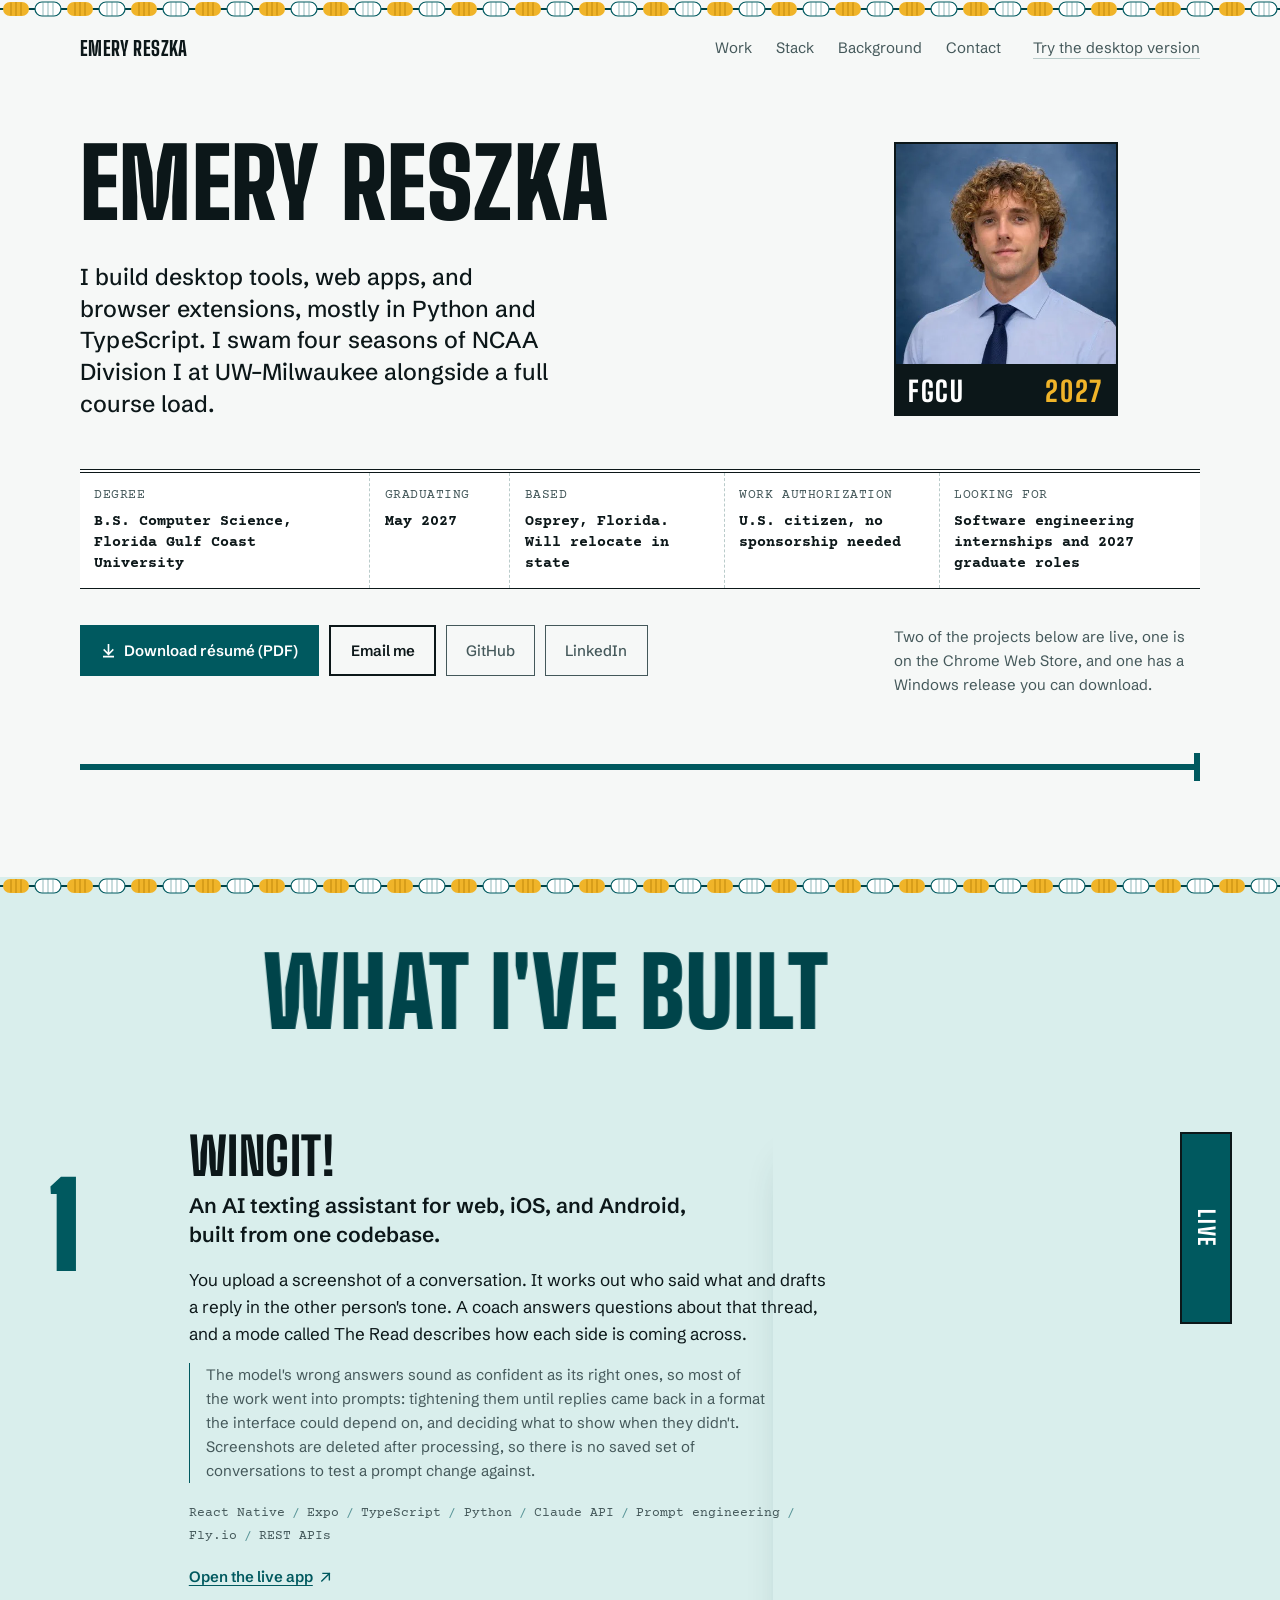
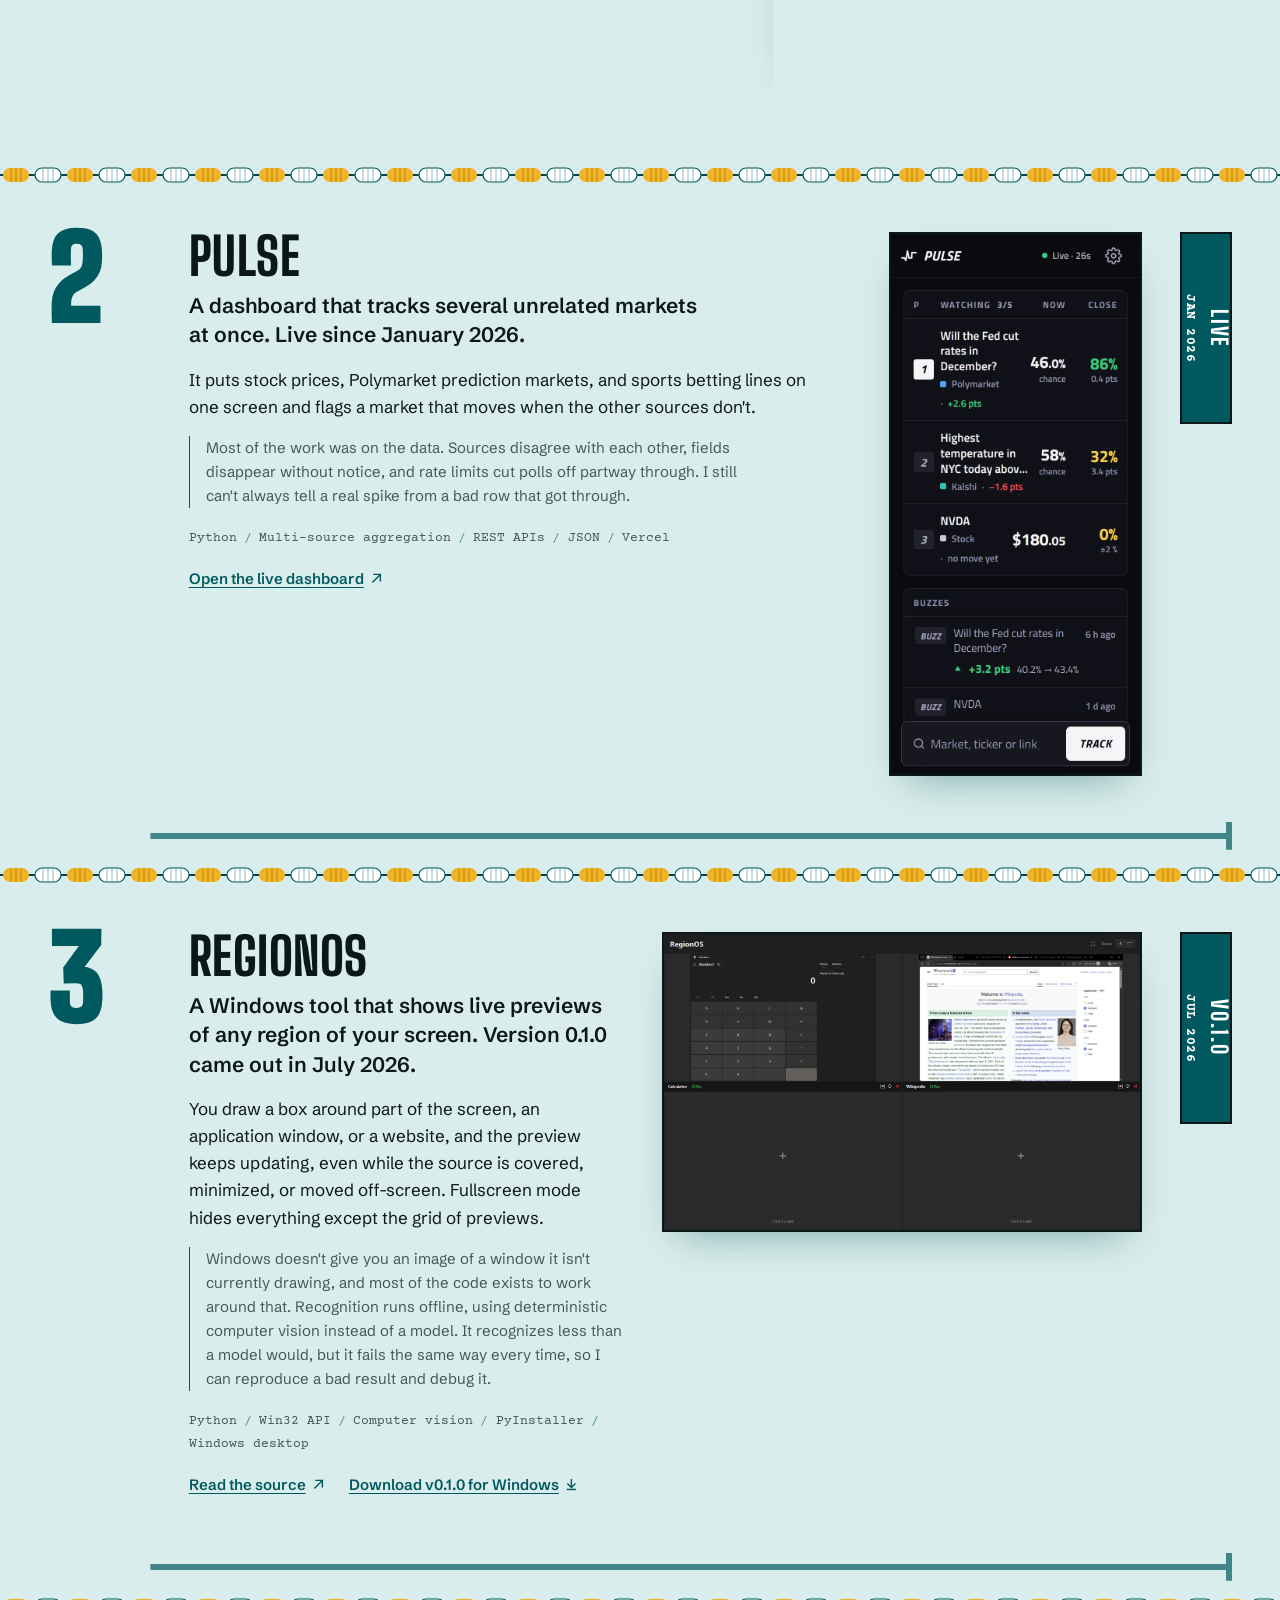
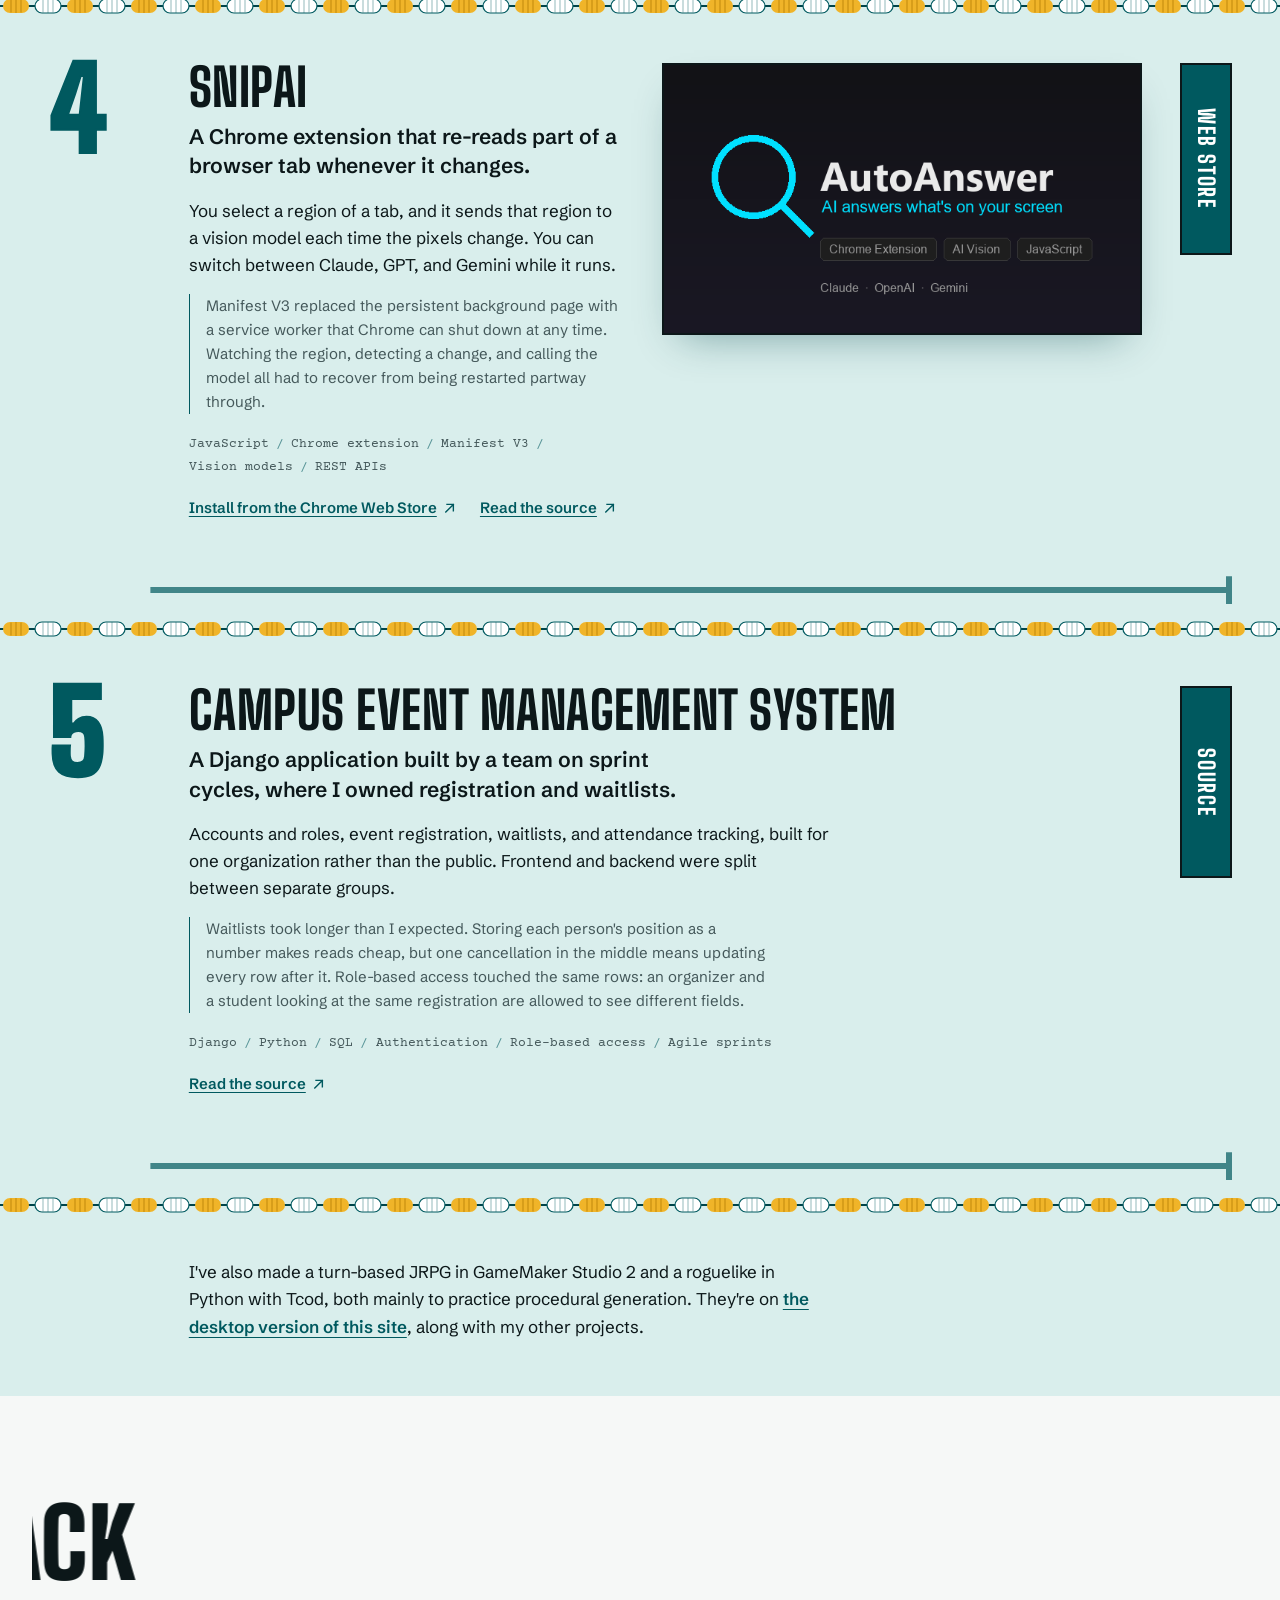
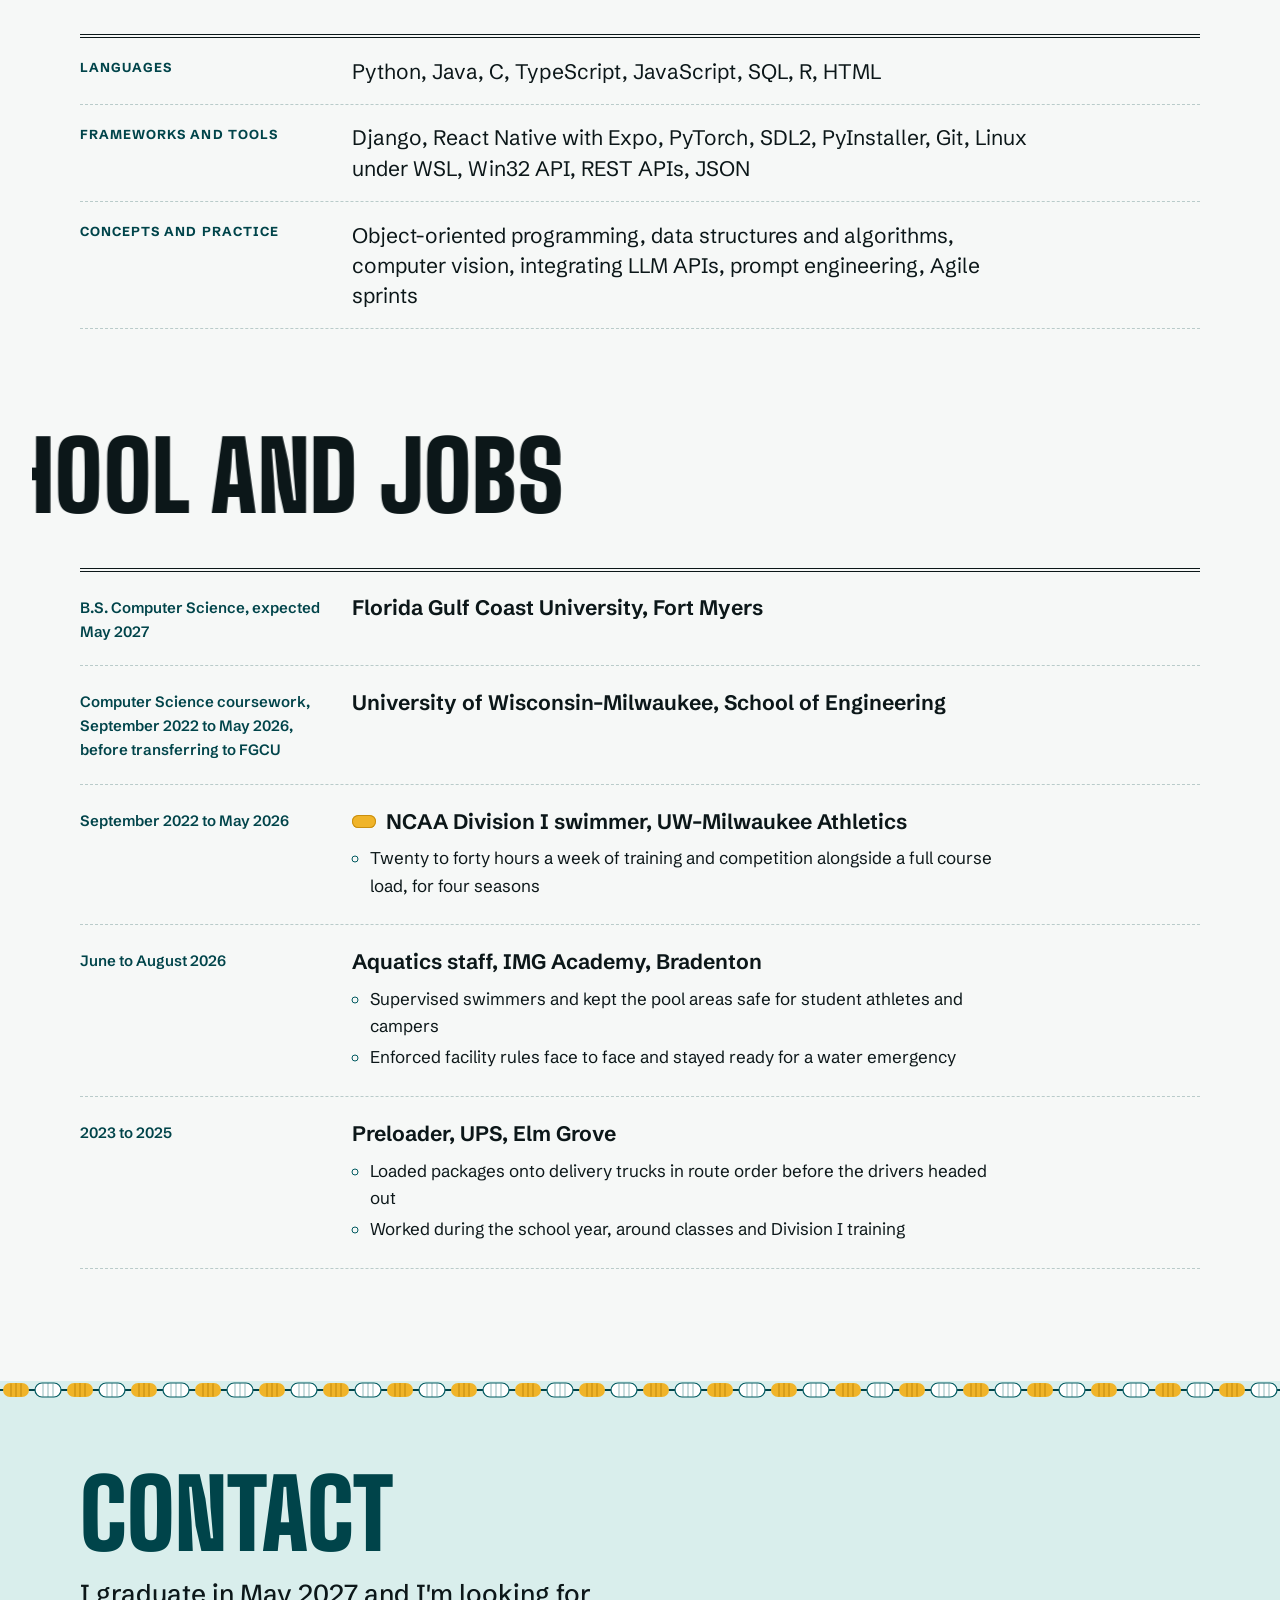
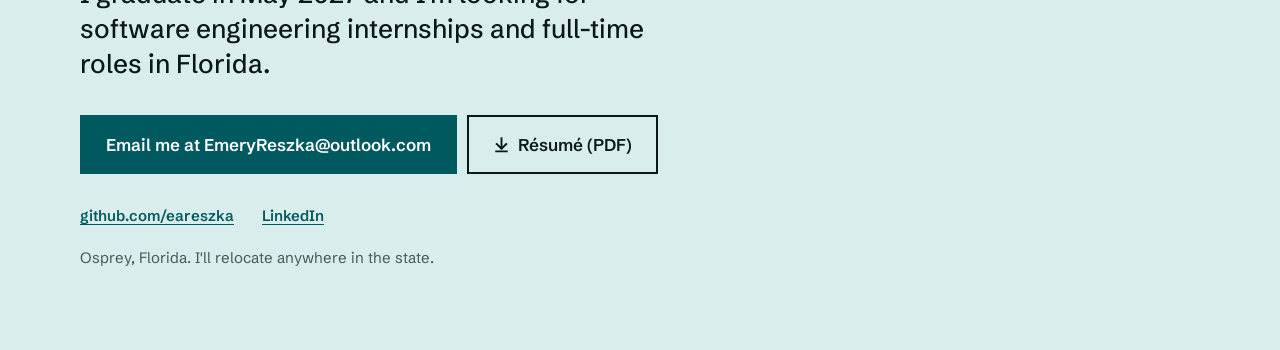
==== index.html @ 259d55af "Version the stylesheet and script links to bust stale caches Browsers that kept the old pro.css pair" ====
<!DOCTYPE html>
<html lang="en">
<head>
<meta charset="UTF-8">
<meta name="viewport" content="width=device-width, initial-scale=1">
<title>Emery Reszka — Software Engineer | CS, Florida Gulf Coast University</title>
<meta name="description" content="Computer Science at Florida Gulf Coast University, graduating May 2027. I build desktop tools, web apps, and browser extensions in Python and TypeScript. Looking for software engineering work in Florida.">
<meta name="author" content="Emery Reszka">
<meta name="theme-color" content="#F6F8F7">

<meta property="og:type" content="website">
<meta property="og:title" content="Emery Reszka — Software Engineer">
<meta property="og:description" content="CS at Florida Gulf Coast University, graduating May 2027. I build desktop tools, web apps, and browser extensions. Python, TypeScript, Java.">
<meta property="og:url" content="https://eareszka.github.io/">
<meta property="og:image" content="https://eareszka.github.io/img/emery-reszka.jpg">
<meta property="og:image:width" content="400">
<meta property="og:image:height" content="400">
<meta property="og:image:alt" content="Emery Reszka">
<meta name="twitter:card" content="summary">
<link rel="canonical" href="https://eareszka.github.io/">

<link rel="preconnect" href="https://fonts.googleapis.com">
<link rel="preconnect" href="https://fonts.gstatic.com" crossorigin>
<link href="https://fonts.googleapis.com/css2?family=Big+Shoulders+Display:wght@600;800;900&family=Courier+Prime:wght@400;700&family=Schibsted+Grotesk:wght@400..700&display=swap" rel="stylesheet">
<link rel="stylesheet" href="pro.css?v=2">
<script src="pro.js?v=2" defer></script>
<link rel="icon" href="data:image/svg+xml,<svg xmlns='http://www.w3.org/2000/svg' viewBox='0 0 100 100'><rect x='44' y='8' width='12' height='78' fill='%2300595F'/><rect x='18' y='74' width='64' height='12' fill='%2300595F'/></svg>">
</head>
<body>

<svg width="0" height="0" style="position:absolute" aria-hidden="true" focusable="false">
  <symbol id="i-down" viewBox="0 0 16 16"><path d="M8 2v10M3.5 7.5 8 12l4.5-4.5M3 14.5h10" fill="none" stroke="currentColor" stroke-width="1.75" stroke-linecap="square"/></symbol>
  <symbol id="i-out" viewBox="0 0 16 16"><path d="M5 3h8v8M13 3 3.5 12.5" fill="none" stroke="currentColor" stroke-width="1.75" stroke-linecap="square"/></symbol>
</svg>

<a class="skip" href="#top">Skip to r&eacute;sum&eacute; and email</a>

<div class="rope rope--top" aria-hidden="true"></div>

<header class="masthead">
  <a class="who" href="#top">Emery Reszka</a>
  <nav aria-label="Sections">
    <a href="#work">Work</a>
    <a href="#capability">Stack</a>
    <a href="#history">Background</a>
    <a href="#contact">Contact</a>
  </nav>
  <a class="switch" href="desktop.html">Try the desktop version</a>
</header>

<main id="top">

  <section class="entry" aria-labelledby="name">
    <div class="entry-id">
      <h1 class="name" id="name"><span class="ln"><span>Emery</span></span> <span class="ln"><span>Reszka</span></span></h1>
      <p class="standfirst">I build desktop tools, web apps, and browser extensions, mostly in Python and TypeScript. I swam four seasons of NCAA Division&nbsp;I at UW&ndash;Milwaukee alongside a full course load.</p>
    </div>

    <figure class="block">
      <picture>
        <source srcset="img/emery-reszka.webp" type="image/webp">
        <img src="img/emery-reszka.jpg" width="400" height="400" fetchpriority="high" alt="Emery Reszka">
      </picture>
      <figcaption>FGCU <span>2027</span></figcaption>
    </figure>

    <dl class="sheet">
      <div>
        <dt>Degree</dt>
        <dd>B.S. Computer Science, Florida Gulf Coast University</dd>
      </div>
      <div>
        <dt>Graduating</dt>
        <dd>May 2027</dd>
      </div>
      <div>
        <dt>Based</dt>
        <dd>Osprey, Florida. Will relocate in state</dd>
      </div>
      <div>
        <dt>Work authorization</dt>
        <dd>U.S. citizen, no sponsorship needed</dd>
      </div>
      <div>
        <dt>Looking for</dt>
        <dd>Software engineering internships and 2027 graduate roles</dd>
      </div>
    </dl>

    <div class="actions">
      <a class="action action--fill" href="Emery_Reszka_Resume.pdf" download><svg aria-hidden="true"><use href="#i-down"/></svg>Download r&eacute;sum&eacute; (PDF)</a>
      <a class="action action--wide" href="mailto:EmeryReszka@outlook.com?subject=Software%20engineering%20role%20-%20via%20eareszka.github.io">Email me</a>
      <a class="action action--quiet" href="https://github.com/eareszka" target="_blank" rel="noopener">GitHub</a>
      <a class="action action--quiet" href="https://www.linkedin.com/in/emery-reszka-a18336251/" target="_blank" rel="noopener">LinkedIn</a>
    </div>

    <p class="blurb">Two of the projects below are live, one is on the Chrome Web Store, and one has a
      Windows release you can download.</p>

    <div class="laneline" aria-hidden="true"></div>
  </section>

  <section class="pool" id="work" aria-labelledby="work-h">
    <div class="band" data-scroll><h2 id="work-h">What I've built</h2></div>

    <ol class="lanes">

      <li class="lane" data-scroll>
        <span class="lane-no" aria-hidden="true">1</span>
        <div class="lane-body">
          <h3>WingIt!</h3>
          <p class="what">An AI texting assistant for web, iOS, and Android, built from one codebase.</p>
          <p>You upload a screenshot of a conversation. It works out who said what and drafts a reply in the
            other person's tone. A coach answers questions about that thread, and a mode called The Read
            describes how each side is coming across.</p>
          <p class="hard">The model's wrong answers sound as confident as its right ones, so most of the work
            went into prompts: tightening them until replies came back in a format the interface could depend
            on, and deciding what to show when they didn't. Screenshots are deleted after processing, so there
            is no saved set of conversations to test a prompt change against.</p>
          <ul class="stack">
            <li>React Native</li><li>Expo</li><li>TypeScript</li><li>Python</li>
            <li>Claude API</li><li>Prompt engineering</li><li>Fly.io</li><li>REST APIs</li>
          </ul>
          <p class="go"><a href="https://wingit-backend.fly.dev" target="_blank" rel="noopener">Open the live app<svg aria-hidden="true"><use href="#i-out"/></svg></a></p>
        </div>
        <picture class="shot">
          <source srcset="img/wingit-2.webp" type="image/webp">
          <img class="shot--tall" src="img/wingit-2.png" width="640" height="1387"
               loading="lazy" decoding="async"
               alt="WingIt! on a phone: a suggested reply drafted for a conversation with Maya, with a Copy button, and below it the coach answering a question about how the exchange is going.">
        </picture>
        <p class="pad"><span class="sr">Status: </span><span>Live</span></p>
      </li>

      <li class="lane" data-scroll>
        <span class="lane-no" aria-hidden="true">2</span>
        <div class="lane-body">
          <h3>Pulse</h3>
          <p class="what">A dashboard that tracks several unrelated markets at once. Live since January 2026.</p>
          <p>It puts stock prices, Polymarket prediction markets, and sports betting lines on one screen and
            flags a market that moves when the other sources don't.</p>
          <p class="hard">Most of the work was on the data. Sources disagree with each other, fields
            disappear without notice, and rate limits cut polls off partway through. I still can't always
            tell a real spike from a bad row that got through.</p>
          <ul class="stack">
            <li>Python</li><li>Multi-source aggregation</li><li>REST APIs</li><li>JSON</li><li>Vercel</li>
          </ul>
          <p class="go"><a href="https://pulse-sooty-pi.vercel.app/" target="_blank" rel="noopener">Open the live dashboard<svg aria-hidden="true"><use href="#i-out"/></svg></a></p>
        </div>
        <picture class="shot">
          <source srcset="img/pulse-1.webp" type="image/webp">
          <img class="shot--tall" src="img/pulse-1.png" width="640" height="1388"
               loading="lazy" decoding="async"
               alt="Pulse on a phone-width screen: a watchlist of three of five slots mixing a Polymarket question, a Kalshi market and NVDA stock, each with its current value and how close it is to triggering an alert, above a list of recent buzzes.">
        </picture>
        <p class="pad"><span class="sr">Status: </span><span>Live</span><small>Jan 2026</small></p>
      </li>

      <li class="lane" data-scroll>
        <span class="lane-no" aria-hidden="true">3</span>
        <div class="lane-body">
          <h3>RegionOS</h3>
          <p class="what">A Windows tool that shows live previews of any region of your screen. Version 0.1.0 came out in July 2026.</p>
          <p>You draw a box around part of the screen, an application window, or a website, and the preview
            keeps updating, even while the source is covered, minimized, or moved off-screen. Fullscreen mode
            hides everything except the grid of previews.</p>
          <p class="hard">Windows doesn't give you an image of a window it isn't currently drawing, and most
            of the code exists to work around that. Recognition runs offline, using deterministic computer
            vision instead of a model. It recognizes less than a model would, but it fails the same way every
            time, so I can reproduce a bad result and debug it.</p>
          <ul class="stack">
            <li>Python</li><li>Win32 API</li><li>Computer vision</li><li>PyInstaller</li><li>Windows desktop</li>
          </ul>
          <p class="go">
            <a href="https://github.com/eareszka/RegionOS" target="_blank" rel="noopener">Read the source<svg aria-hidden="true"><use href="#i-out"/></svg></a>
            <a href="https://github.com/eareszka/RegionOS/releases/latest" target="_blank" rel="noopener">Download v0.1.0 for Windows<svg aria-hidden="true"><use href="#i-down"/></svg></a>
          </p>
        </div>
        <picture class="shot shot--wide">
          <source srcset="img/regionos-1.webp" type="image/webp">
          <img src="img/regionos-1.png" width="1384" height="861"
               loading="lazy" decoding="async"
               alt="RegionOS with four preview slots: a Calculator window and a Wikipedia tab, each redrawing at ten frames per second, and two empty slots waiting for a region.">
        </picture>
        <p class="pad"><span class="sr">Status: </span><span>v0.1.0</span><small>Jul 2026</small></p>
      </li>

      <li class="lane" data-scroll>
        <span class="lane-no" aria-hidden="true">4</span>
        <div class="lane-body">
          <h3>SnipAI</h3>
          <p class="what">A Chrome extension that re-reads part of a browser tab whenever it changes.</p>
          <p>You select a region of a tab, and it sends that region to a vision model each time the pixels
            change. You can switch between Claude, GPT, and Gemini while it runs.</p>
          <p class="hard">Manifest V3 replaced the persistent background page with a service worker that
            Chrome can shut down at any time. Watching the region, detecting a change, and calling the model
            all had to recover from being restarted partway through.</p>
          <ul class="stack">
            <li>JavaScript</li><li>Chrome extension</li><li>Manifest V3</li><li>Vision models</li><li>REST APIs</li>
          </ul>
          <p class="go">
            <a href="https://chromewebstore.google.com/detail/snipai/hdnhmcaekfpinanfkkbdpknhmhgibpkk" target="_blank" rel="noopener">Install from the Chrome Web Store<svg aria-hidden="true"><use href="#i-out"/></svg></a>
            <a href="https://github.com/eareszka/SnipAI" target="_blank" rel="noopener">Read the source<svg aria-hidden="true"><use href="#i-out"/></svg></a>
          </p>
        </div>
        <picture class="shot shot--wide">
          <source srcset="img/autoanswer-1.webp" type="image/webp">
          <img src="img/autoanswer-1.png" width="640" height="360"
               loading="lazy" decoding="async"
               alt="A title card for SnipAI, shown under the name AutoAnswer: AI answers what's on your screen, tagged Chrome extension, AI vision and JavaScript, over the names Claude, OpenAI and Gemini.">
        </picture>
        <p class="pad"><span class="sr">Status: </span><span>Web Store</span></p>
      </li>

      <li class="lane lane--text" data-scroll>
        <span class="lane-no" aria-hidden="true">5</span>
        <div class="lane-body">
          <h3>Campus event management system</h3>
          <p class="what">A Django application built by a team on sprint cycles, where I owned registration and waitlists.</p>
          <p>Accounts and roles, event registration, waitlists, and attendance tracking, built for one
            organization rather than the public. Frontend and backend were split between separate groups.</p>
          <p class="hard">Waitlists took longer than I expected. Storing each person's position as a number
            makes reads cheap, but one cancellation in the middle means updating every row after it.
            Role-based access touched the same rows: an organizer and a student looking at the same
            registration are allowed to see different fields.</p>
          <ul class="stack">
            <li>Django</li><li>Python</li><li>SQL</li><li>Authentication</li><li>Role-based access</li><li>Agile sprints</li>
          </ul>
          <p class="go"><a href="https://github.com/eareszka/campus-event-mgmt" target="_blank" rel="noopener">Read the source<svg aria-hidden="true"><use href="#i-out"/></svg></a></p>
        </div>
        <p class="pad"><span class="sr">Status: </span><span>Source</span></p>
      </li>

    </ol>

    <p class="aside"><span>I've also made a turn-based JRPG in GameMaker Studio 2 and a roguelike in Python with
      Tcod, both mainly to practice procedural generation. They're on
      <a href="desktop.html">the desktop version of this site</a>, along with my other projects.</span></p>
  </section>

  <section class="deck" id="capability" aria-labelledby="cap-h">
    <div class="band" data-scroll><h2 id="cap-h">Stack</h2></div>
    <dl class="caps">
      <div>
        <dt>Languages</dt>
        <dd>Python, Java, C, TypeScript, JavaScript, SQL, R, HTML</dd>
      </div>
      <div>
        <dt>Frameworks and tools</dt>
        <dd>Django, React Native with Expo, PyTorch, SDL2, PyInstaller, Git, Linux under WSL, Win32 API,
          REST APIs, JSON</dd>
      </div>
      <div>
        <dt>Concepts and practice</dt>
        <dd>Object-oriented programming, data structures and algorithms, computer vision, integrating LLM
          APIs, prompt engineering, Agile sprints</dd>
      </div>
    </dl>
  </section>

  <section class="deck" id="history" aria-labelledby="hist-h">
    <div class="band" data-scroll><h2 id="hist-h">School and jobs</h2></div>
    <ul class="history">
      <li>
        <h3>Florida Gulf Coast University, Fort Myers</h3>
        <p class="when">B.S. Computer Science, expected May 2027</p>
      </li>
      <li>
        <h3>University of Wisconsin&ndash;Milwaukee, School of Engineering</h3>
        <p class="when">Computer Science coursework, September 2022 to May 2026, before transferring to FGCU</p>
      </li>
      <li class="swim">
        <h3>NCAA Division I swimmer, UW&ndash;Milwaukee Athletics</h3>
        <p class="when">September 2022 to May 2026</p>
        <ul>
          <li>Twenty to forty hours a week of training and competition alongside a full course load, for four
            seasons</li>
        </ul>
      </li>
      <li>
        <h3>Aquatics staff, IMG Academy, Bradenton</h3>
        <p class="when">June to August 2026</p>
        <ul>
          <li>Supervised swimmers and kept the pool areas safe for student athletes and campers</li>
          <li>Enforced facility rules face to face and stayed ready for a water emergency</li>
        </ul>
      </li>
      <li>
        <h3>Preloader, UPS, Elm Grove</h3>
        <p class="when">2023 to 2025</p>
        <ul>
          <li>Loaded packages onto delivery trucks in route order before the drivers headed out</li>
          <li>Worked during the school year, around classes and Division I training</li>
        </ul>
      </li>
    </ul>
  </section>

</main>

<footer class="wall" id="contact" aria-labelledby="contact-h" data-scroll>
  <div class="rope" aria-hidden="true"></div>
  <div class="wall-in">
    <h2 id="contact-h">Contact</h2>
    <p class="ask">I graduate in May 2027 and I'm looking for software engineering internships and full-time
      roles in Florida.</p>
    <p class="act">
      <a class="action action--fill" href="mailto:EmeryReszka@outlook.com?subject=Software%20engineering%20role%20-%20via%20eareszka.github.io">Email me at EmeryReszka@outlook.com</a>
      <a class="action action--wide" href="Emery_Reszka_Resume.pdf" download><svg aria-hidden="true"><use href="#i-down"/></svg>R&eacute;sum&eacute; (PDF)</a>
    </p>
    <p class="lines">
      <a href="https://github.com/eareszka" target="_blank" rel="noopener">github.com/eareszka</a>
      <a href="https://www.linkedin.com/in/emery-reszka-a18336251/" target="_blank" rel="noopener">LinkedIn</a>
    </p>
    <p class="where">Osprey, Florida. I'll relocate anywhere in the state.</p>
  </div>
  <div class="tmark" aria-hidden="true"></div>
</footer>

<nav class="dock" aria-label="R&eacute;sum&eacute; and email">
  <a class="action action--fill" href="Emery_Reszka_Resume.pdf" download><svg aria-hidden="true"><use href="#i-down"/></svg>R&eacute;sum&eacute;</a>
  <a class="action action--wide" href="mailto:EmeryReszka@outlook.com?subject=Software%20engineering%20role%20-%20via%20eareszka.github.io">Email me</a>
</nav>

</body>
</html>
---- pro.css ----
/* ───────────────────────────────────────────────────────────────
   Emery Reszka — recruiter view
   A swim-meet program. The facts read as a heat-sheet entry, the
   projects swim in lanes separated by lane ropes, and each lane
   ends at the wall on a touchpad that lights when you reach it.
   ─────────────────────────────────────────────────────────────── */

:root {
  --paper:  #F6F8F7;   /* pool-deck white, the printed sheet */
  --sheet:  #FFFFFF;
  --ink:    #0C1719;
  --teal:   #00595F;   /* lane lines, T-marks, primary action */
  --teal-d: #00444A;
  --water:  #D9EEEC;   /* the lanes section */
  --gold:   #F0B429;   /* lane-rope floats and the touch state only */
  --mute:   #44585A;
  --rule:   #B9CBCA;

  --display: "Big Shoulders Display", "Arial Narrow", sans-serif;
  --text:    "Schibsted Grotesk", "Helvetica Neue", Arial, sans-serif;
  --data:    "Courier Prime", "Courier New", monospace;

  --t-xs:  .8125rem;
  --t-sm:  .9375rem;
  --t-base: 1.0625rem;
  --t-md:  1.3125rem;

  --measure: 64ch;
  --edge: clamp(1rem, 4vw, 3rem);
  --max: 76rem;

  --ease-out: cubic-bezier(.16, 1, .3, 1);
  --ease-quint: cubic-bezier(.22, 1, .36, 1);

  /* one lane-rope float pair: gold bead, white bead, cord through both */
  --rope: url("data:image/svg+xml,%3Csvg xmlns='http://www.w3.org/2000/svg' width='64' height='18' viewBox='0 0 64 18'%3E%3Cpath d='M0 9h64' stroke='%2300444A' stroke-width='2'/%3E%3Crect x='3' y='2' width='26' height='14' rx='7' fill='%23F0B429'/%3E%3Cpath d='M11 2.6v12.8M16 2v14M21 2.6v12.8' stroke='%23C98F10' stroke-width='1.2'/%3E%3Crect x='35' y='2' width='26' height='14' rx='7' fill='%23FFFFFF' stroke='%2300595F' stroke-width='1.2'/%3E%3Cpath d='M43 2.6v12.8M48 2v14M53 2.6v12.8' stroke='%2300595F' stroke-opacity='.35' stroke-width='1.2'/%3E%3C/svg%3E");
}

* { box-sizing: border-box; }

html {
  -webkit-text-size-adjust: 100%;
  scroll-behavior: smooth;
  scrollbar-color: var(--teal) var(--water);
  background: var(--paper);
}

body {
  margin: 0;
  background: var(--paper);
  color: var(--ink);
  font-family: var(--text);
  font-size: var(--t-base);
  line-height: 1.6;
  -webkit-font-smoothing: antialiased;
}

::selection { background: var(--teal); color: var(--sheet); }

a {
  color: var(--teal);
  text-decoration-thickness: 1px;
  text-underline-offset: .22em;
  transition: color .2s var(--ease-out), text-decoration-thickness .2s var(--ease-out);
}
a:hover { color: var(--ink); text-decoration-thickness: 2px; }
a:focus-visible {
  outline: 3px solid var(--teal);
  outline-offset: 3px;
}

svg { flex: none; }

.sr {
  position: absolute;
  width: 1px; height: 1px;
  overflow: hidden;
  clip-path: inset(50%);
  white-space: nowrap;
}
.skip {
  position: absolute;
  left: var(--edge);
  top: -5rem;
  z-index: 20;
  padding: .75rem 1rem;
  background: var(--ink);
  color: var(--sheet);
  font-weight: 600;
  text-decoration: none;
}
.skip:focus { top: .75rem; outline-color: var(--sheet); }
.skip:hover { color: var(--sheet); }

/* tabular figures only where figures line up: Schibsted's tnum also
   sets commas and periods on the tabular grid, so prose keeps it off */
.pad, .block figcaption { font-variant-numeric: tabular-nums; }

h1, h2, h3 { text-wrap: balance; }

/* ── lane rope: the page's divider ───────────────────────────── */
.rope {
  display: block;
  height: 18px;
  background: var(--rope) repeat-x;
  background-size: 64px 18px;
  /* the floats roll along the cord as the page scrolls */
  background-position-x: calc(var(--sy, 0) * -.45px);
}
.rope--top { animation: rope-pull 1.2s var(--ease-out) both; }
@keyframes rope-pull {
  from { background-position-x: -640px; clip-path: inset(0 100% 0 0); }
  to   { clip-path: inset(0); }
}

/* ── masthead ────────────────────────────────────────────────── */
.masthead {
  max-width: var(--max);
  margin: 0 auto;
  padding: .5rem var(--edge);
  display: flex;
  align-items: center;
  gap: .25rem 2rem;
  flex-wrap: wrap;
}
.masthead .who {
  font-family: var(--display);
  font-weight: 800;
  font-size: 1.25rem;
  letter-spacing: .02em;
  text-transform: uppercase;
  color: var(--ink);
  text-decoration: none;
  margin-right: auto;
  display: inline-flex;
  align-items: center;
  min-height: 44px;
}
.masthead nav { display: flex; gap: .25rem 1.5rem; }
.masthead nav a,
.switch {
  font-size: var(--t-sm);
  color: var(--mute);
  text-decoration: none;
  display: inline-flex;
  align-items: center;
  min-height: 44px;
  position: relative;
}
.masthead nav a::after {
  content: "";
  position: absolute;
  left: 0; right: 0; bottom: 8px;
  height: 2px;
  background: var(--teal);
  transform: scaleX(0);
  transform-origin: right;
  transition: transform .35s var(--ease-out);
}
.masthead nav a:hover { color: var(--ink); }
.masthead nav a:hover::after { transform: scaleX(1); transform-origin: left; }
.switch {
  text-decoration: underline;
  text-decoration-color: var(--rule);
  text-underline-offset: .3em;
}
.switch:hover { color: var(--ink); text-decoration-color: var(--ink); }

/* ── the entry: name, block, heat-sheet row, actions ─────────── */
.entry {
  max-width: var(--max);
  margin: 0 auto;
  padding: clamp(1.5rem, 5vw, 4rem) var(--edge) 0;
  display: grid;
  grid-template-columns: minmax(0, 1fr) auto;
  grid-template-areas:
    "id     block"
    "sheet  sheet"
    "act    blurb"
    "line   line";
  column-gap: clamp(1.25rem, 5vw, 4.5rem);
  align-items: end;
}
.entry-id { grid-area: id; align-self: start; }

.name {
  font-family: var(--display);
  font-weight: 900;
  font-size: clamp(3.25rem, 10.5vw, 6rem);
  line-height: .86;
  letter-spacing: .005em;
  text-transform: uppercase;
  margin: 0 0 .35em;
}
.name .ln { display: inline-block; overflow: hidden; padding-bottom: .04em; vertical-align: top; }
.name .ln > span {
  display: inline-block;
  animation: rise 1s var(--ease-out) both;
}
.name .ln + .ln > span { animation-delay: .09s; }
@keyframes rise { from { transform: translateY(105%); } }

.standfirst {
  font-size: clamp(1.125rem, 2.1vw, 1.4375rem);
  font-weight: 500;
  line-height: 1.38;
  max-width: 34ch;
  margin: 0 0 clamp(1.75rem, 4vw, 3rem);
  animation: fade-up .9s var(--ease-out) .25s both;
}
@keyframes fade-up { from { opacity: 0; transform: translateY(14px); } }

/* the headshot sits on a starting block: photo over a numbered plate */
.block {
  grid-area: block;
  align-self: start;
  margin: 0;
  width: clamp(6.25rem, 20vw, 14rem);
}
.block picture {
  display: block;
  border: 2px solid var(--ink);
  border-bottom: 0;
  overflow: hidden;
  background: var(--water);
}
.block img {
  display: block;
  width: 100%;
  height: auto;
  animation: surface 1.1s var(--ease-out) .15s both;
}
@keyframes surface {
  from { clip-path: inset(100% 0 0 0); transform: scale(1.12); }
  to   { clip-path: inset(0); }
}
.block figcaption {
  background: var(--ink);
  color: var(--sheet);
  font-family: var(--display);
  font-weight: 800;
  font-size: clamp(1rem, 2.4vw, 1.75rem);
  letter-spacing: .06em;
  line-height: 1;
  padding: .45em .5em .4em;
  display: flex;
  justify-content: space-between;
}
.block figcaption span { color: var(--gold); }

/* heat-sheet row: a double rule, printed column heads, one entry */
.sheet {
  grid-area: sheet;
  margin: 0 0 clamp(1.5rem, 3vw, 2.25rem);
  display: grid;
  grid-template-columns: 1.55fr .75fr 1.15fr 1.15fr 1.4fr;
  border-top: 4px double var(--ink);
  border-bottom: 1px solid var(--ink);
  background: var(--sheet);
}
.sheet > div {
  padding: .75rem .9rem .9rem;
  border-left: 1px dashed var(--rule);
  animation: step 0.7s var(--ease-quint) both;
}
.sheet > div:first-child { border-left: 0; }
.sheet > div:nth-child(1) { animation-delay: .35s; }
.sheet > div:nth-child(2) { animation-delay: .42s; }
.sheet > div:nth-child(3) { animation-delay: .49s; }
.sheet > div:nth-child(4) { animation-delay: .56s; }
.sheet > div:nth-child(5) { animation-delay: .63s; }
@keyframes step { from { opacity: 0; transform: translateY(.9rem); } }
.sheet dt {
  font-family: var(--data);
  font-size: var(--t-xs);
  text-transform: uppercase;
  letter-spacing: .04em;
  color: var(--mute);
  margin-bottom: .35rem;
}
.sheet dd {
  margin: 0;
  font-family: var(--data);
  font-weight: 700;
  font-size: var(--t-sm);
  line-height: 1.4;
}

.actions {
  grid-area: act;
  display: flex;
  flex-wrap: wrap;
  gap: .625rem;
  align-self: start;
  animation: fade-up .8s var(--ease-out) .7s both;
}
.blurb {
  grid-area: blurb;
  align-self: start;
  font-size: var(--t-sm);
  color: var(--mute);
  max-width: 34ch;
  margin: 0;
  animation: fade-up .8s var(--ease-out) .8s both;
}

/* pool-bottom lane line: a thick stripe ending in a T at the wall */
.laneline,
.lane::before {
  height: 28px;
  background:
    linear-gradient(var(--teal), var(--teal)) left center / calc(100% - 4px) 6px no-repeat,
    linear-gradient(var(--teal), var(--teal)) right center / 6px 28px no-repeat;
}
.laneline {
  grid-area: line;
  margin-top: clamp(2rem, 5vw, 3.5rem);
  animation: draw 1.4s var(--ease-out) .85s both;
}
@keyframes draw { from { clip-path: inset(0 100% 0 0); } to { clip-path: inset(0); } }

/* ── buttons ─────────────────────────────────────────────────── */
.action {
  font-family: var(--text);
  font-size: var(--t-sm);
  font-weight: 600;
  text-decoration: none;
  display: inline-flex;
  align-items: center;
  justify-content: center;
  gap: .5rem;
  min-height: 50px;
  padding: .7rem 1.2rem;
  border: 2px solid var(--ink);
  color: var(--ink);
  background-color: transparent;
  position: relative;
  isolation: isolate;
  transition: color .3s var(--ease-out), border-color .3s var(--ease-out), transform .12s ease-out;
}
/* hover wipes an ink fill in from the left, behind the label */
.action::before {
  content: "";
  position: absolute;
  inset: 0;
  z-index: -1;
  background: var(--wipe, var(--ink));
  transform: scaleX(0);
  transform-origin: left;
  transition: transform .45s var(--ease-out);
}
.action svg { width: 1em; height: 1em; }
.action:hover { color: var(--sheet); text-decoration: none; }
.action:hover::before { transform: scaleX(1); }
.action:active { transform: translateY(2px); }
.action:focus-visible { outline: 3px solid var(--ink); outline-offset: 3px; }

.action--fill {
  background-color: var(--teal);
  border-color: var(--teal);
  color: var(--sheet);
}
.action--fill:hover { border-color: var(--ink); }

.action--quiet {
  border-width: 1px;
  border-color: var(--mute);
  color: var(--mute);
  font-weight: 500;
  --wipe: var(--water);
}
.action--quiet:hover { color: var(--ink); border-color: var(--ink); }

/* ── band titles: section names that slide as you pass them ──── */
.band {
  overflow: clip;
  margin: 0 calc(var(--edge) * -1) clamp(1.75rem, 4vw, 3rem);
  padding: 0 var(--edge);
}
.band h2 {
  font-family: var(--display);
  font-weight: 900;
  font-size: clamp(3rem, 9vw, 6rem);
  line-height: .9;
  letter-spacing: .005em;
  text-transform: uppercase;
  margin: 0;
  white-space: nowrap;
  transform: translate3d(calc((.5 - var(--q, .5)) * 26vw), 0, 0);
  will-change: transform;
}

/* ── the pool: projects in lanes ─────────────────────────────── */
.pool {
  margin-top: clamp(3rem, 8vw, 6rem);
  background: var(--water);
  padding: clamp(2.5rem, 6vw, 4.5rem) var(--edge) clamp(2rem, 5vw, 3.5rem);
  overflow-x: clip;
  position: relative;
}
.pool::before {
  content: "";
  position: absolute;
  inset: 0 0 auto;
  height: 18px;
  background: var(--rope) repeat-x;
  background-size: 64px 18px;
  background-position-x: calc(var(--sy, 0) * .45px);
}
.pool > * { max-width: var(--max); margin-left: auto; margin-right: auto; }
.pool .band h2 { color: var(--teal-d); }

.lanes { list-style: none; margin: 0 auto; padding: 0; }

.lane {
  position: relative;
  display: grid;
  grid-template-columns: clamp(4rem, 8vw, 7rem) minmax(0, 1fr) auto 3.25rem;
  grid-template-areas: "no body shot pad";
  column-gap: clamp(1.25rem, 3vw, 2.75rem);
  padding: clamp(2rem, 4vw, 3rem) 0 calc(clamp(2rem, 4vw, 3rem) + 60px);
}
/* lane rope under every lane, rolling the other way to the one above */
.lane::after {
  content: "";
  position: absolute;
  left: calc(50% - 50vw);
  right: calc(50% - 50vw);
  bottom: 0;
  height: 18px;
  background: var(--rope) repeat-x;
  background-size: 64px 18px;
  background-position-x: calc(var(--sy, 0) * -.45px);
}
.lane:nth-child(even)::after { background-position-x: calc(var(--sy, 0) * .45px); }
/* the lane line draws toward the wall as the lane comes up the screen */
.lane::before {
  content: "";
  position: absolute;
  left: clamp(4rem, 8vw, 7rem);
  right: 0;
  bottom: 34px;
  opacity: .7;
  clip-path: inset(0 calc((1 - var(--p, 1)) * 100%) 0 0);
}

.lane-no {
  grid-area: no;
  align-self: start;
  position: sticky;
  top: 1.25rem;
  font-family: var(--display);
  font-weight: 900;
  font-size: clamp(4rem, 9vw, 7.5rem);
  line-height: .8;
  color: transparent;
  -webkit-text-stroke: 2px var(--teal);
  transform: translate3d(0, calc((1 - var(--p, 1)) * 3rem), 0);
  transition: color .5s var(--ease-out);
}
.lane.touched .lane-no { color: var(--teal); }

.lane-body { grid-area: body; min-width: 0; }
.lane h3 {
  font-family: var(--display);
  font-weight: 800;
  font-size: clamp(2rem, 4.4vw, 3.25rem);
  line-height: .95;
  letter-spacing: .01em;
  text-transform: uppercase;
  margin: 0 0 .6rem;
}
.lane .what {
  font-weight: 600;
  font-size: var(--t-md);
  line-height: 1.4;
  margin: 0 0 1rem;
  max-width: 40ch;
}
.lane p { margin: 0 0 1rem; max-width: var(--measure); }
.lane .hard {
  padding-left: 1rem;
  border-left: 1px solid var(--teal);
  color: var(--mute);
  font-size: var(--t-sm);
}

.stack {
  display: flex;
  flex-wrap: wrap;
  gap: .15rem 0;
  list-style: none;
  margin: 1.25rem 0 .5rem;
  padding: 0;
  font-family: var(--data);
  font-size: var(--t-xs);
  color: var(--mute);
}
.stack li:not(:last-child)::after { content: "/"; margin: 0 .55em; color: var(--teal); opacity: .6; }

.lane .go { display: flex; flex-wrap: wrap; gap: 0 1.5rem; margin: 0; }
.go a {
  display: inline-flex;
  align-items: center;
  gap: .4rem;
  min-height: 44px;
  font-size: var(--t-sm);
  font-weight: 600;
}
.go a svg { width: .85em; height: .85em; transition: transform .3s var(--ease-out); }
.go a:hover svg { transform: translate(2px, -2px); }
.go a[download] svg,
.go a[href*="releases"] svg { transform: none; }
.go a[href*="releases"]:hover svg { transform: translateY(2px); }

/* the screenshot swims in along the lane */
.shot {
  grid-area: shot;
  align-self: start;
  display: block;
  position: relative;
  z-index: 1;
  transform: translate3d(calc((var(--p, 1) - 1) * 9vw), 0, 0);
  /* revealed from the start line toward the wall; the -3rem margins keep
     the drop shadow once it has arrived */
  clip-path: inset(-3rem calc((1 - var(--p, 1)) * (100% + 3rem) - 3rem) -3rem -3rem);
  opacity: calc(.6 + var(--p, 1) * .4);
  will-change: transform, clip-path;
}
.shot img {
  display: block;
  width: auto;
  height: auto;
  max-width: 100%;
  max-height: 34rem;
  border: 2px solid var(--ink);
  background: var(--sheet);
  box-shadow: 0 18px 40px -18px rgba(0, 68, 74, .45);
}
.shot--wide img { max-height: none; width: min(30rem, 38vw); }

/* touchpad on the wall: lights gold when the lane arrives, then holds teal */
.pad {
  grid-area: pad;
  align-self: start;
  min-height: 12rem;
  margin: 0;
  position: relative;
  z-index: 2;   /* the shot swims in under the wall, not over it */
  background: var(--sheet);
  border: 2px solid var(--ink);
  display: flex;
  flex-direction: column;
  align-items: center;
  justify-content: center;
  gap: .75rem;
  padding: 1rem 0;
  writing-mode: vertical-rl;
  font-family: var(--display);
  font-weight: 800;
  font-size: 1.375rem;
  letter-spacing: .08em;
  text-transform: uppercase;
  line-height: 1;
  color: var(--ink);
  transition: background-color .6s var(--ease-out), color .6s var(--ease-out);
}
.pad small {
  font-family: var(--data);
  font-weight: 700;
  font-size: var(--t-xs);
  letter-spacing: .04em;
}
.lane.touched .pad {
  background: var(--teal);
  color: var(--sheet);
  animation: touch 1.1s var(--ease-out);
}
@keyframes touch {
  0%   { background: var(--gold); color: var(--ink); transform: scaleX(1.18); }
  35%  { background: var(--gold); color: var(--ink); transform: scaleX(1); }
  100% { background: var(--teal); color: var(--sheet); }
}

.lane--text { grid-template-areas: "no body body pad"; }

.aside {
  /* sits on the lanes' grid: the prose column, not the page edge */
  display: grid;
  grid-template-columns: clamp(4rem, 8vw, 7rem) minmax(0, 1fr) 3.25rem;
  column-gap: clamp(1.25rem, 3vw, 2.75rem);
  margin-top: clamp(1.75rem, 4vw, 2.75rem);
  margin-bottom: 0;
  font-size: var(--t-base);
  color: var(--ink);
}
.aside > span { grid-column: 2; max-width: var(--measure); }
.aside a { font-weight: 600; }

/* ── deck sections: stack and background, printed on the sheet ─ */
.deck {
  max-width: var(--max);
  margin: 0 auto;
  padding: clamp(3.5rem, 9vw, 6.5rem) var(--edge) 0;
}
.deck .band h2 { color: var(--ink); }

.caps { margin: 0; border-top: 4px double var(--ink); }
.caps > div {
  display: grid;
  grid-template-columns: 15rem minmax(0, 1fr);
  gap: 1rem 2rem;
  padding: 1.1rem 0;
  border-bottom: 1px dashed var(--rule);
}
.caps dt {
  font-size: var(--t-xs);
  font-weight: 700;
  text-transform: uppercase;
  letter-spacing: .08em;
  color: var(--teal-d);
  padding-top: .1rem;
}
.caps dd { margin: 0; font-size: var(--t-md); line-height: 1.45; max-width: 52ch; }

.history {
  list-style: none;
  margin: 0;
  padding: 0;
  border-top: 4px double var(--ink);
}
.history > li {
  display: grid;
  grid-template-columns: 15rem minmax(0, 1fr);
  grid-template-areas: "when h" "when list";
  gap: .25rem 2rem;
  padding: 1.35rem 0;
  border-bottom: 1px dashed var(--rule);
}
.history h3 {
  grid-area: h;
  font-size: var(--t-md);
  font-weight: 650;
  line-height: 1.35;
  margin: 0;
}
.history .when {
  grid-area: when;
  font-weight: 600;
  font-size: var(--t-sm);
  color: var(--teal-d);
  margin: 0;
  padding-top: .15rem;
}
.history ul { grid-area: list; margin: .35rem 0 0; padding-left: 1.1rem; max-width: var(--measure); }
.history ul li { margin-bottom: .25rem; }
.history ul li::marker { color: var(--teal); }
.history .swim h3::before {
  content: "";
  display: inline-block;
  width: 1.5rem;
  height: .8rem;
  margin-right: .6rem;
  border-radius: .4rem;
  background: var(--gold);
  box-shadow: inset 0 0 0 1px #C98F10;
  vertical-align: .05em;
}

/* ── the wall: contact ───────────────────────────────────────── */
.wall {
  margin-top: clamp(4rem, 10vw, 7rem);
  background: var(--water);
  position: relative;
  overflow: clip;
  padding-bottom: clamp(3rem, 8vw, 5rem);
}
.wall-in {
  max-width: var(--max);
  margin: 0 auto;
  padding: clamp(2.5rem, 6vw, 4.5rem) var(--edge) 0;
  position: relative;
  z-index: 1;
}
.wall h2 {
  font-family: var(--display);
  font-weight: 900;
  font-size: clamp(3rem, 9vw, 6rem);
  line-height: .9;
  text-transform: uppercase;
  color: var(--teal-d);
  margin: 0 0 1.25rem;
}
.wall .ask {
  font-size: clamp(1.1875rem, 2.4vw, 1.625rem);
  font-weight: 500;
  line-height: 1.35;
  max-width: 36ch;
  margin: 0 0 2rem;
}
.wall .act { margin: 0 0 1.25rem; display: flex; flex-wrap: wrap; gap: .625rem; }
.wall .act .action { font-size: var(--t-base); padding: .9rem 1.5rem; min-height: 56px; }
.wall .lines {
  display: flex;
  flex-wrap: wrap;
  gap: 0 1.75rem;
  margin: 0;
  font-size: var(--t-sm);
}
.wall .lines a { display: inline-flex; align-items: center; min-height: 44px; font-weight: 600; }
.wall .where { font-size: var(--t-sm); color: var(--mute); margin: .5rem 0 0; }

/* a big T-mark on the pool floor behind the close, drawn as you arrive */
.tmark {
  position: absolute;
  right: clamp(1rem, 7vw, 7rem);
  top: 18px;
  bottom: clamp(1.5rem, 4vw, 3rem);
  width: clamp(7rem, 20vw, 16rem);
  pointer-events: none;
  opacity: .14;
  background:
    linear-gradient(var(--teal), var(--teal)) center top / 18% 100% no-repeat,
    linear-gradient(var(--teal), var(--teal)) center bottom / 100% 3.25rem no-repeat;
  clip-path: inset(0 0 calc((1 - var(--p, 1)) * 100%) 0);
  transform: translate3d(0, calc((1 - var(--p, 1)) * 4rem), 0);
}

/* ── compact ─────────────────────────────────────────────────── */
@media (max-width: 60rem) {
  .sheet { grid-template-columns: 1fr 1fr; }
  .sheet > div { border-left: 0; border-top: 1px dashed var(--rule); }
  .sheet > div:nth-child(1) { grid-column: 1 / -1; border-top: 0; }
  .sheet > div:nth-child(even) { border-right: 1px dashed var(--rule); }
  .sheet > div:nth-child(4),
  .sheet > div:nth-child(5) { grid-column: 1 / -1; border-right: 0; }

  .entry {
    grid-template-areas:
      "id     block"
      "sheet  sheet"
      "act    act"
      "blurb  blurb"
      "line   line";
  }
  .blurb { margin-top: 1rem; max-width: none; }

  .lane {
    grid-template-columns: auto minmax(0, 1fr);
    grid-template-areas:
      "no   no"
      "body body"
      "shot shot"
      "pad  pad";
    row-gap: 1.25rem;
  }
  .lane--text { grid-template-areas: "no no" "body body" "pad pad"; }
  .aside { display: block; }
  .lane::before { left: 0; }
  .lane-no { position: static; font-size: 4.5rem; }
  .pad {
    writing-mode: horizontal-tb;
    flex-direction: row;
    align-self: end;
    justify-self: end;
    min-height: 0;
    padding: .5rem .8rem;
    font-size: 1.125rem;
  }
  .shot { justify-self: center; transform: translate3d(calc((var(--p, 1) - 1) * 14vw), 0, 0); }
  .shot img { max-height: 30rem; }
  .shot--wide img { width: 100%; }

  .caps > div,
  .history > li { grid-template-columns: 1fr; grid-template-areas: "h" "when" "list"; }
  .caps > div { gap: .35rem; }
  .caps dd { font-size: var(--t-base); }
}

@media (max-width: 40rem) {
  .masthead { padding-top: .25rem; padding-bottom: 0; column-gap: 1rem; }
  .masthead nav {
    order: 3;
    width: calc(100% + var(--edge) * 2);
    margin: 0 calc(var(--edge) * -1);
    padding: 0 var(--edge);
    gap: 0 1.25rem;
    border-top: 1px dashed var(--rule);
    border-bottom: 1px dashed var(--rule);
    overflow-x: auto;
    scrollbar-width: none;
  }
  .masthead nav::-webkit-scrollbar { display: none; }
  .masthead nav a { font-size: var(--t-xs); white-space: nowrap; }
  .masthead nav a:focus-visible { outline-offset: -3px; }
  .switch { font-size: var(--t-xs); }

  .entry { padding-top: 1rem; column-gap: .875rem; }
  .name { font-size: clamp(2.75rem, 14vw, 3.75rem); margin-bottom: .25em; }
  .standfirst { font-size: 1rem; line-height: 1.4; margin-bottom: 1rem; }
  .block { width: 6.5rem; }
  .block figcaption { font-size: .9rem; }

  .sheet { margin-bottom: 1rem; }
  .sheet > div { padding: .4rem .6rem .45rem; }
  .sheet dt { font-size: .6875rem; margin-bottom: .05rem; }
  .sheet dd { font-size: .8125rem; line-height: 1.35; }
  .standfirst { font-size: .9375rem; }
  .action { min-height: 48px; padding-block: .55rem; }

  .actions { display: grid; grid-template-columns: 1fr 1fr; gap: .5rem; }
  .action--fill, .action--wide { grid-column: 1 / -1; }
  .laneline { margin-top: 1.75rem; }

  .band h2 { font-size: clamp(2.5rem, 13vw, 3.5rem); }
  .lane h3 { font-size: 2.125rem; }
  .lane .what { font-size: 1.125rem; }
  .lane p { font-size: 1rem; }
  .wall .act .action { display: flex; width: 100%; font-size: var(--t-sm); padding-inline: .75rem; }
  .wall { padding-bottom: 9rem; }
  .tmark { top: auto; height: 7rem; right: var(--edge); width: 7rem; bottom: 1.25rem; }
}

@media (prefers-reduced-motion: reduce) {
  html { scroll-behavior: auto; }
  /* nothing travels: no slide, tilt, rise or rolling rope */
  *, *::before, *::after { animation: none !important; }
  .band h2, .shot, .lane-no, .tmark { transform: none !important; }
  .shot { opacity: 1 !important; clip-path: none !important; }
  .rope, .pool::before, .lane::after { background-position-x: 0 !important; }
  .action, .action::before, .dock { transition: none !important; }
  /* state still changes in place: the lane line draws, the number
     fills, the pad lights gold and settles to teal */
  .lane.touched .pad { animation: touch-color 1.1s var(--ease-out) !important; }
}
@keyframes touch-color { 0%, 35% { background: var(--gold); color: var(--ink); } }

/* ── dock: résumé and email stay in thumb reach on phones ────── */
.dock { display: none; }
@media (max-width: 40rem) {
  .dock {
    display: grid;
    grid-template-columns: 1fr 1fr;
    gap: .5rem;
    position: fixed;
    left: 0; right: 0; bottom: 0;
    z-index: 10;
    padding: .5rem var(--edge) calc(.5rem + env(safe-area-inset-bottom));
    background: var(--paper);
    border-top: 2px solid var(--ink);
    transform: translateY(110%);
    visibility: hidden;
    transition: transform .4s var(--ease-out), visibility 0s .4s;
  }
  .dock.on { transform: none; visibility: visible; transition: transform .4s var(--ease-out); }
  .dock .action { grid-column: auto; min-height: 48px; padding-inline: .5rem; }
}

@media print {
  body { background: #fff; }
  .rope, .pool::before, .lane::after, .lane::before, .laneline, .tmark,
  .switch, .masthead nav { display: none !important; }
  .pool, .wall { background: #fff; padding-left: 0; padding-right: 0; }
  .band h2 { transform: none !important; font-size: 2.25rem; }
  .shot { transform: none !important; opacity: 1 !important; }
  .shot img, .shot--wide img { max-height: 14rem; width: auto; box-shadow: none; }
  .lane-no { position: static; transform: none !important; color: var(--ink); -webkit-text-stroke: 0; font-size: 2rem; }
  .pad { background: #fff !important; color: var(--ink) !important; }
  .action, .go a, .wall .lines a { min-height: 0; }
  .action--fill { background: transparent; color: var(--ink); border-color: var(--ink); }
  .block { width: 7rem; }
  .dock { display: none !important; }
}
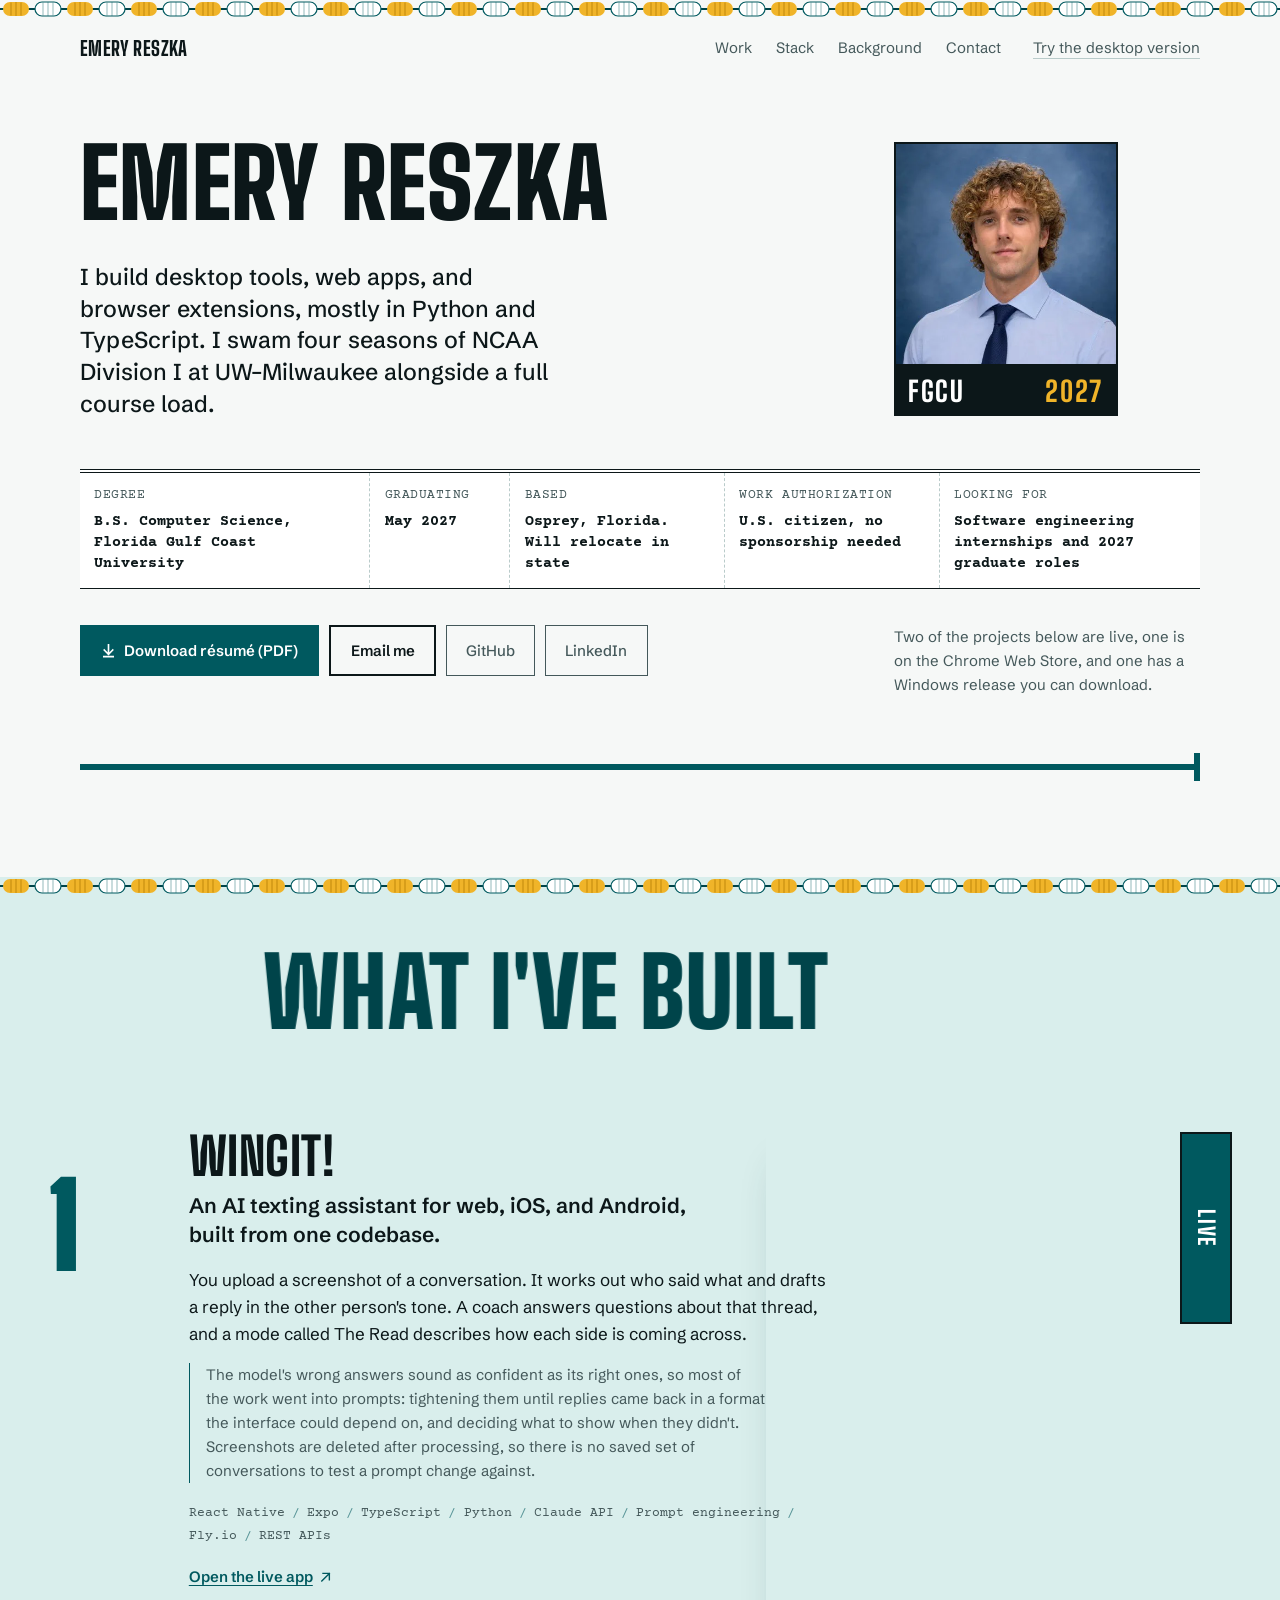
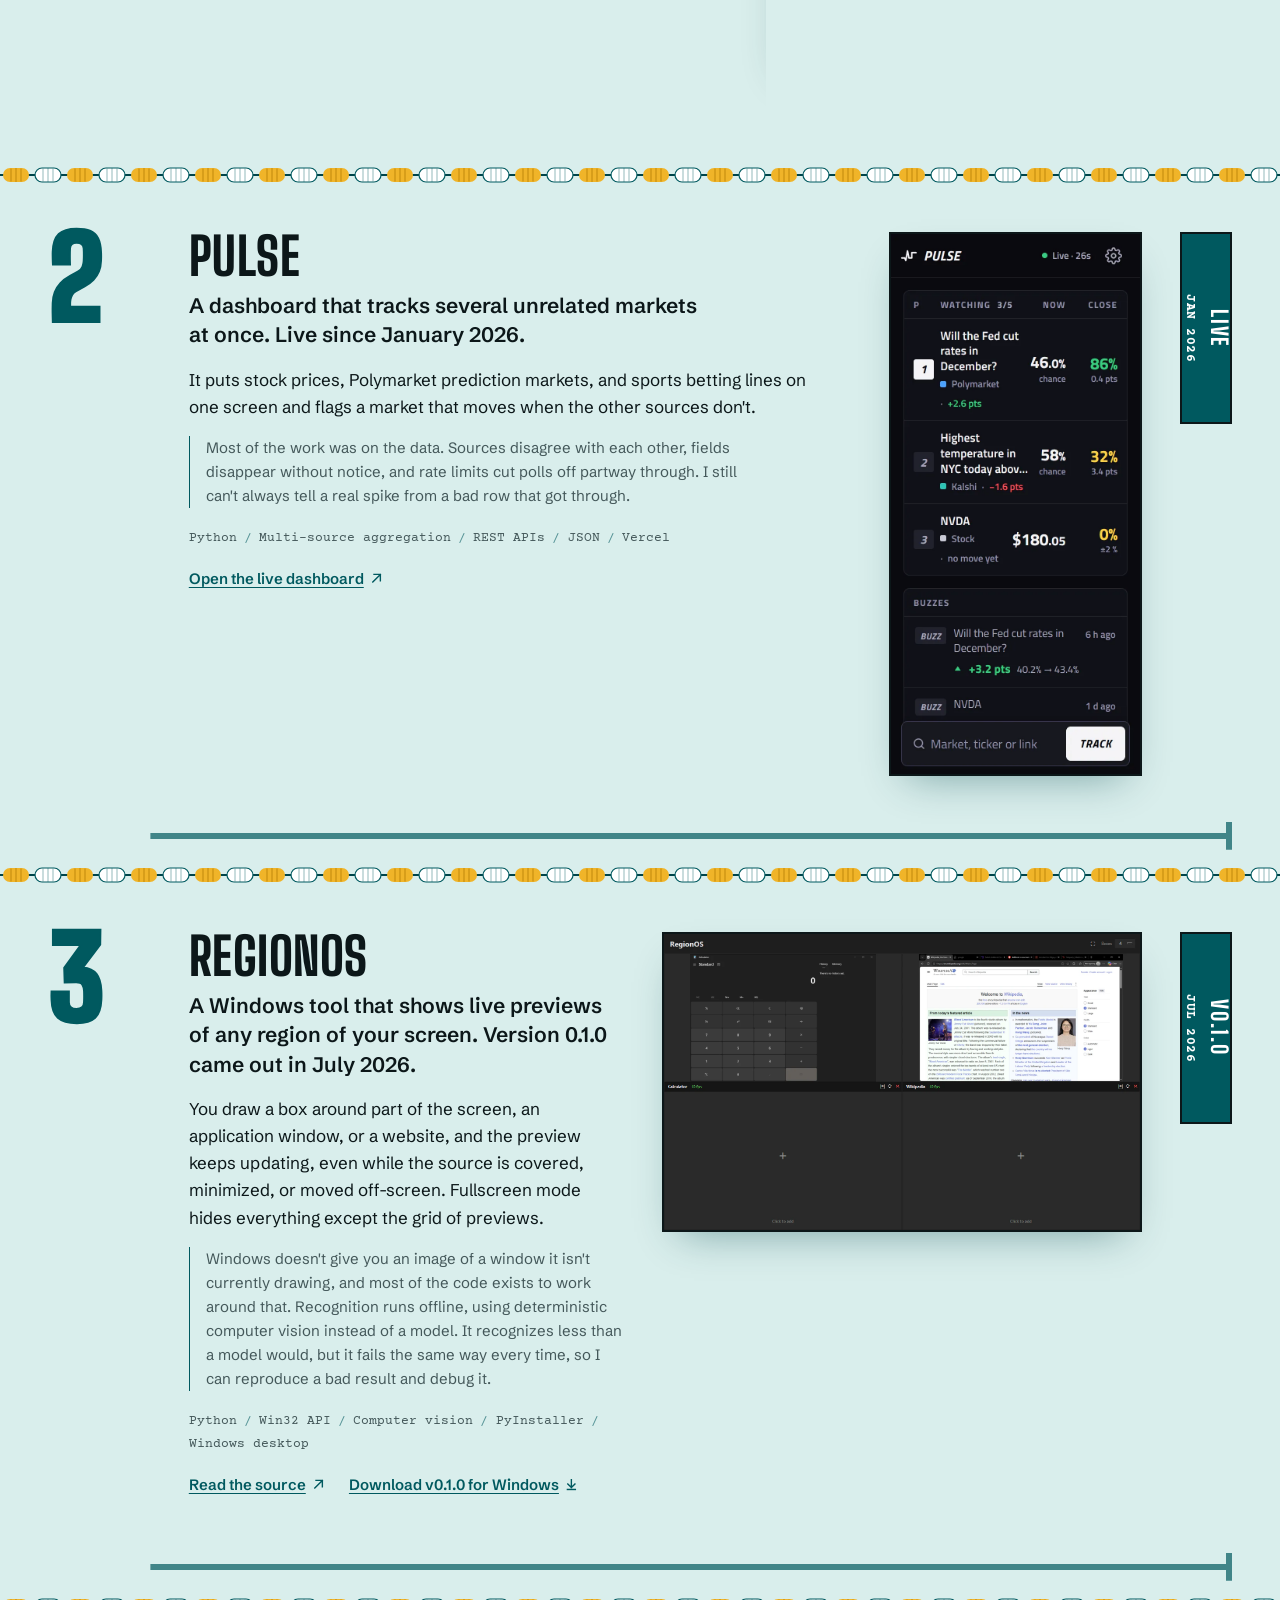
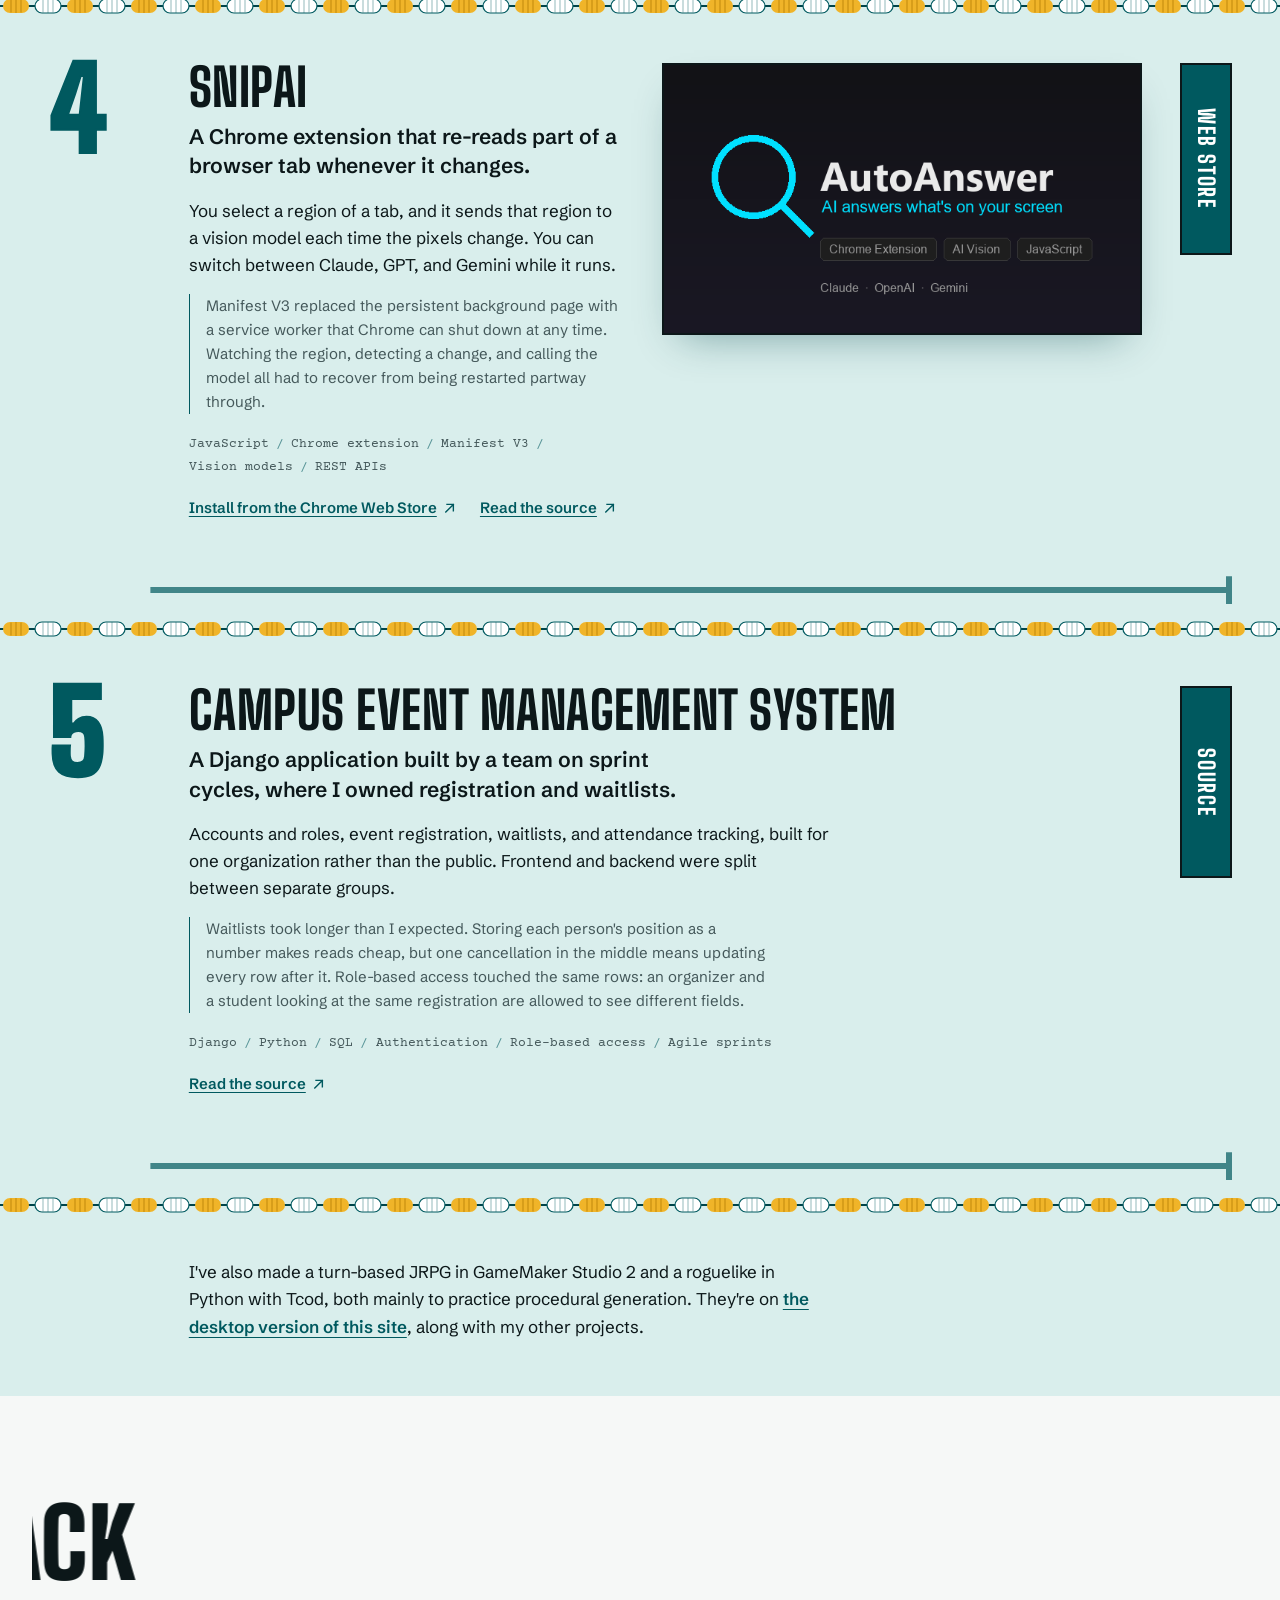
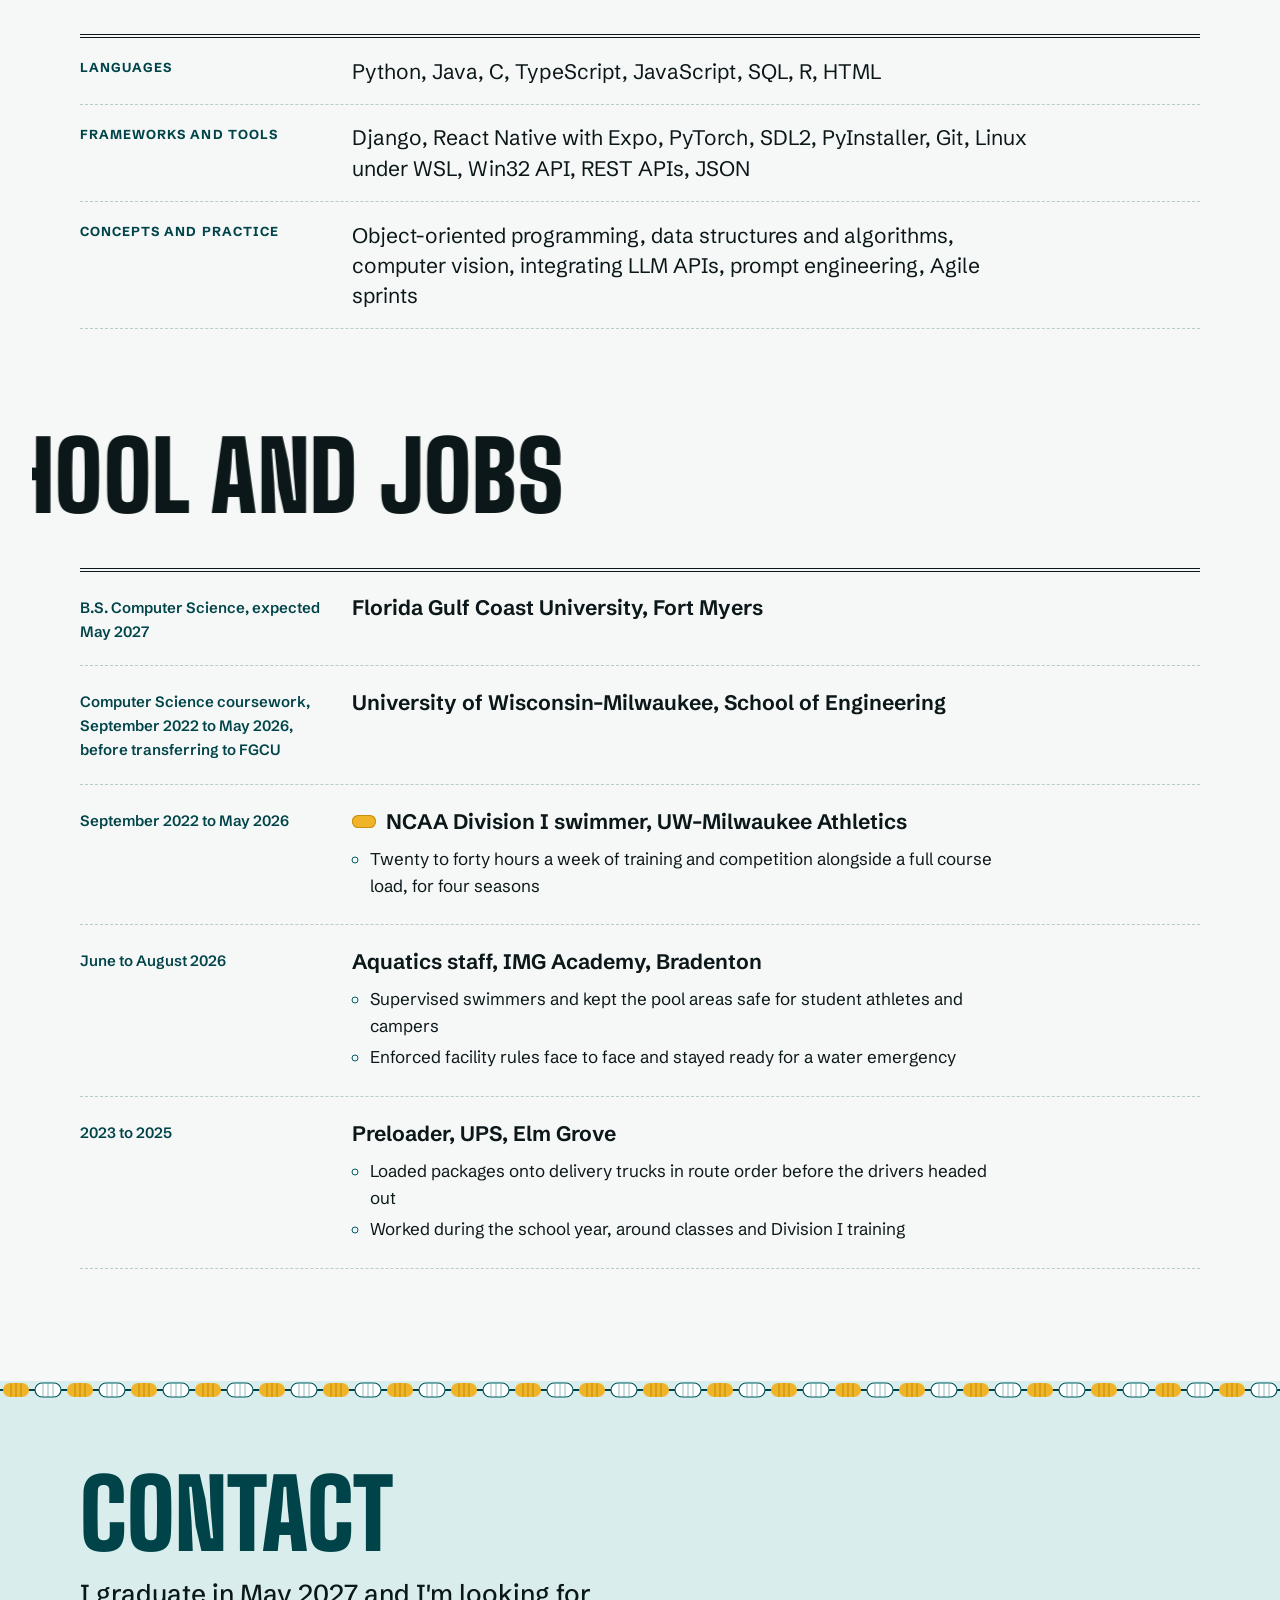
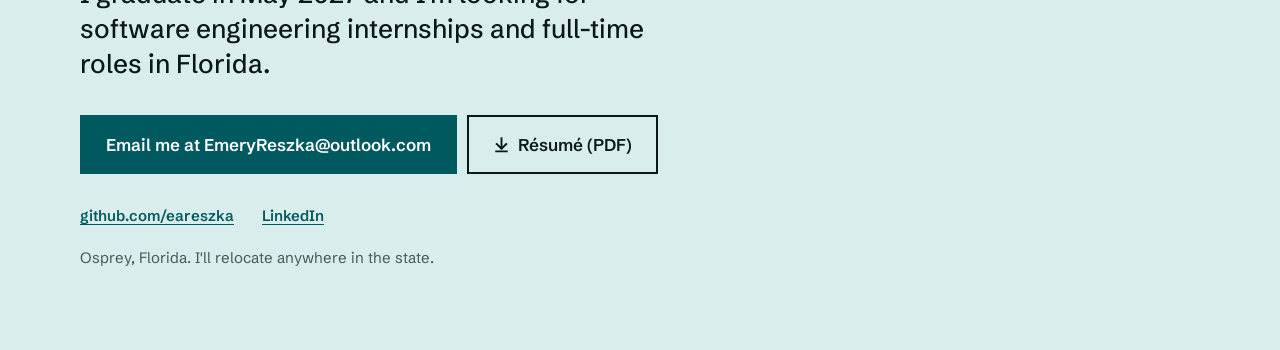
==== commit 2c8793a5: "Replace the WingIt screenshots with the new app captures Recruiter view shows the draft screen (circ" ====
--- a/index.html
+++ b/index.html
@@ -124,10 +124,10 @@
           <p class="go"><a href="https://wingit-backend.fly.dev" target="_blank" rel="noopener">Open the live app<svg aria-hidden="true"><use href="#i-out"/></svg></a></p>
         </div>
         <picture class="shot">
-          <source srcset="img/wingit-2.webp" type="image/webp">
-          <img class="shot--tall" src="img/wingit-2.png" width="640" height="1387"
+          <source srcset="img/wingit-draft.webp" type="image/webp">
+          <img class="shot--tall" src="img/wingit-draft.png" width="413" height="869"
                loading="lazy" decoding="async"
-               alt="WingIt! on a phone: a suggested reply drafted for a conversation with Maya, with a Copy button, and below it the coach answering a question about how the exchange is going.">
+               alt="WingIt! on a phone: a reply drafted for a conversation with Maya, circled in red with a note saying send this, a Copy button, and below it the box for asking the coach about the thread.">
         </picture>
         <p class="pad"><span class="sr">Status: </span><span>Live</span></p>
       </li>
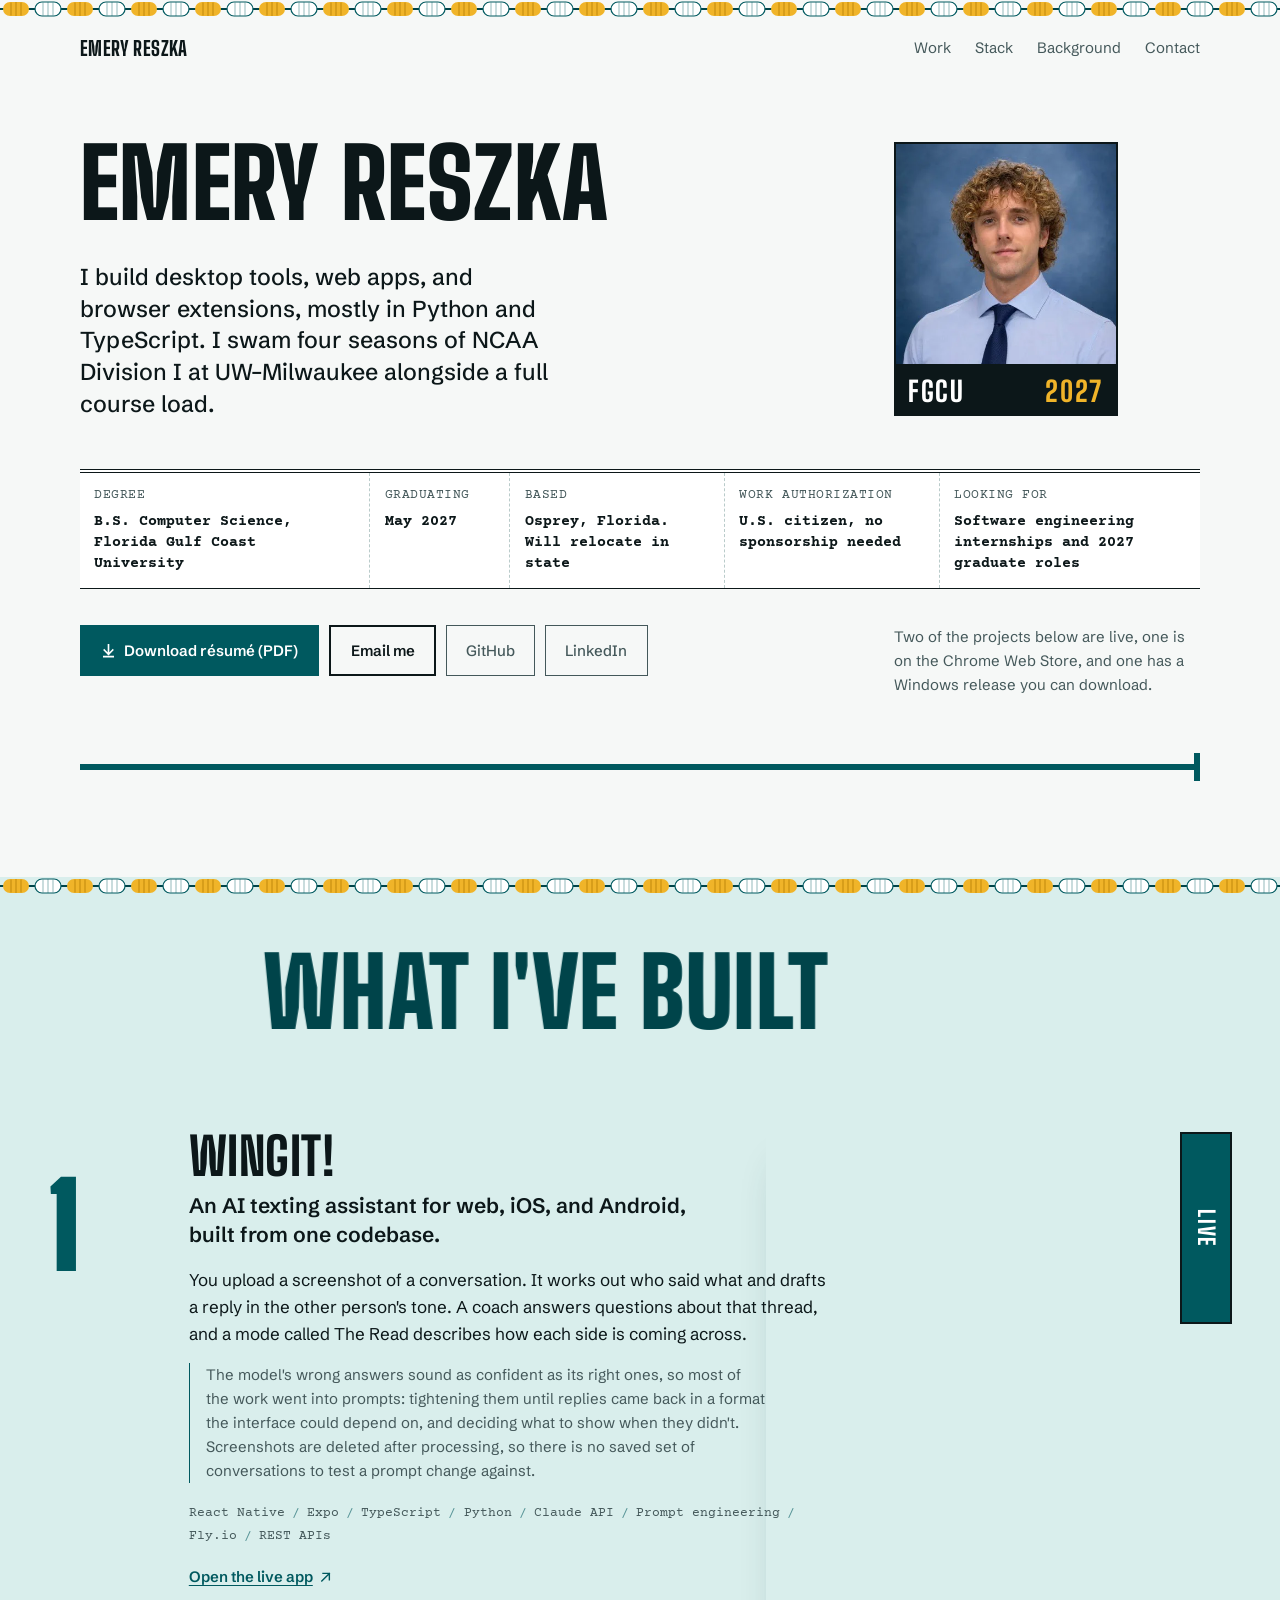
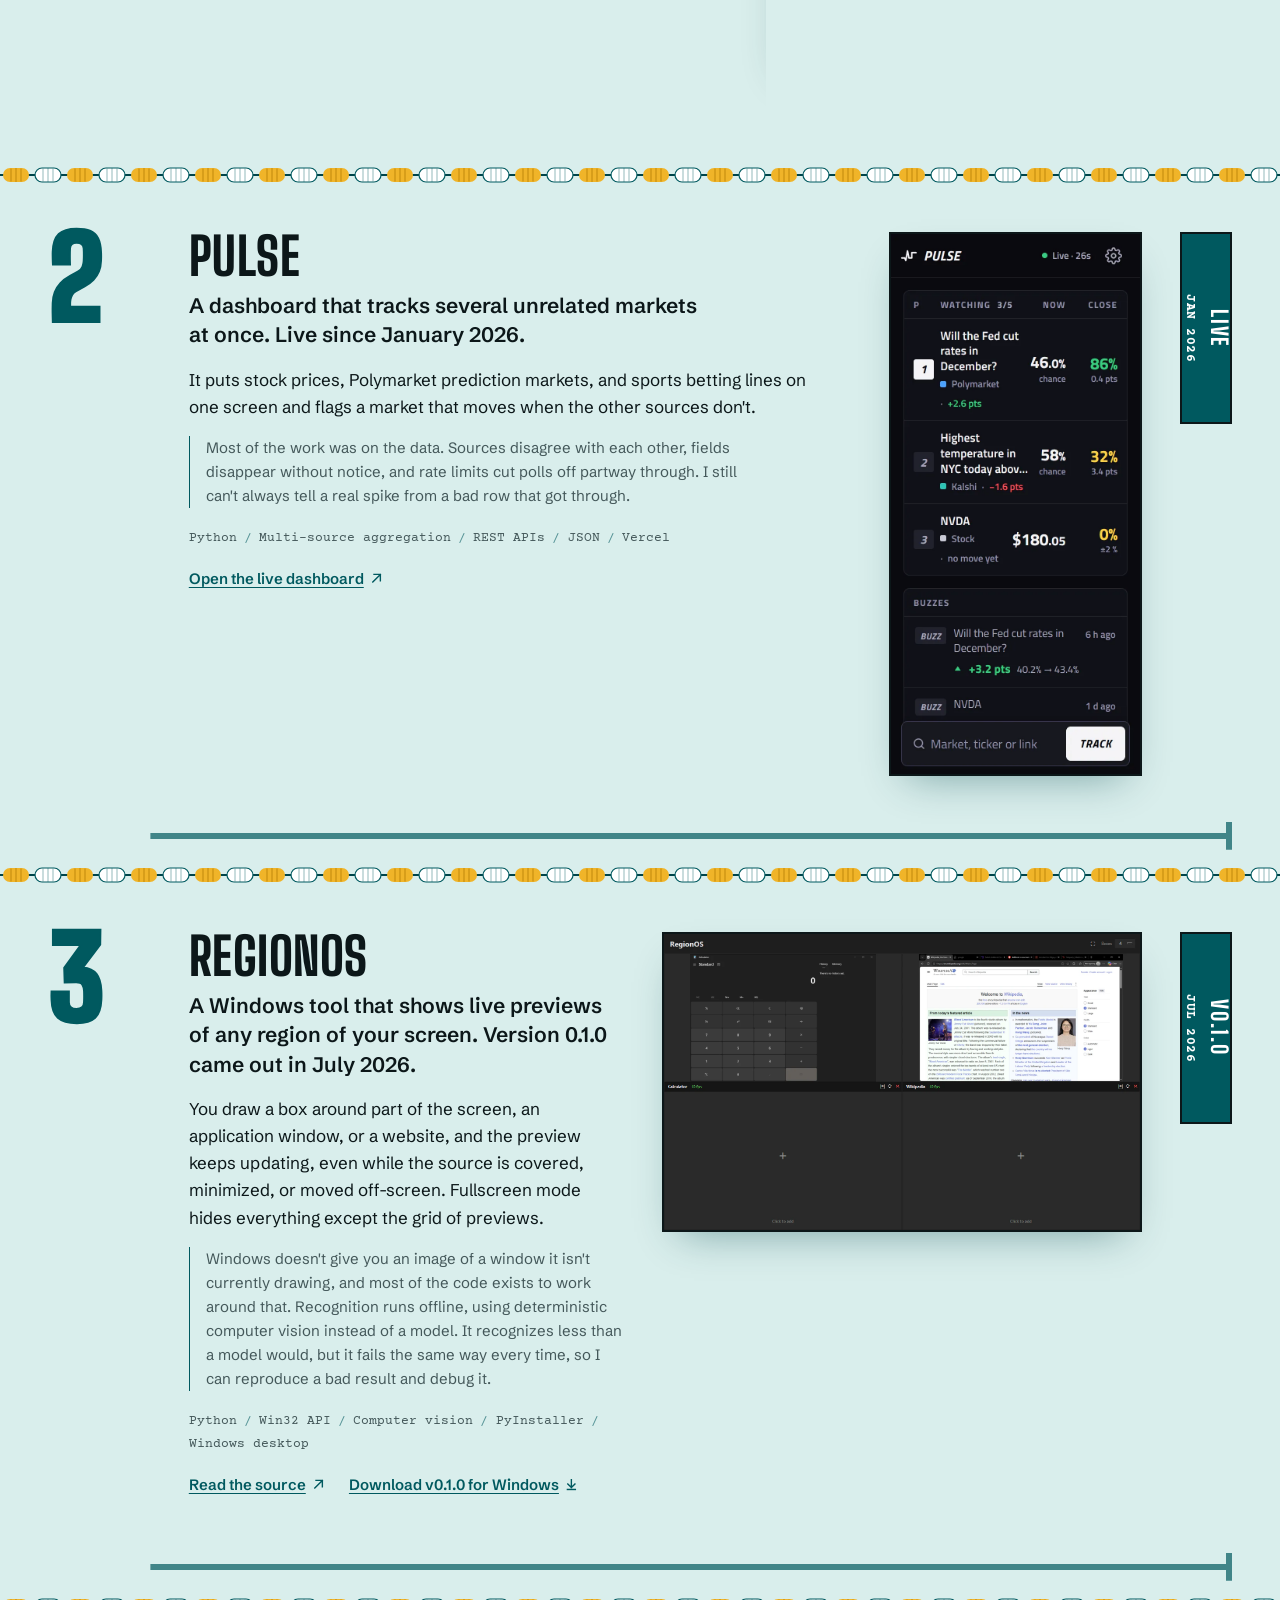
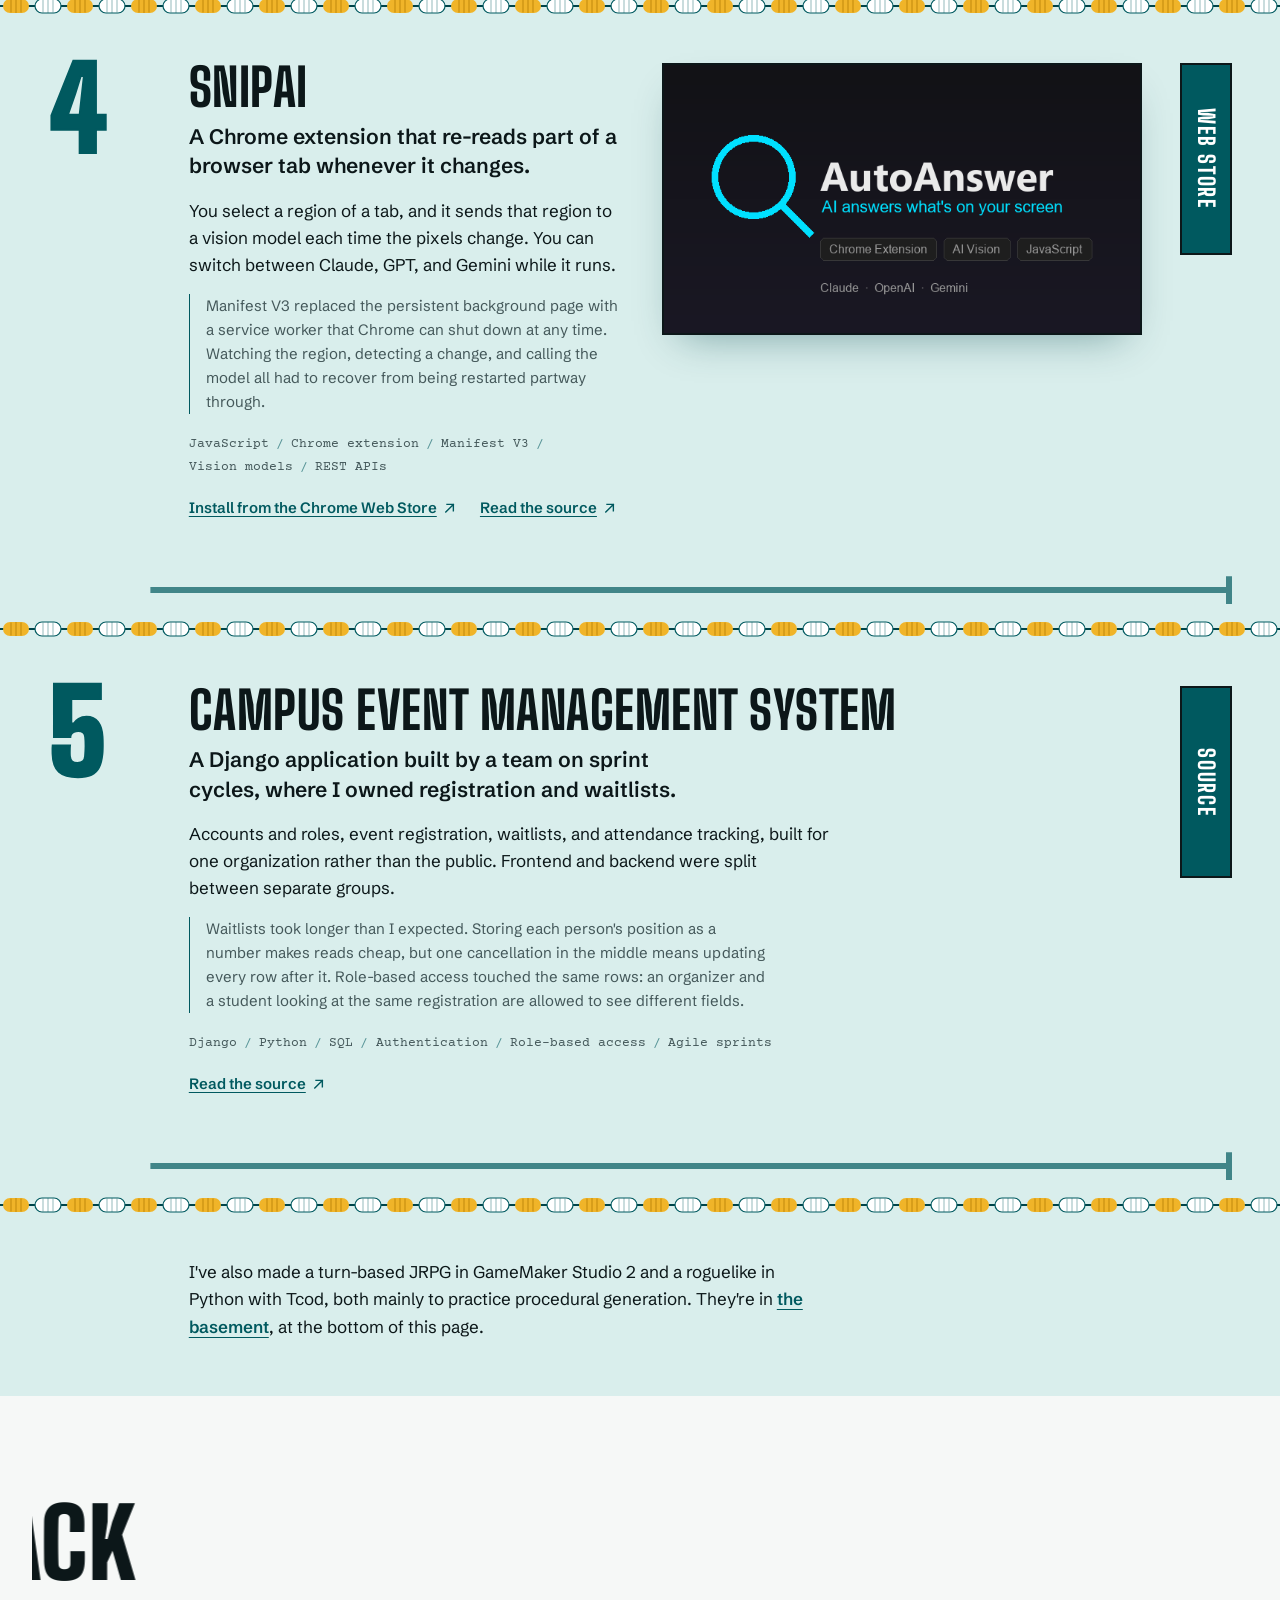
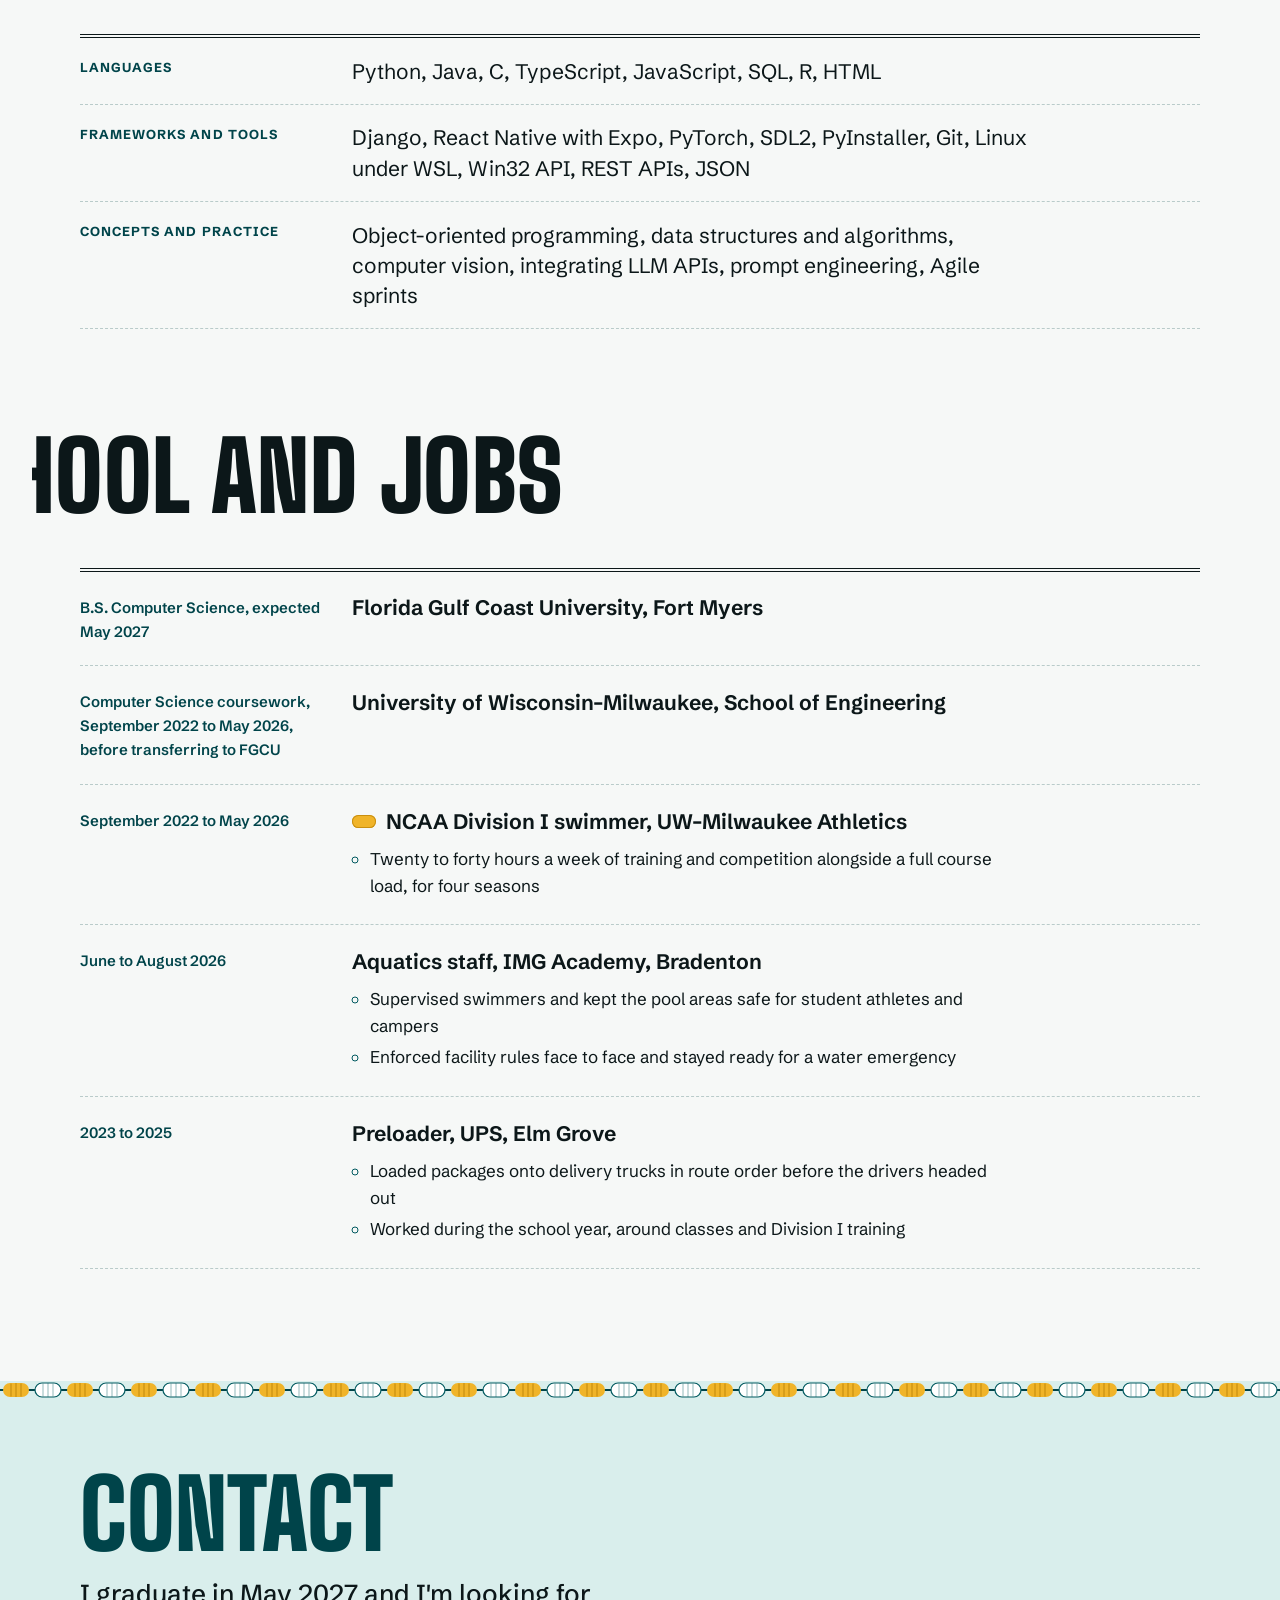
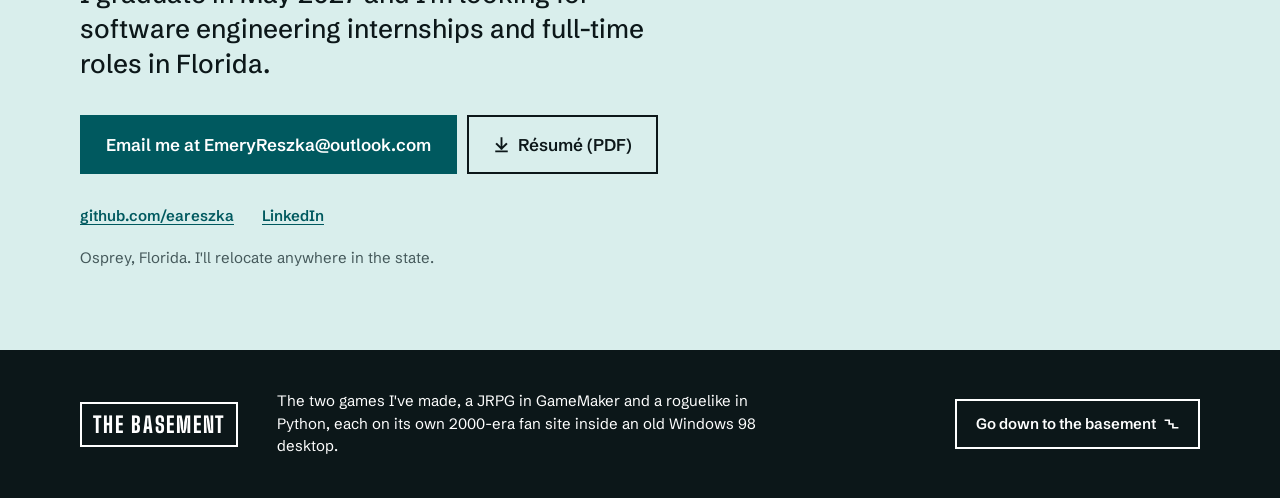
==== commit 8724d585: "Move the desktop site into a basement linked from the bottom of the page Replace the header's deskto" ====
--- a/index.html
+++ b/index.html
@@ -22,14 +22,15 @@
 <link rel="preconnect" href="https://fonts.googleapis.com">
 <link rel="preconnect" href="https://fonts.gstatic.com" crossorigin>
 <link href="https://fonts.googleapis.com/css2?family=Big+Shoulders+Display:wght@600;800;900&family=Courier+Prime:wght@400;700&family=Schibsted+Grotesk:wght@400..700&display=swap" rel="stylesheet">
-<link rel="stylesheet" href="pro.css?v=2">
-<script src="pro.js?v=2" defer></script>
+<link rel="stylesheet" href="pro.css?v=3">
+<script src="pro.js?v=3" defer></script>
 <link rel="icon" href="data:image/svg+xml,<svg xmlns='http://www.w3.org/2000/svg' viewBox='0 0 100 100'><rect x='44' y='8' width='12' height='78' fill='%2300595F'/><rect x='18' y='74' width='64' height='12' fill='%2300595F'/></svg>">
 </head>
 <body>
 
 <svg width="0" height="0" style="position:absolute" aria-hidden="true" focusable="false">
   <symbol id="i-down" viewBox="0 0 16 16"><path d="M8 2v10M3.5 7.5 8 12l4.5-4.5M3 14.5h10" fill="none" stroke="currentColor" stroke-width="1.75" stroke-linecap="square"/></symbol>
+  <symbol id="i-stairs" viewBox="0 0 16 16"><path d="M1.5 3.5h4v4h4v4h5" fill="none" stroke="currentColor" stroke-width="1.75" stroke-linecap="square"/></symbol>
   <symbol id="i-out" viewBox="0 0 16 16"><path d="M5 3h8v8M13 3 3.5 12.5" fill="none" stroke="currentColor" stroke-width="1.75" stroke-linecap="square"/></symbol>
 </svg>
 
@@ -45,7 +46,6 @@
     <a href="#history">Background</a>
     <a href="#contact">Contact</a>
   </nav>
-  <a class="switch" href="desktop.html">Try the desktop version</a>
 </header>
 
 <main id="top">
@@ -234,8 +234,8 @@
     </ol>
 
     <p class="aside"><span>I've also made a turn-based JRPG in GameMaker Studio 2 and a roguelike in Python with
-      Tcod, both mainly to practice procedural generation. They're on
-      <a href="desktop.html">the desktop version of this site</a>, along with my other projects.</span></p>
+      Tcod, both mainly to practice procedural generation. They're in
+      <a href="#basement">the basement</a>, at the bottom of this page.</span></p>
   </section>
 
   <section class="deck" id="capability" aria-labelledby="cap-h">
@@ -317,6 +317,15 @@
   <div class="tmark" aria-hidden="true"></div>
 </footer>
 
+<aside class="basement" id="basement" aria-labelledby="basement-h">
+  <div class="basement-in">
+    <h2 id="basement-h">The basement</h2>
+    <p>The two games I've made, a JRPG in GameMaker and a roguelike in Python, each on its own
+      2000-era fan site inside an old Windows&nbsp;98 desktop.</p>
+    <a class="action action--dark" href="desktop.html">Go down to the basement<svg aria-hidden="true"><use href="#i-stairs"/></svg></a>
+  </div>
+</aside>
+
 <nav class="dock" aria-label="R&eacute;sum&eacute; and email">
   <a class="action action--fill" href="Emery_Reszka_Resume.pdf" download><svg aria-hidden="true"><use href="#i-down"/></svg>R&eacute;sum&eacute;</a>
   <a class="action action--wide" href="mailto:EmeryReszka@outlook.com?subject=Software%20engineering%20role%20-%20via%20eareszka.github.io">Email me</a>
--- a/pro.css
+++ b/pro.css
@@ -137,8 +137,7 @@
   min-height: 44px;
 }
 .masthead nav { display: flex; gap: .25rem 1.5rem; }
-.masthead nav a,
-.switch {
+.masthead nav a {
   font-size: var(--t-sm);
   color: var(--mute);
   text-decoration: none;
@@ -159,12 +158,6 @@
 }
 .masthead nav a:hover { color: var(--ink); }
 .masthead nav a:hover::after { transform: scaleX(1); transform-origin: left; }
-.switch {
-  text-decoration: underline;
-  text-decoration-color: var(--rule);
-  text-underline-offset: .3em;
-}
-.switch:hover { color: var(--ink); text-decoration-color: var(--ink); }
 
 /* ── the entry: name, block, heat-sheet row, actions ─────────── */
 .entry {
@@ -709,6 +702,35 @@
 }
 .wall .lines a { display: inline-flex; align-items: center; min-height: 44px; font-weight: 600; }
 .wall .where { font-size: var(--t-sm); color: var(--mute); margin: .5rem 0 0; }
+
+/* ── the basement: below the pool floor, the page's last word ─ */
+/* An ink plate, like the starting block's, set under the wall: the
+   deepest point of the page, and a quiet door to the games. */
+.basement { background: var(--ink); color: var(--sheet); }
+.basement-in {
+  max-width: var(--max);
+  margin: 0 auto;
+  padding: clamp(1.75rem, 4vw, 2.5rem) var(--edge);
+  display: grid;
+  grid-template-columns: auto minmax(0, 1fr) auto;
+  align-items: center;
+  column-gap: clamp(1.25rem, 3vw, 2.75rem);
+}
+.basement h2 {
+  font-family: var(--display);
+  font-weight: 800;
+  font-size: 1.375rem;
+  line-height: 1;
+  letter-spacing: .08em;
+  text-transform: uppercase;
+  margin: 0;
+  padding: .45em .5em .4em;
+  border: 2px solid var(--sheet);
+}
+.basement p { margin: 0; max-width: 58ch; font-size: var(--t-sm); line-height: 1.5; color: var(--sheet); }
+.action--dark { border-color: var(--sheet); color: var(--sheet); --wipe: var(--sheet); white-space: nowrap; }
+.action--dark:hover { color: var(--ink); }
+.action--dark:focus-visible { outline-color: var(--sheet); }
 
 /* a big T-mark on the pool floor behind the close, drawn as you arrive */
 .tmark {
@@ -793,7 +815,6 @@
   .masthead nav::-webkit-scrollbar { display: none; }
   .masthead nav a { font-size: var(--t-xs); white-space: nowrap; }
   .masthead nav a:focus-visible { outline-offset: -3px; }
-  .switch { font-size: var(--t-xs); }
 
   .entry { padding-top: 1rem; column-gap: .875rem; }
   .name { font-size: clamp(2.75rem, 14vw, 3.75rem); margin-bottom: .25em; }
@@ -819,6 +840,8 @@
   .wall .act .action { display: flex; width: 100%; font-size: var(--t-sm); padding-inline: .75rem; }
   .wall { padding-bottom: 9rem; }
   .tmark { top: auto; height: 7rem; right: var(--edge); width: 7rem; bottom: 1.25rem; }
+  .basement-in { grid-template-columns: 1fr; row-gap: 1rem; justify-items: start; }
+  .basement .action { width: 100%; }
 }
 
 @media (prefers-reduced-motion: reduce) {
@@ -859,7 +882,7 @@
 @media print {
   body { background: #fff; }
   .rope, .pool::before, .lane::after, .lane::before, .laneline, .tmark,
-  .switch, .masthead nav { display: none !important; }
+  .basement, .masthead nav { display: none !important; }
   .pool, .wall { background: #fff; padding-left: 0; padding-right: 0; }
   .band h2 { transform: none !important; font-size: 2.25rem; }
   .shot { transform: none !important; opacity: 1 !important; }
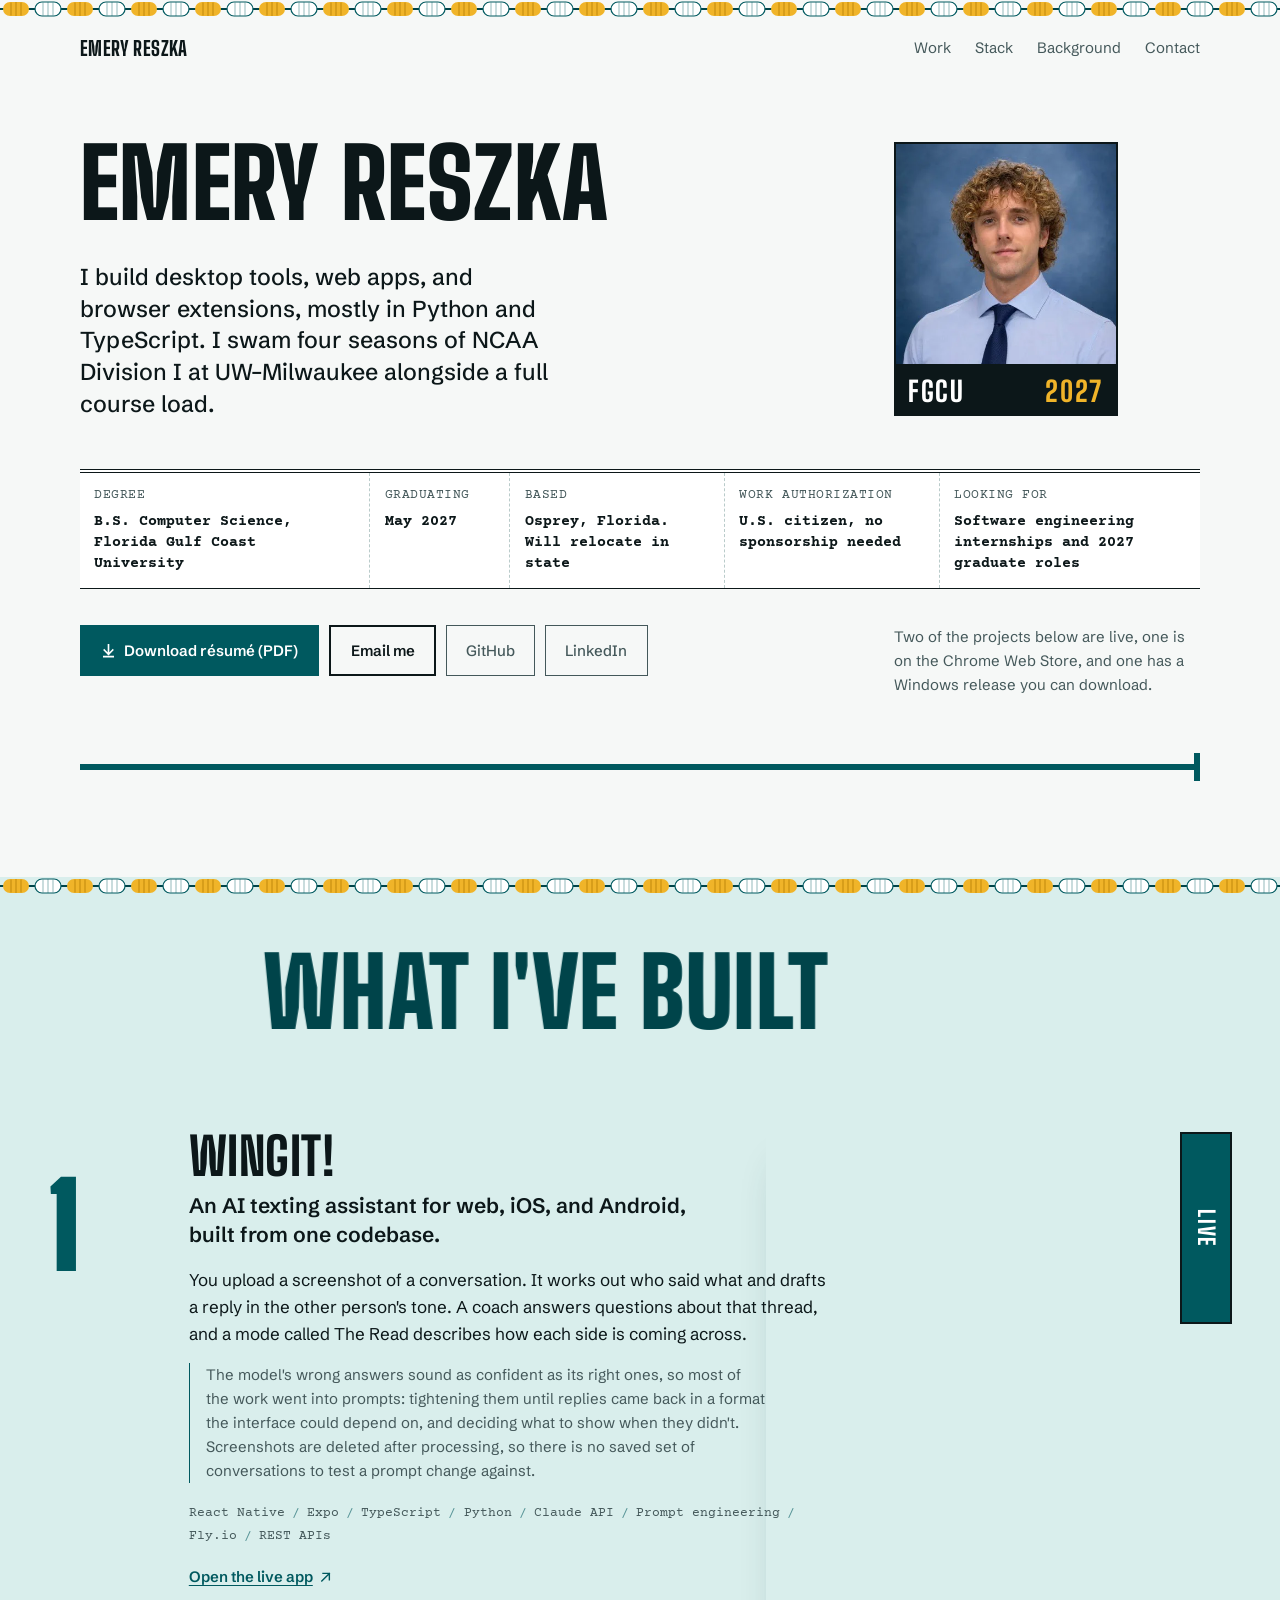
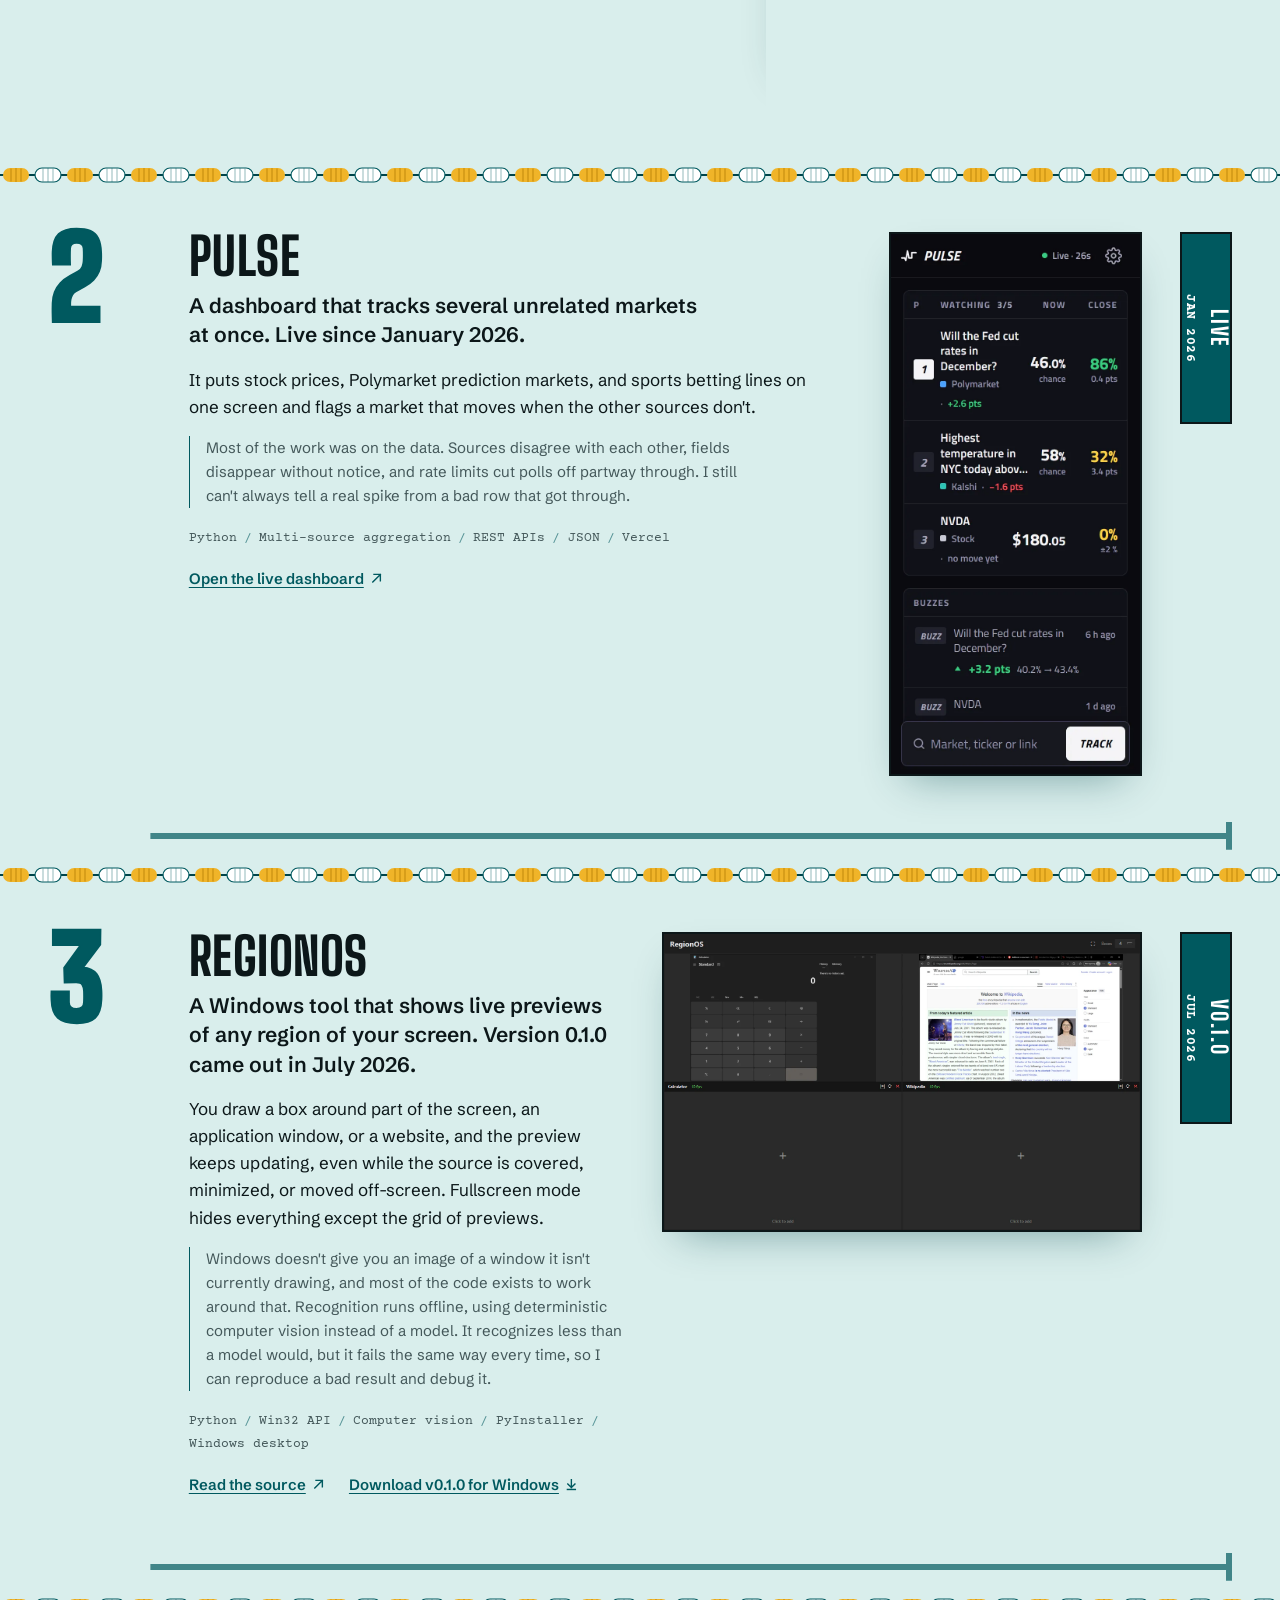
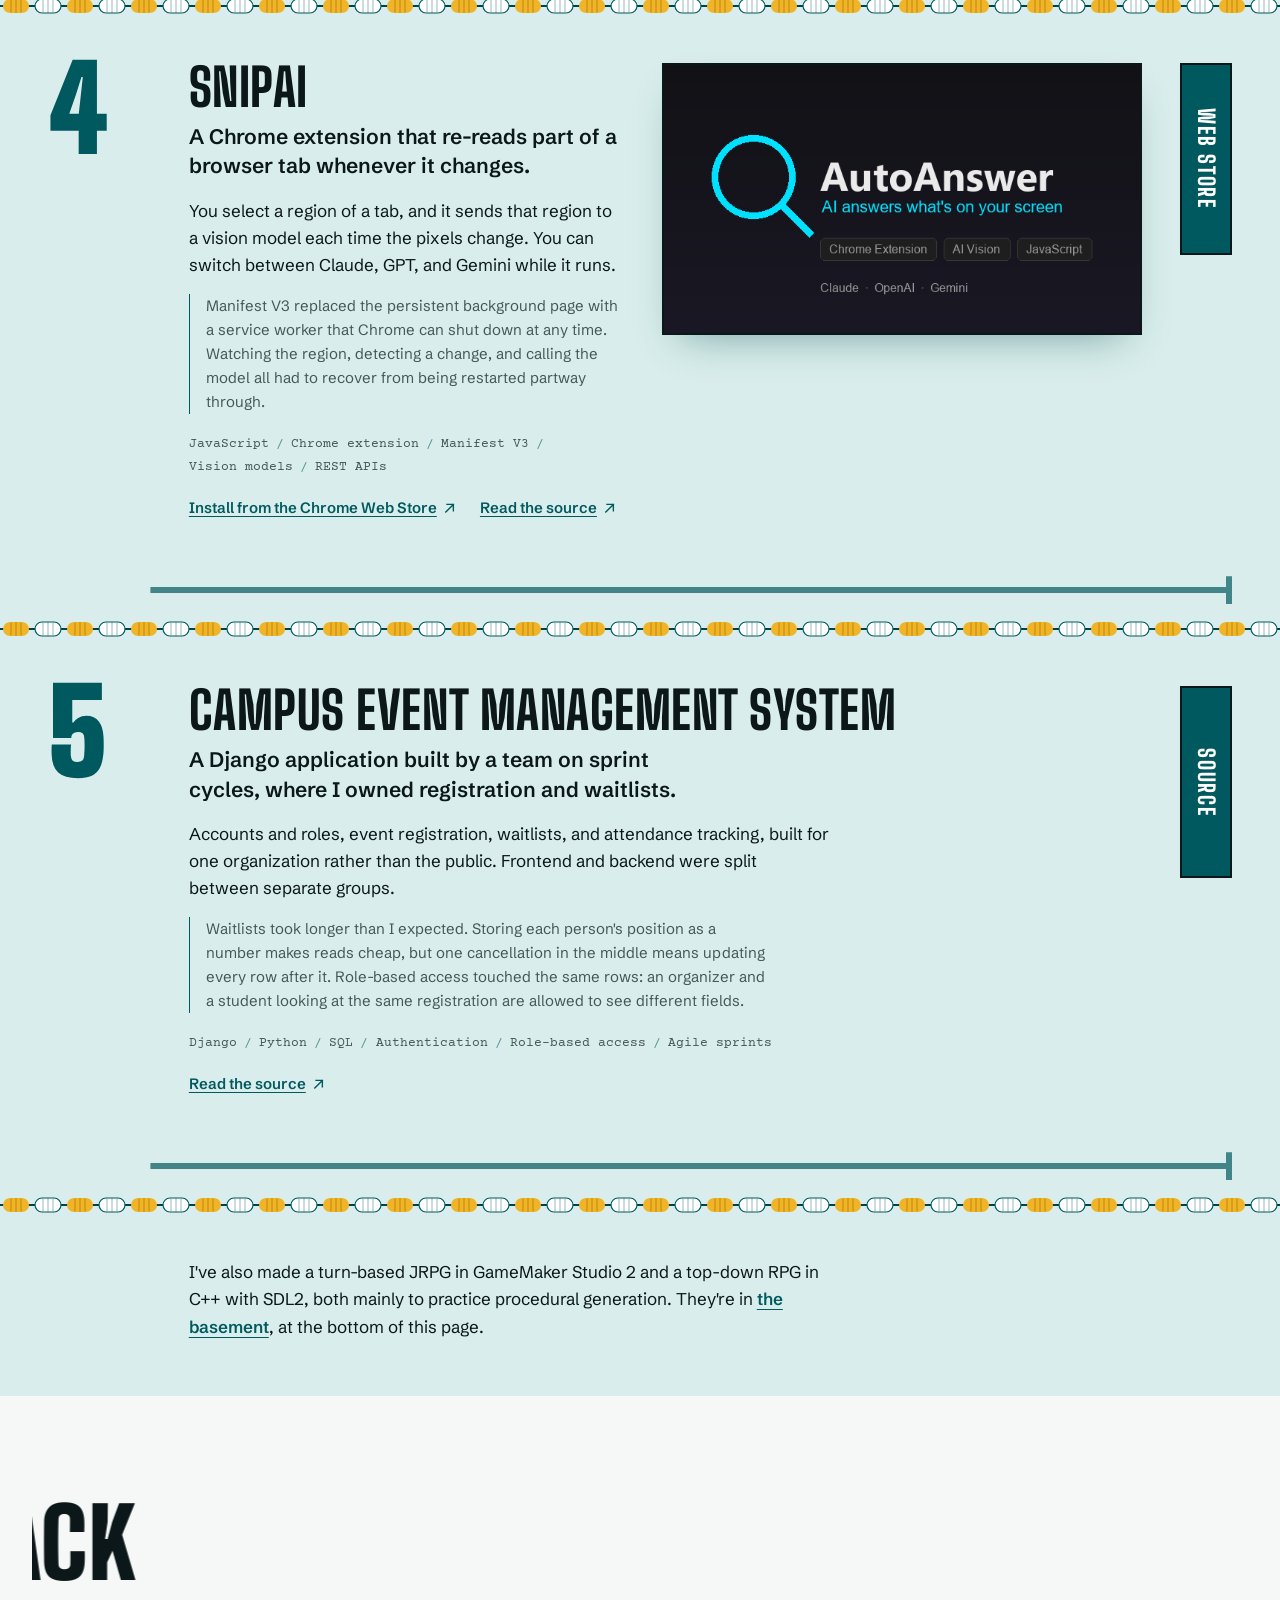
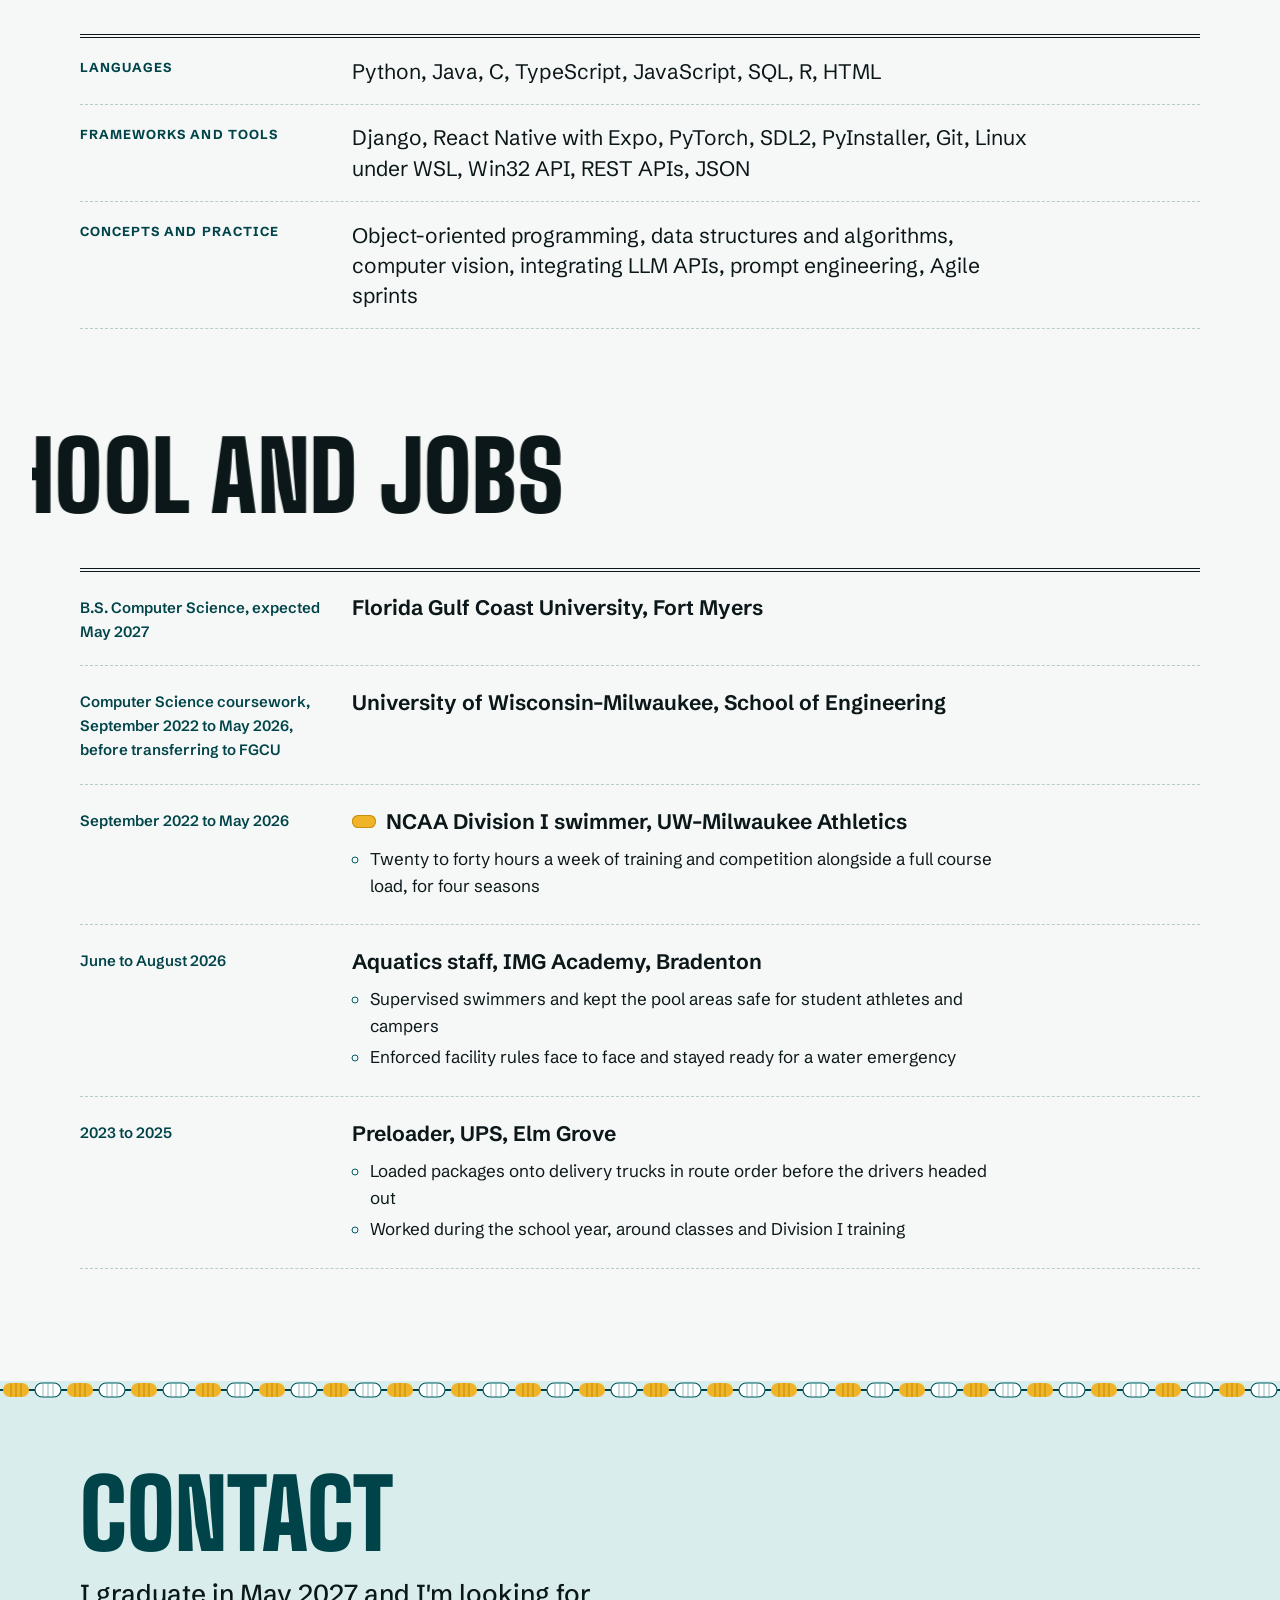
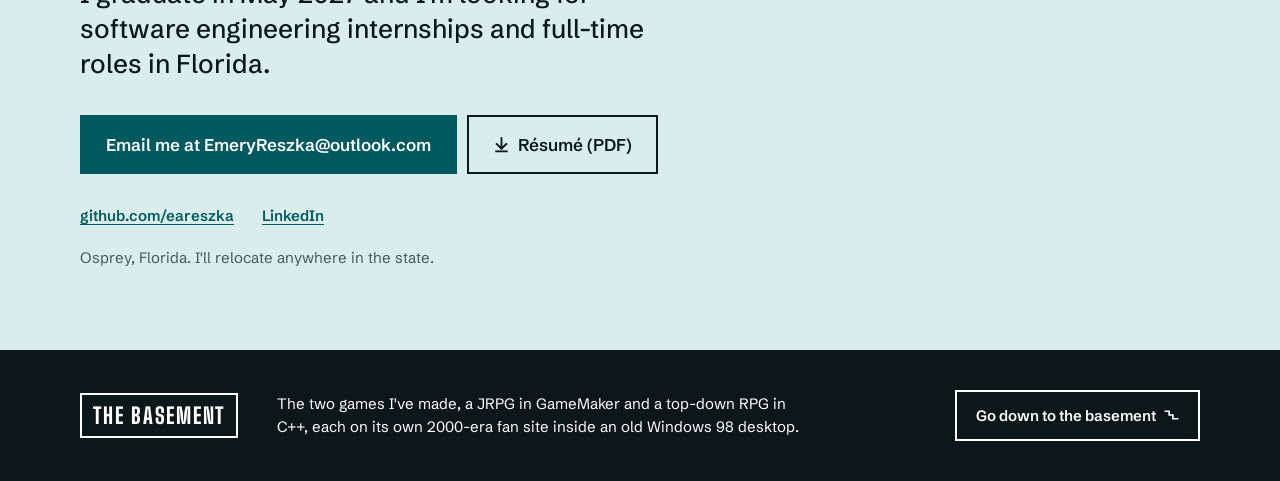
==== commit ff5d9405: "Fit the basement to every screen, rebuild Project Beta around the C++ game, and play videos in Media" ====
--- a/index.html
+++ b/index.html
@@ -233,8 +233,8 @@
 
     </ol>
 
-    <p class="aside"><span>I've also made a turn-based JRPG in GameMaker Studio 2 and a roguelike in Python with
-      Tcod, both mainly to practice procedural generation. They're in
+    <p class="aside"><span>I've also made a turn-based JRPG in GameMaker Studio 2 and a top-down RPG in C++ with
+      SDL2, both mainly to practice procedural generation. They're in
       <a href="#basement">the basement</a>, at the bottom of this page.</span></p>
   </section>
 
@@ -320,7 +320,7 @@
 <aside class="basement" id="basement" aria-labelledby="basement-h">
   <div class="basement-in">
     <h2 id="basement-h">The basement</h2>
-    <p>The two games I've made, a JRPG in GameMaker and a roguelike in Python, each on its own
+    <p>The two games I've made, a JRPG in GameMaker and a top-down RPG in C++, each on its own
       2000-era fan site inside an old Windows&nbsp;98 desktop.</p>
     <a class="action action--dark" href="desktop.html">Go down to the basement<svg aria-hidden="true"><use href="#i-stairs"/></svg></a>
   </div>
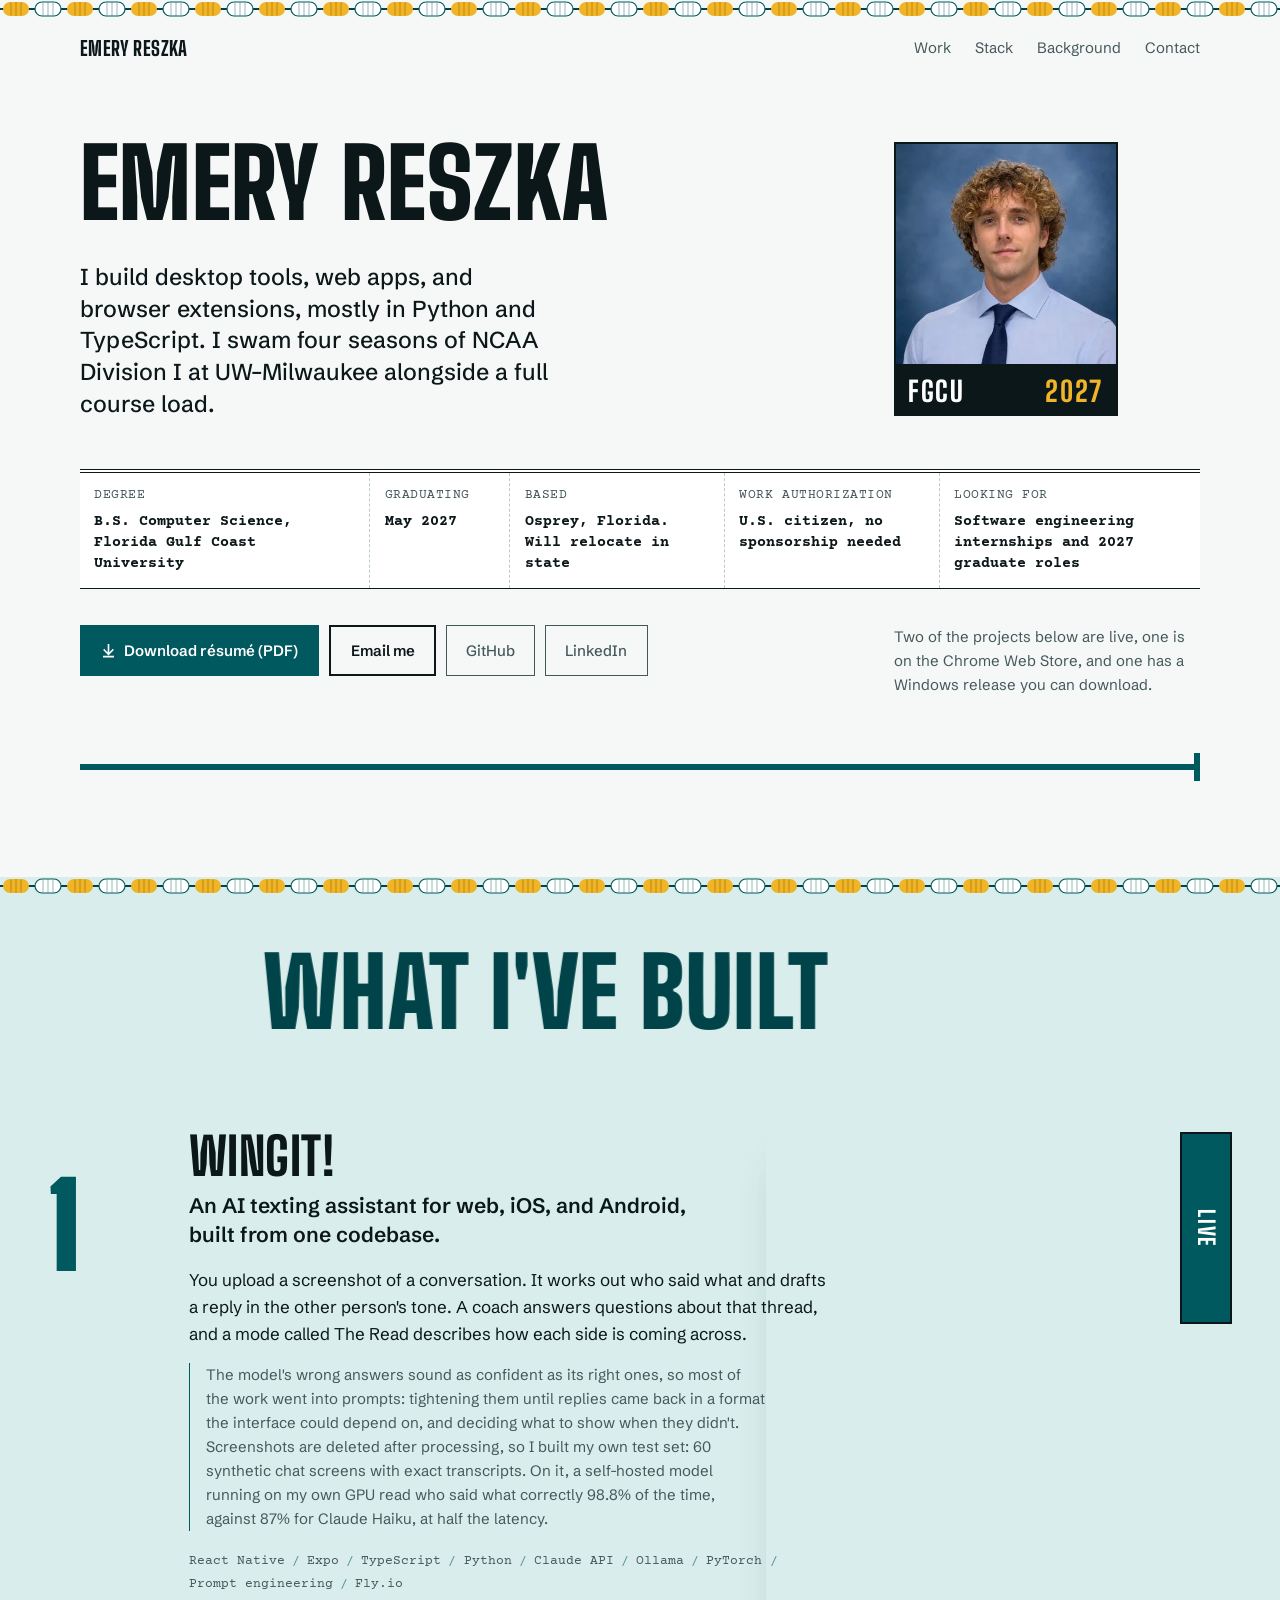
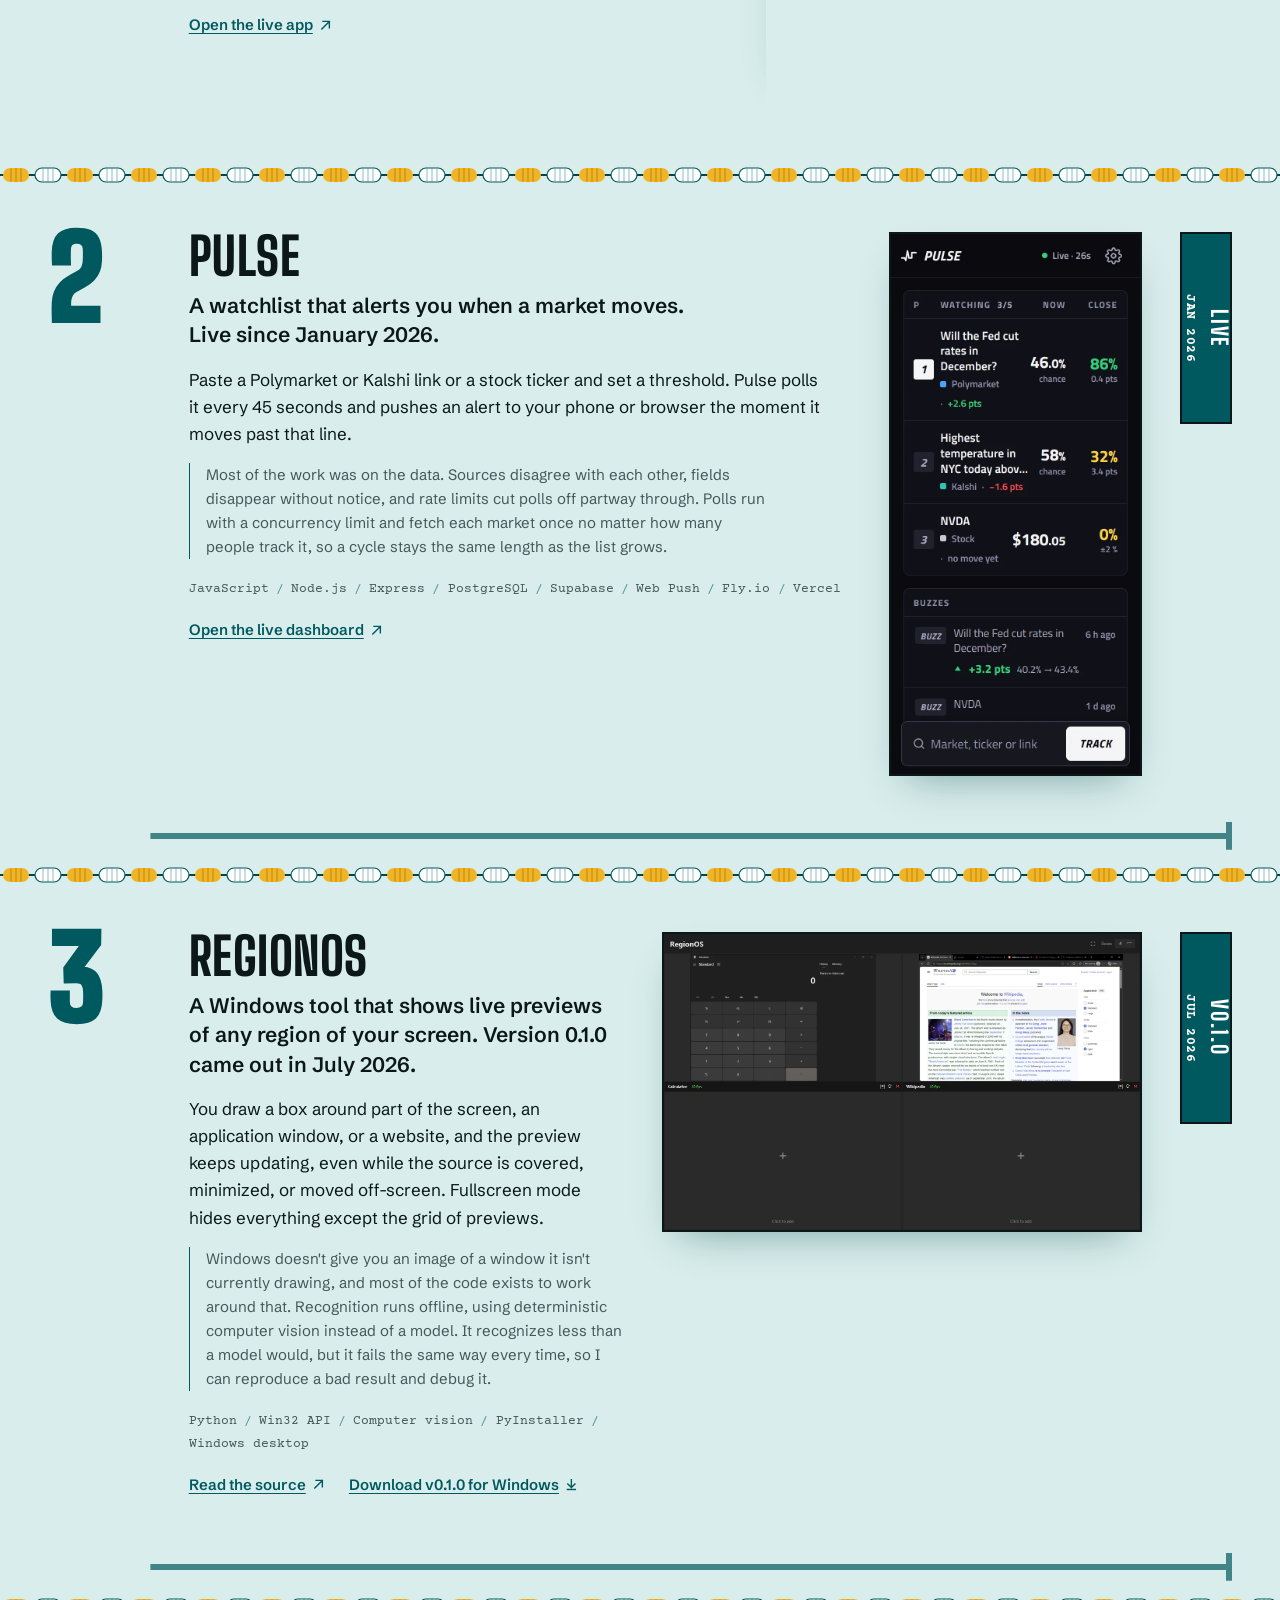
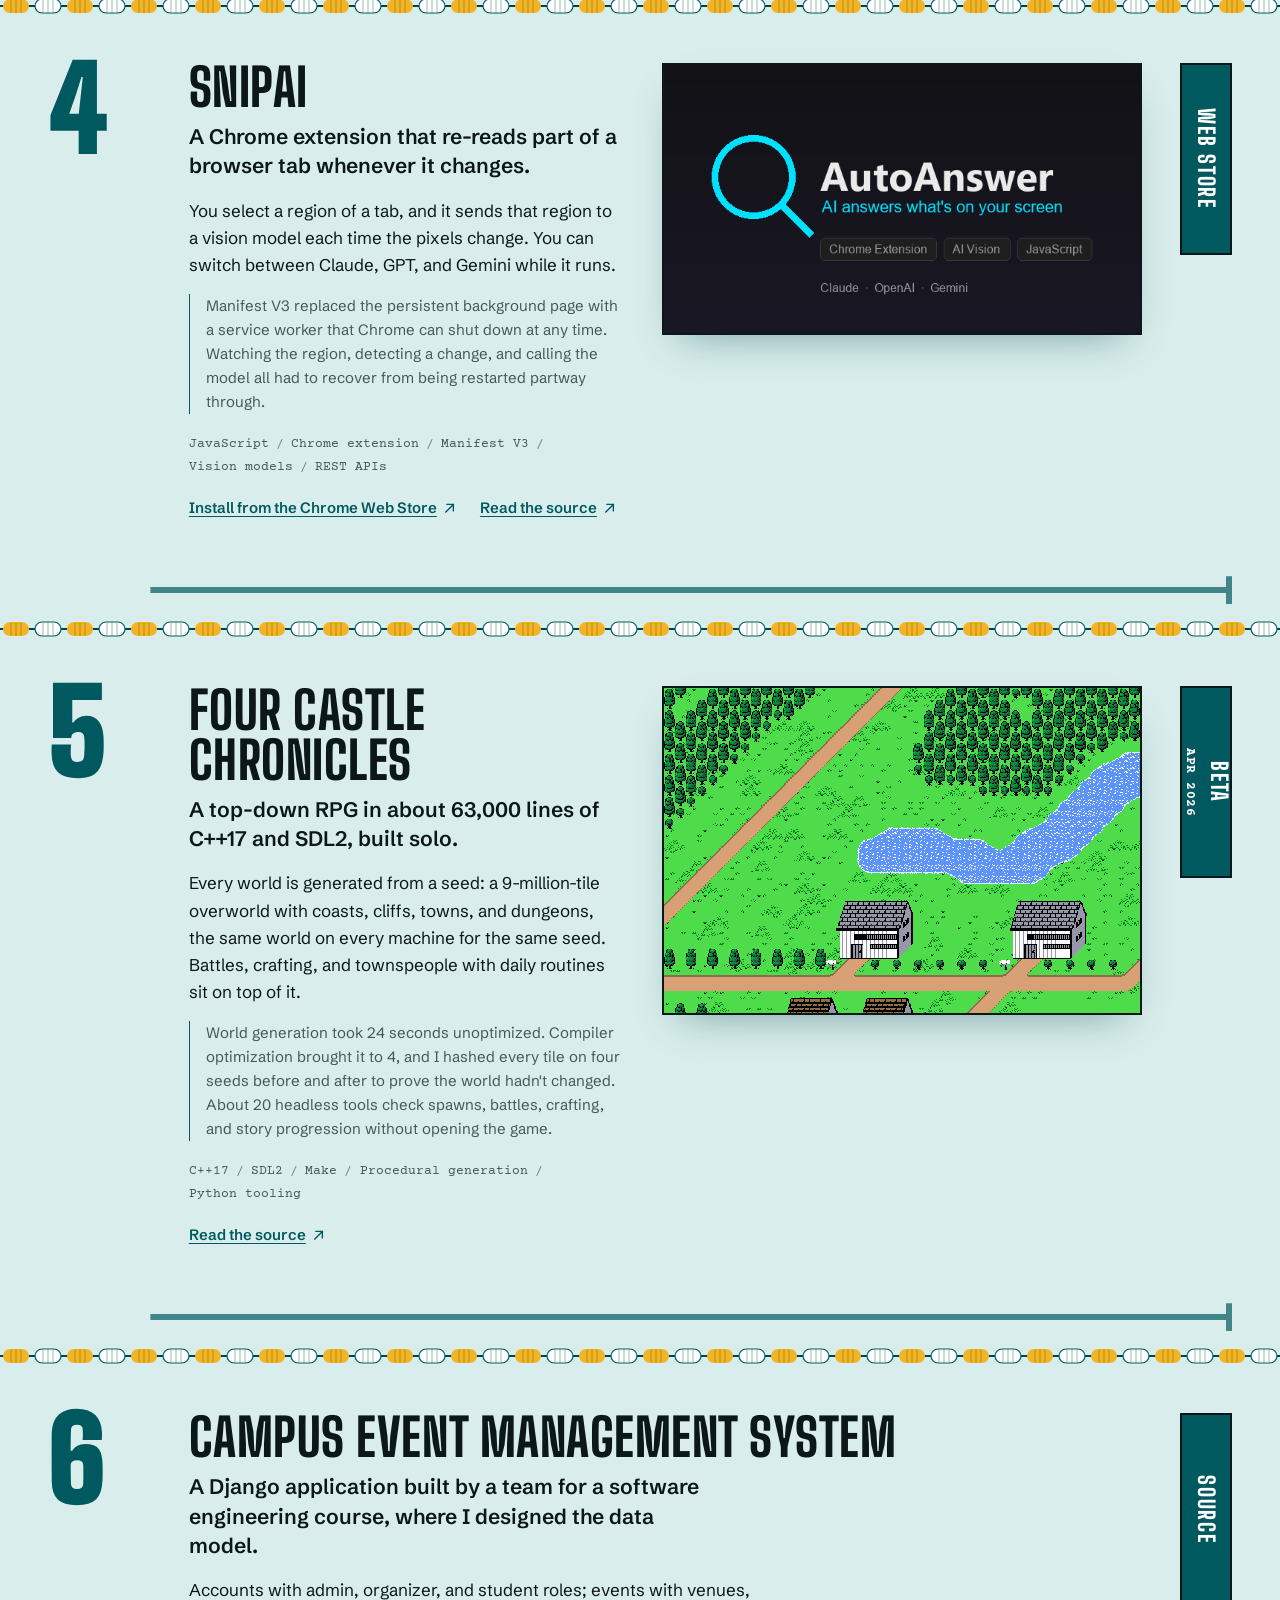
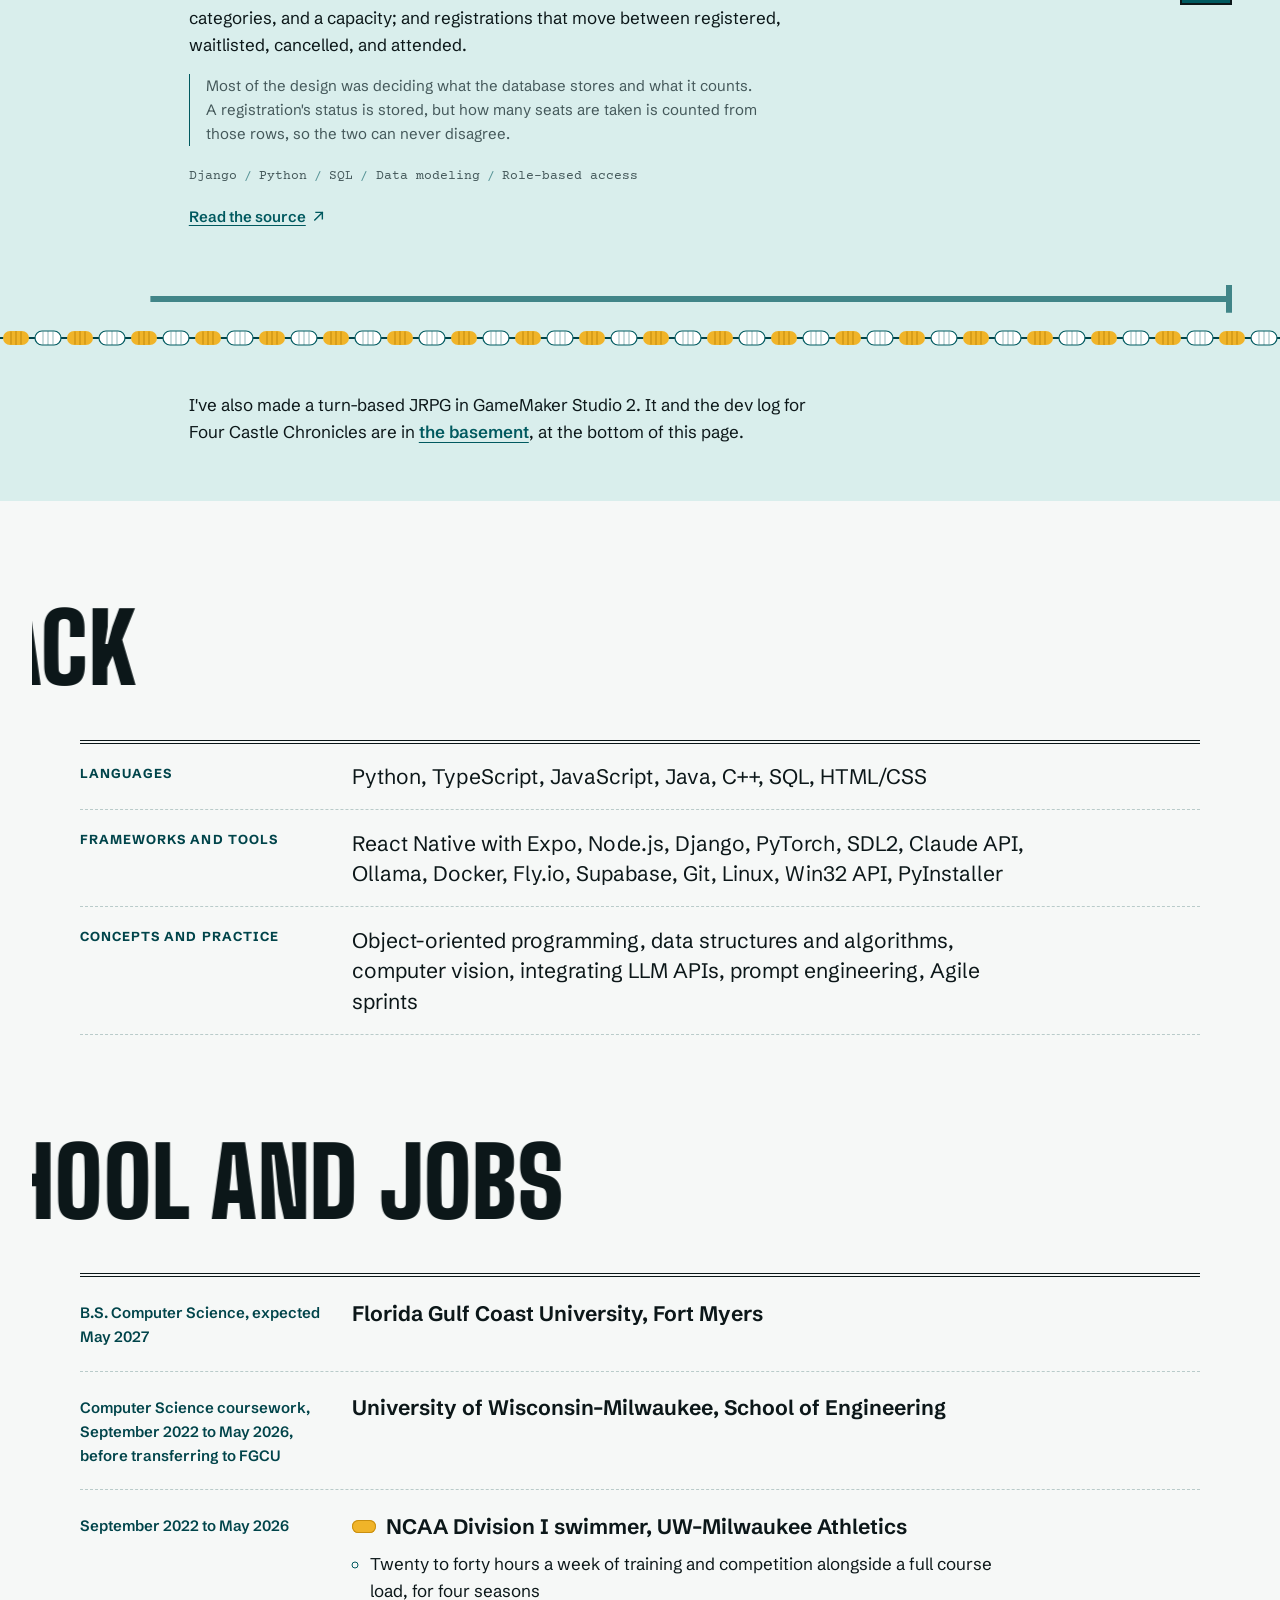
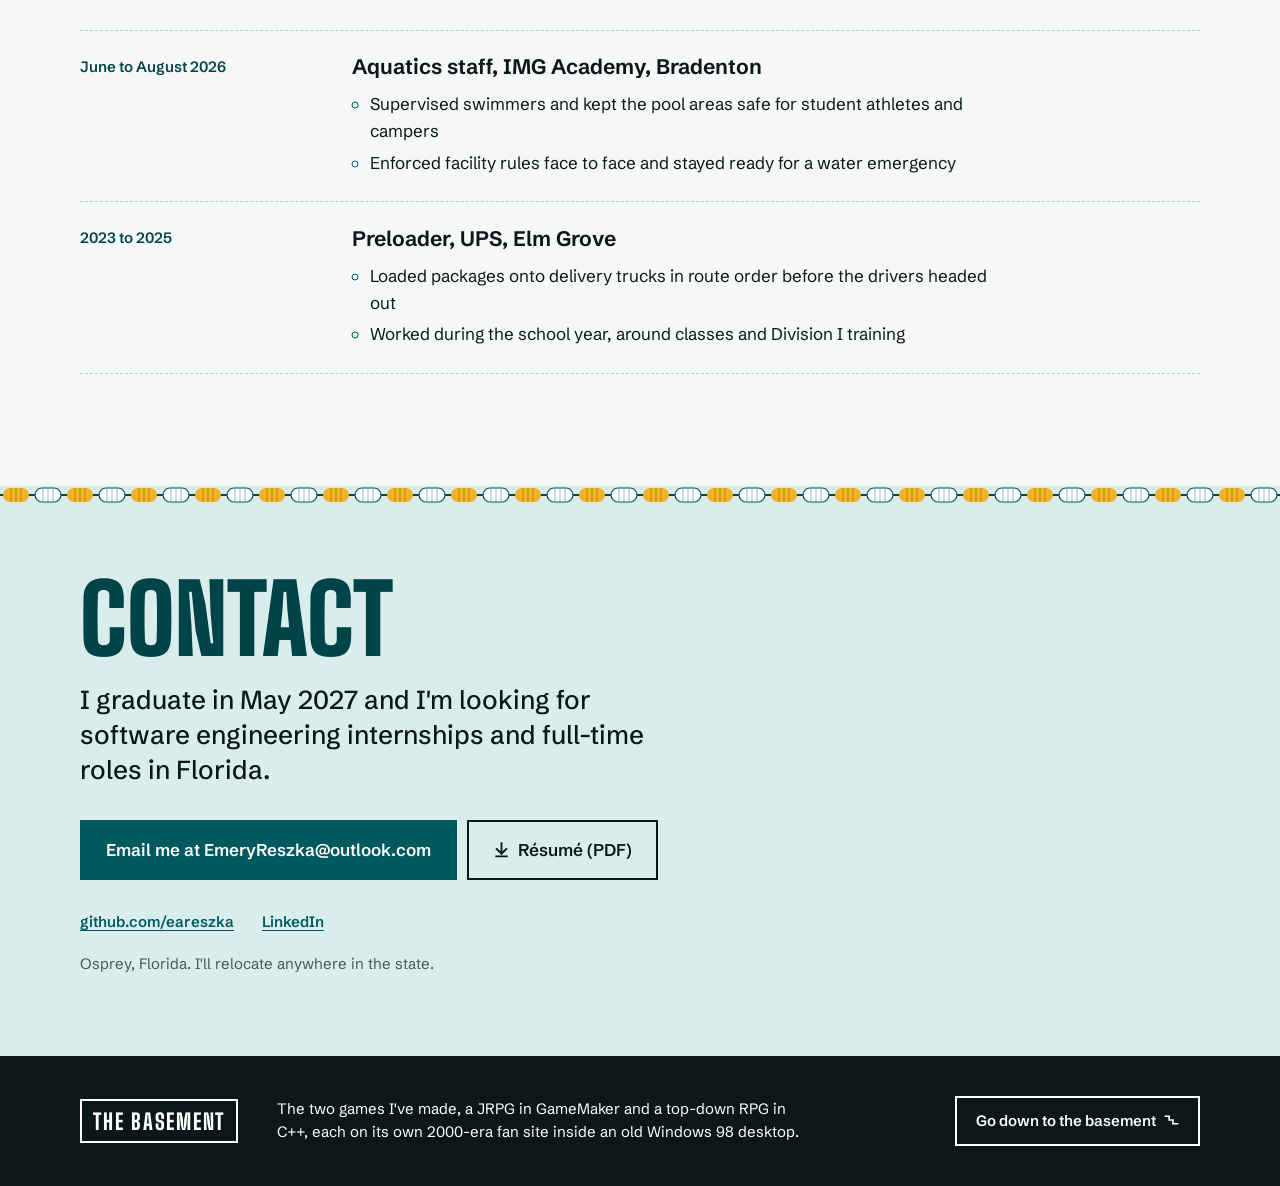
==== commit d6c04c9e: "Bring the site in line with the current resume Update the resume PDF and LinkedIn URL, describe Puls" ====
--- a/index.html
+++ b/index.html
@@ -91,7 +91,7 @@
       <a class="action action--fill" href="Emery_Reszka_Resume.pdf" download><svg aria-hidden="true"><use href="#i-down"/></svg>Download r&eacute;sum&eacute; (PDF)</a>
       <a class="action action--wide" href="mailto:EmeryReszka@outlook.com?subject=Software%20engineering%20role%20-%20via%20eareszka.github.io">Email me</a>
       <a class="action action--quiet" href="https://github.com/eareszka" target="_blank" rel="noopener">GitHub</a>
-      <a class="action action--quiet" href="https://www.linkedin.com/in/emery-reszka-a18336251/" target="_blank" rel="noopener">LinkedIn</a>
+      <a class="action action--quiet" href="https://www.linkedin.com/in/emery-reszka/" target="_blank" rel="noopener">LinkedIn</a>
     </div>
 
     <p class="blurb">Two of the projects below are live, one is on the Chrome Web Store, and one has a
@@ -115,11 +115,13 @@
             describes how each side is coming across.</p>
           <p class="hard">The model's wrong answers sound as confident as its right ones, so most of the work
             went into prompts: tightening them until replies came back in a format the interface could depend
-            on, and deciding what to show when they didn't. Screenshots are deleted after processing, so there
-            is no saved set of conversations to test a prompt change against.</p>
+            on, and deciding what to show when they didn't. Screenshots are deleted after processing, so I
+            built my own test set: 60 synthetic chat screens with exact transcripts. On it, a self-hosted
+            model running on my own GPU read who said what correctly 98.8% of the time, against 87% for
+            Claude Haiku, at half the latency.</p>
           <ul class="stack">
             <li>React Native</li><li>Expo</li><li>TypeScript</li><li>Python</li>
-            <li>Claude API</li><li>Prompt engineering</li><li>Fly.io</li><li>REST APIs</li>
+            <li>Claude API</li><li>Ollama</li><li>PyTorch</li><li>Prompt engineering</li><li>Fly.io</li>
           </ul>
           <p class="go"><a href="https://wingit-backend.fly.dev" target="_blank" rel="noopener">Open the live app<svg aria-hidden="true"><use href="#i-out"/></svg></a></p>
         </div>
@@ -136,14 +138,16 @@
         <span class="lane-no" aria-hidden="true">2</span>
         <div class="lane-body">
           <h3>Pulse</h3>
-          <p class="what">A dashboard that tracks several unrelated markets at once. Live since January 2026.</p>
-          <p>It puts stock prices, Polymarket prediction markets, and sports betting lines on one screen and
-            flags a market that moves when the other sources don't.</p>
+          <p class="what">A watchlist that alerts you when a market moves. Live since January 2026.</p>
+          <p>Paste a Polymarket or Kalshi link or a stock ticker and set a threshold. Pulse polls it every
+            45 seconds and pushes an alert to your phone or browser the moment it moves past that line.</p>
           <p class="hard">Most of the work was on the data. Sources disagree with each other, fields
-            disappear without notice, and rate limits cut polls off partway through. I still can't always
-            tell a real spike from a bad row that got through.</p>
-          <ul class="stack">
-            <li>Python</li><li>Multi-source aggregation</li><li>REST APIs</li><li>JSON</li><li>Vercel</li>
+            disappear without notice, and rate limits cut polls off partway through. Polls run with a
+            concurrency limit and fetch each market once no matter how many people track it, so a cycle
+            stays the same length as the list grows.</p>
+          <ul class="stack">
+            <li>JavaScript</li><li>Node.js</li><li>Express</li><li>PostgreSQL</li><li>Supabase</li>
+            <li>Web Push</li><li>Fly.io</li><li>Vercel</li>
           </ul>
           <p class="go"><a href="https://pulse-sooty-pi.vercel.app/" target="_blank" rel="noopener">Open the live dashboard<svg aria-hidden="true"><use href="#i-out"/></svg></a></p>
         </div>
@@ -212,19 +216,43 @@
         <p class="pad"><span class="sr">Status: </span><span>Web Store</span></p>
       </li>
 
+      <li class="lane" data-scroll>
+        <span class="lane-no" aria-hidden="true">5</span>
+        <div class="lane-body">
+          <h3>Four Castle Chronicles</h3>
+          <p class="what">A top-down RPG in about 63,000 lines of C++17 and SDL2, built solo.</p>
+          <p>Every world is generated from a seed: a 9-million-tile overworld with coasts, cliffs, towns,
+            and dungeons, the same world on every machine for the same seed. Battles, crafting, and
+            townspeople with daily routines sit on top of it.</p>
+          <p class="hard">World generation took 24 seconds unoptimized. Compiler optimization brought it to
+            4, and I hashed every tile on four seeds before and after to prove the world hadn't changed.
+            About 20 headless tools check spawns, battles, crafting, and story progression without opening
+            the game.</p>
+          <ul class="stack">
+            <li>C++17</li><li>SDL2</li><li>Make</li><li>Procedural generation</li><li>Python tooling</li>
+          </ul>
+          <p class="go"><a href="https://github.com/eareszka/C-game" target="_blank" rel="noopener">Read the source<svg aria-hidden="true"><use href="#i-out"/></svg></a></p>
+        </div>
+        <picture class="shot shot--wide">
+          <img src="img/beta-town.png" width="1408" height="960" style="image-rendering: pixelated"
+               loading="lazy" decoding="async"
+               alt="Four Castle Chronicles: a pixel-art overworld with two houses beside a dirt road, a pond and a river, and rows of trees.">
+        </picture>
+        <p class="pad"><span class="sr">Status: </span><span>Beta</span><small>Apr 2026</small></p>
+      </li>
+
       <li class="lane lane--text" data-scroll>
-        <span class="lane-no" aria-hidden="true">5</span>
+        <span class="lane-no" aria-hidden="true">6</span>
         <div class="lane-body">
           <h3>Campus event management system</h3>
-          <p class="what">A Django application built by a team on sprint cycles, where I owned registration and waitlists.</p>
-          <p>Accounts and roles, event registration, waitlists, and attendance tracking, built for one
-            organization rather than the public. Frontend and backend were split between separate groups.</p>
-          <p class="hard">Waitlists took longer than I expected. Storing each person's position as a number
-            makes reads cheap, but one cancellation in the middle means updating every row after it.
-            Role-based access touched the same rows: an organizer and a student looking at the same
-            registration are allowed to see different fields.</p>
-          <ul class="stack">
-            <li>Django</li><li>Python</li><li>SQL</li><li>Authentication</li><li>Role-based access</li><li>Agile sprints</li>
+          <p class="what">A Django application built by a team for a software engineering course, where I designed the data model.</p>
+          <p>Accounts with admin, organizer, and student roles; events with venues, categories, and a
+            capacity; and registrations that move between registered, waitlisted, cancelled, and attended.</p>
+          <p class="hard">Most of the design was deciding what the database stores and what it counts. A
+            registration's status is stored, but how many seats are taken is counted from those rows, so the
+            two can never disagree.</p>
+          <ul class="stack">
+            <li>Django</li><li>Python</li><li>SQL</li><li>Data modeling</li><li>Role-based access</li>
           </ul>
           <p class="go"><a href="https://github.com/eareszka/campus-event-mgmt" target="_blank" rel="noopener">Read the source<svg aria-hidden="true"><use href="#i-out"/></svg></a></p>
         </div>
@@ -233,9 +261,8 @@
 
     </ol>
 
-    <p class="aside"><span>I've also made a turn-based JRPG in GameMaker Studio 2 and a top-down RPG in C++ with
-      SDL2, both mainly to practice procedural generation. They're in
-      <a href="#basement">the basement</a>, at the bottom of this page.</span></p>
+    <p class="aside"><span>I've also made a turn-based JRPG in GameMaker Studio 2. It and the dev log for
+      Four Castle Chronicles are in <a href="#basement">the basement</a>, at the bottom of this page.</span></p>
   </section>
 
   <section class="deck" id="capability" aria-labelledby="cap-h">
@@ -243,12 +270,12 @@
     <dl class="caps">
       <div>
         <dt>Languages</dt>
-        <dd>Python, Java, C, TypeScript, JavaScript, SQL, R, HTML</dd>
+        <dd>Python, TypeScript, JavaScript, Java, C++, SQL, HTML/CSS</dd>
       </div>
       <div>
         <dt>Frameworks and tools</dt>
-        <dd>Django, React Native with Expo, PyTorch, SDL2, PyInstaller, Git, Linux under WSL, Win32 API,
-          REST APIs, JSON</dd>
+        <dd>React Native with Expo, Node.js, Django, PyTorch, SDL2, Claude API, Ollama, Docker, Fly.io,
+          Supabase, Git, Linux, Win32 API, PyInstaller</dd>
       </div>
       <div>
         <dt>Concepts and practice</dt>
@@ -310,7 +337,7 @@
     </p>
     <p class="lines">
       <a href="https://github.com/eareszka" target="_blank" rel="noopener">github.com/eareszka</a>
-      <a href="https://www.linkedin.com/in/emery-reszka-a18336251/" target="_blank" rel="noopener">LinkedIn</a>
+      <a href="https://www.linkedin.com/in/emery-reszka/" target="_blank" rel="noopener">LinkedIn</a>
     </p>
     <p class="where">Osprey, Florida. I'll relocate anywhere in the state.</p>
   </div>
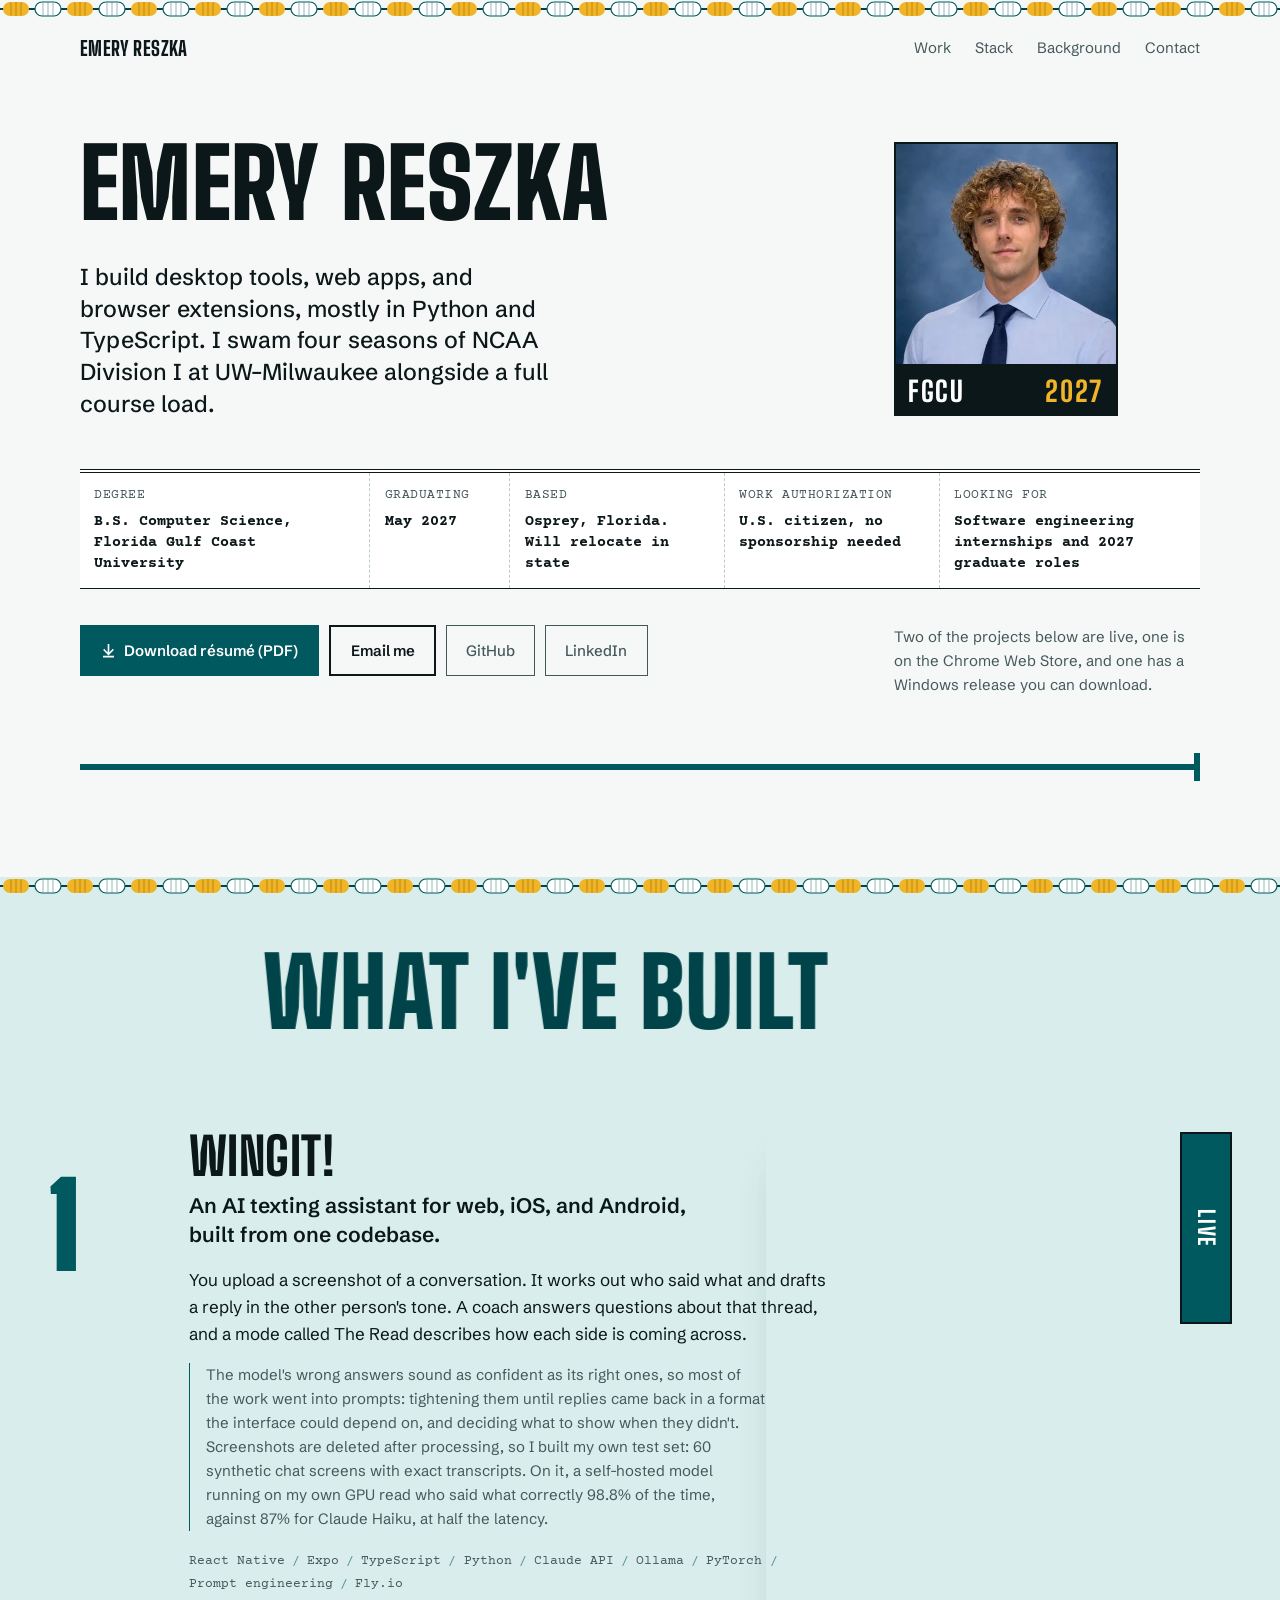
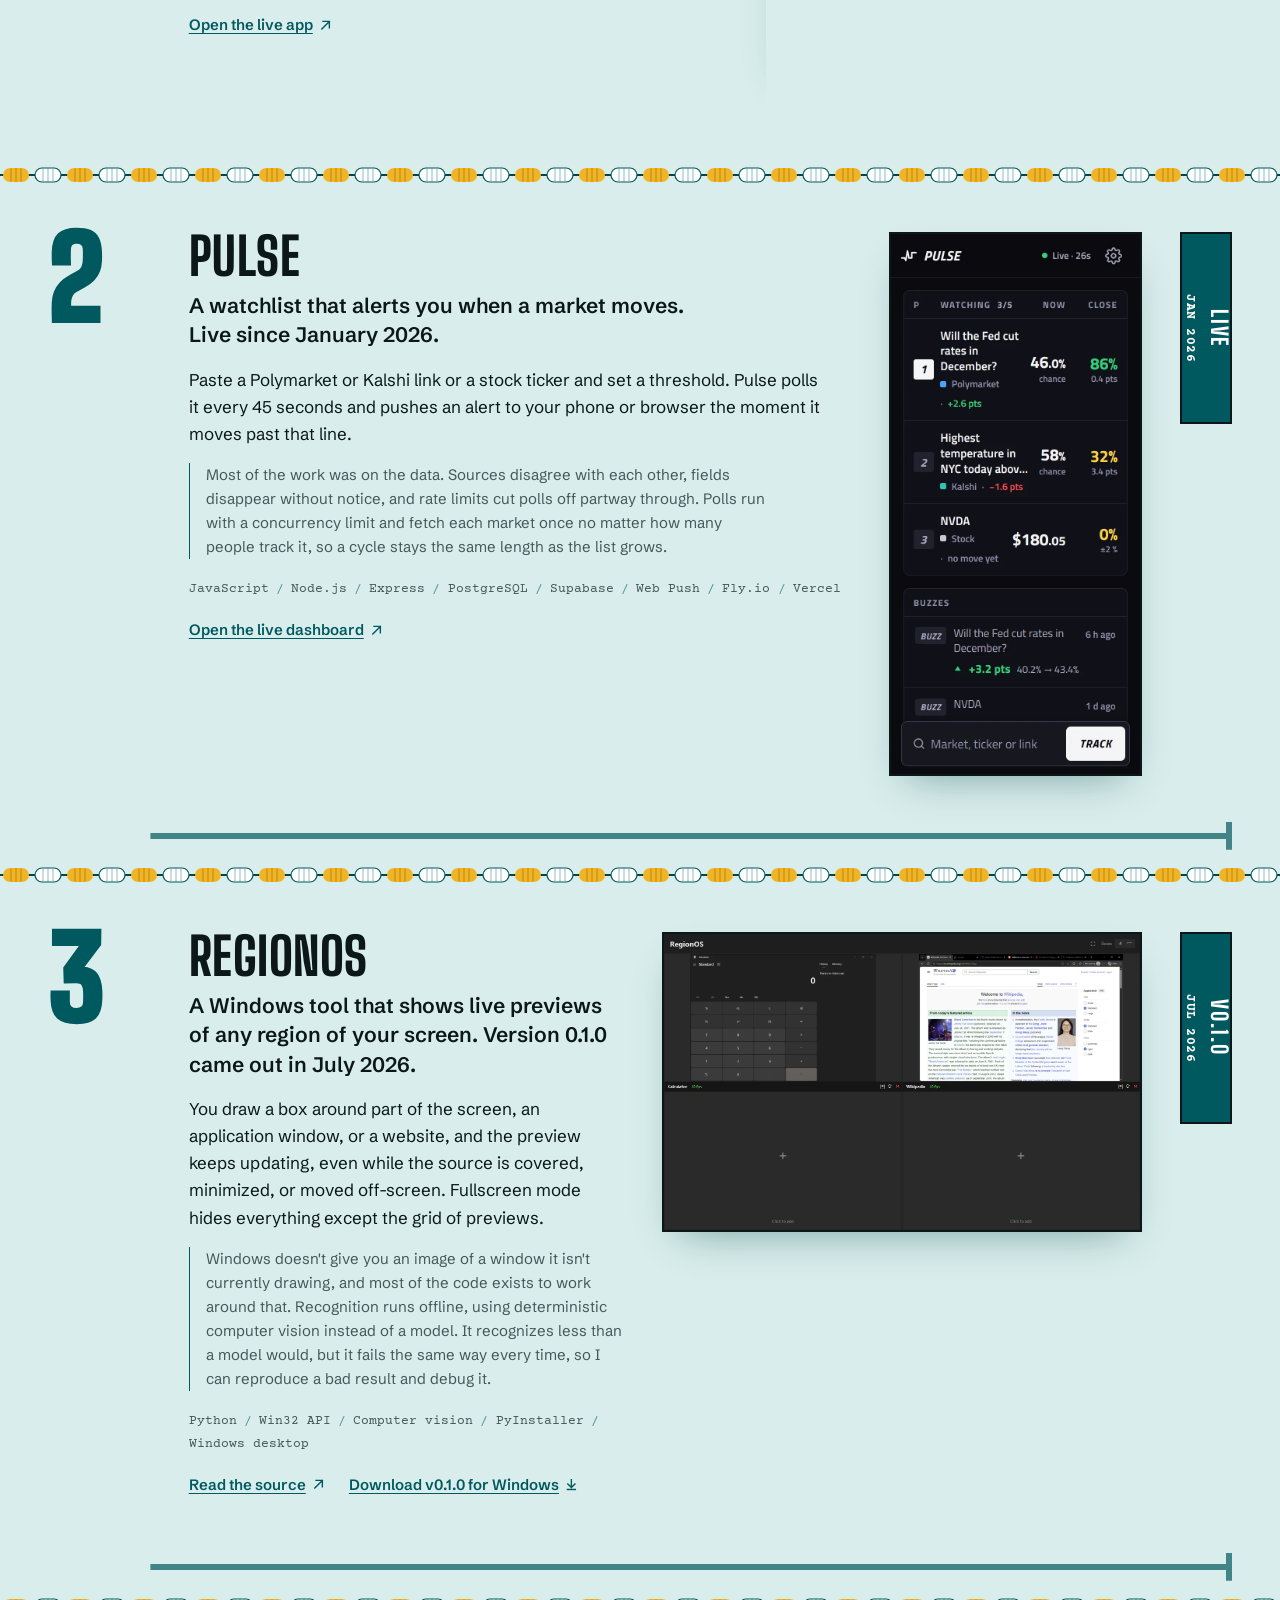
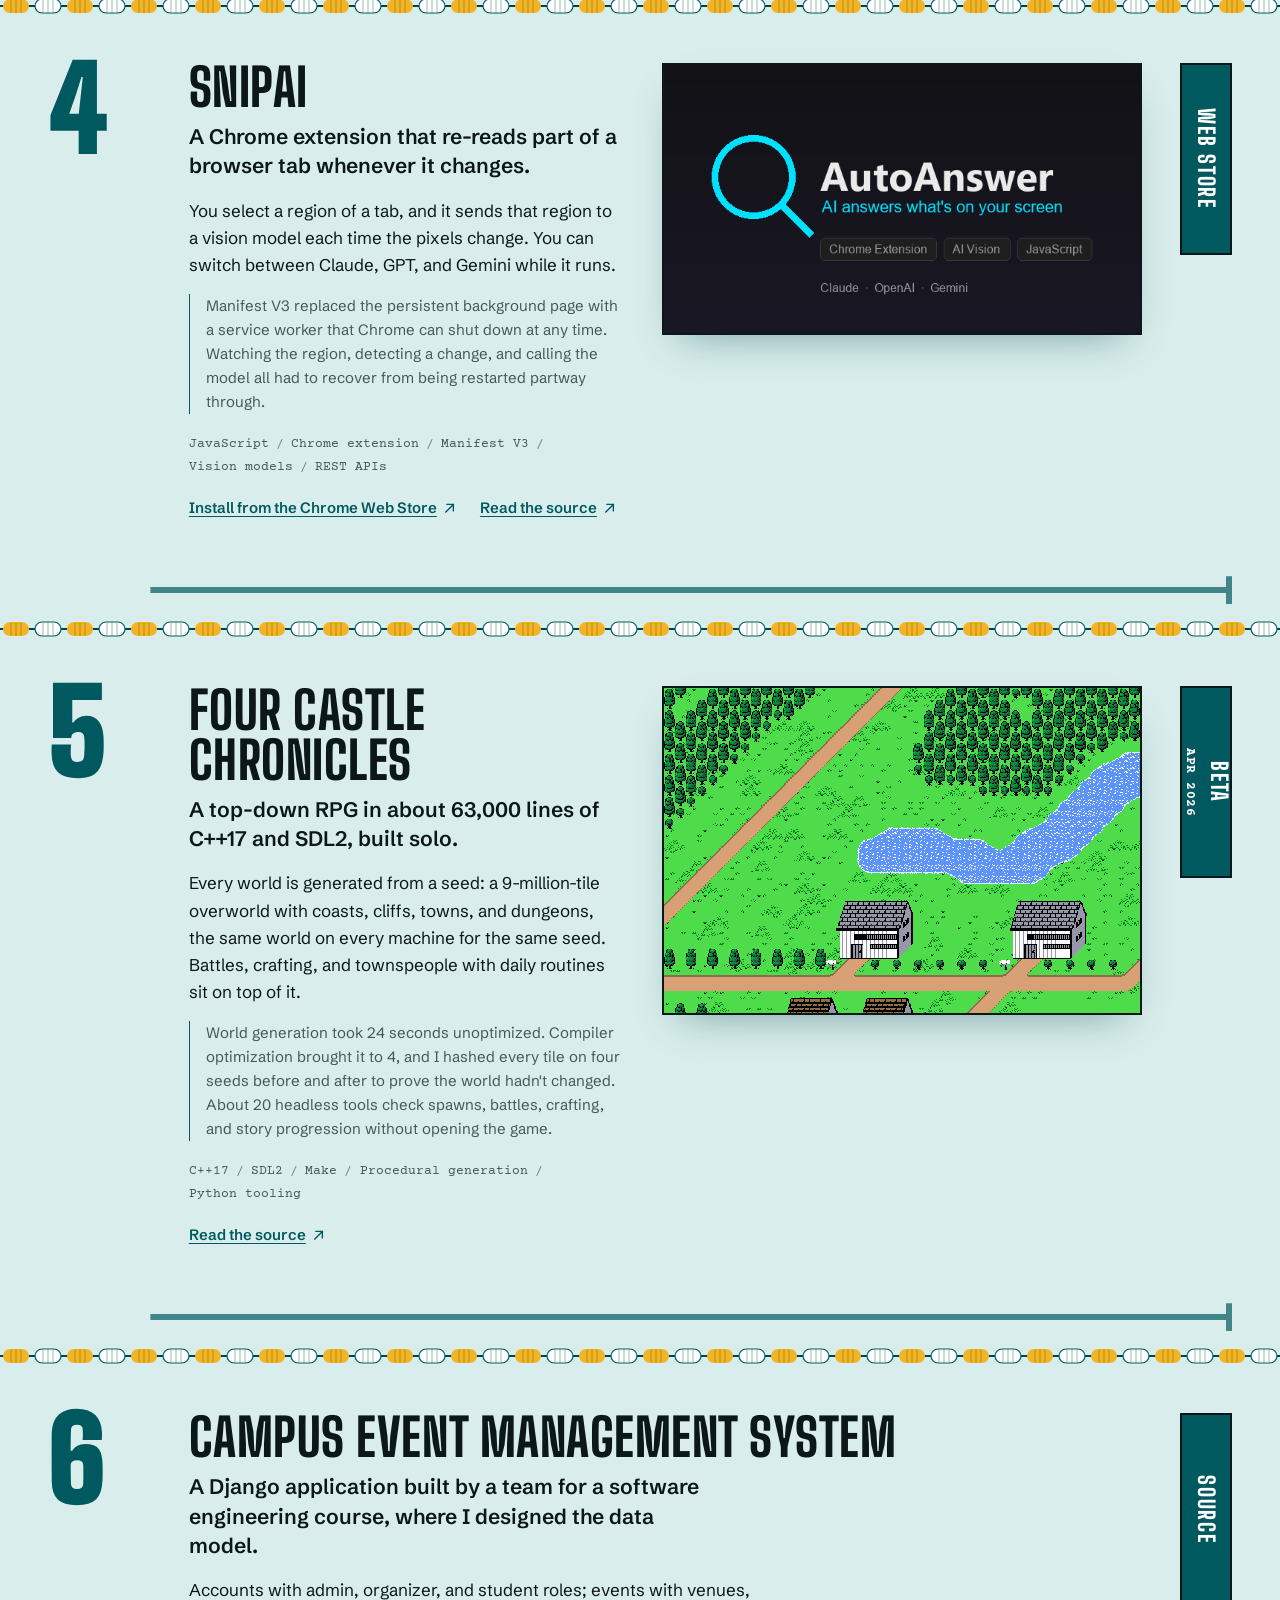
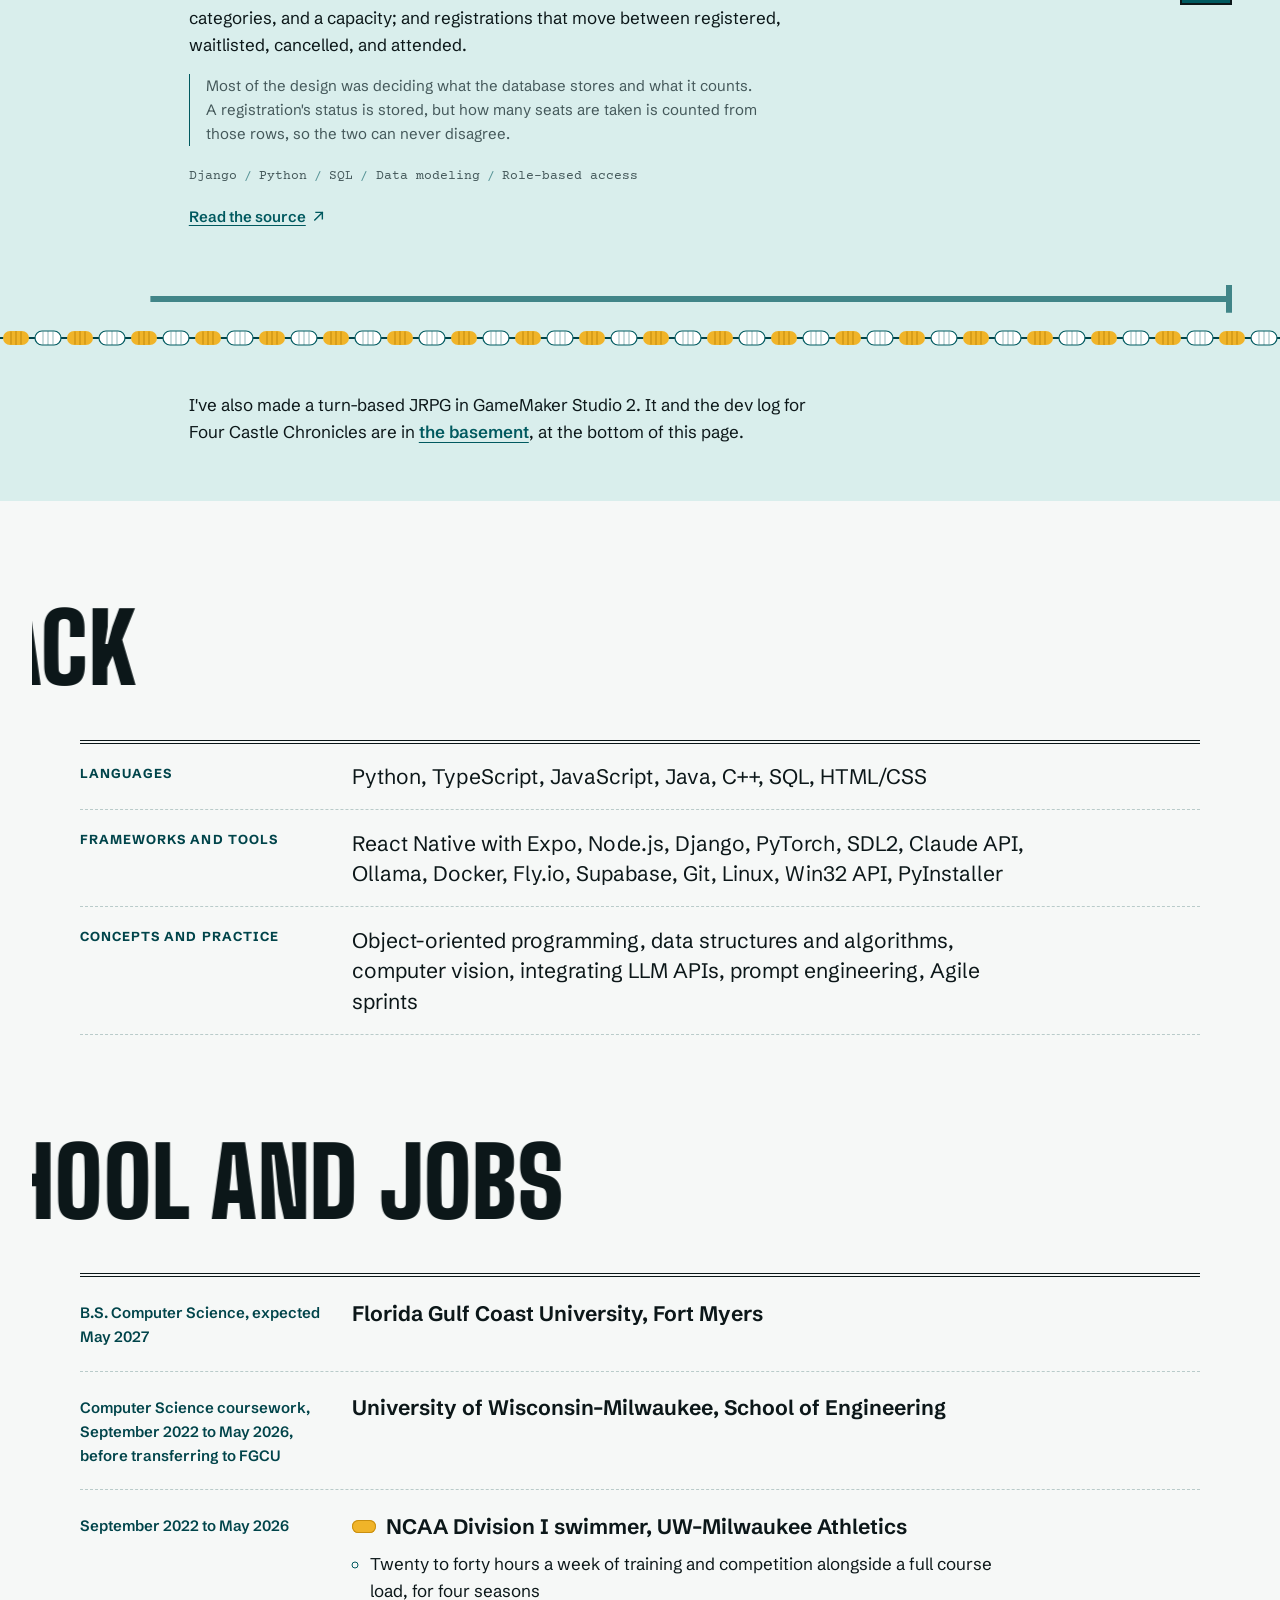
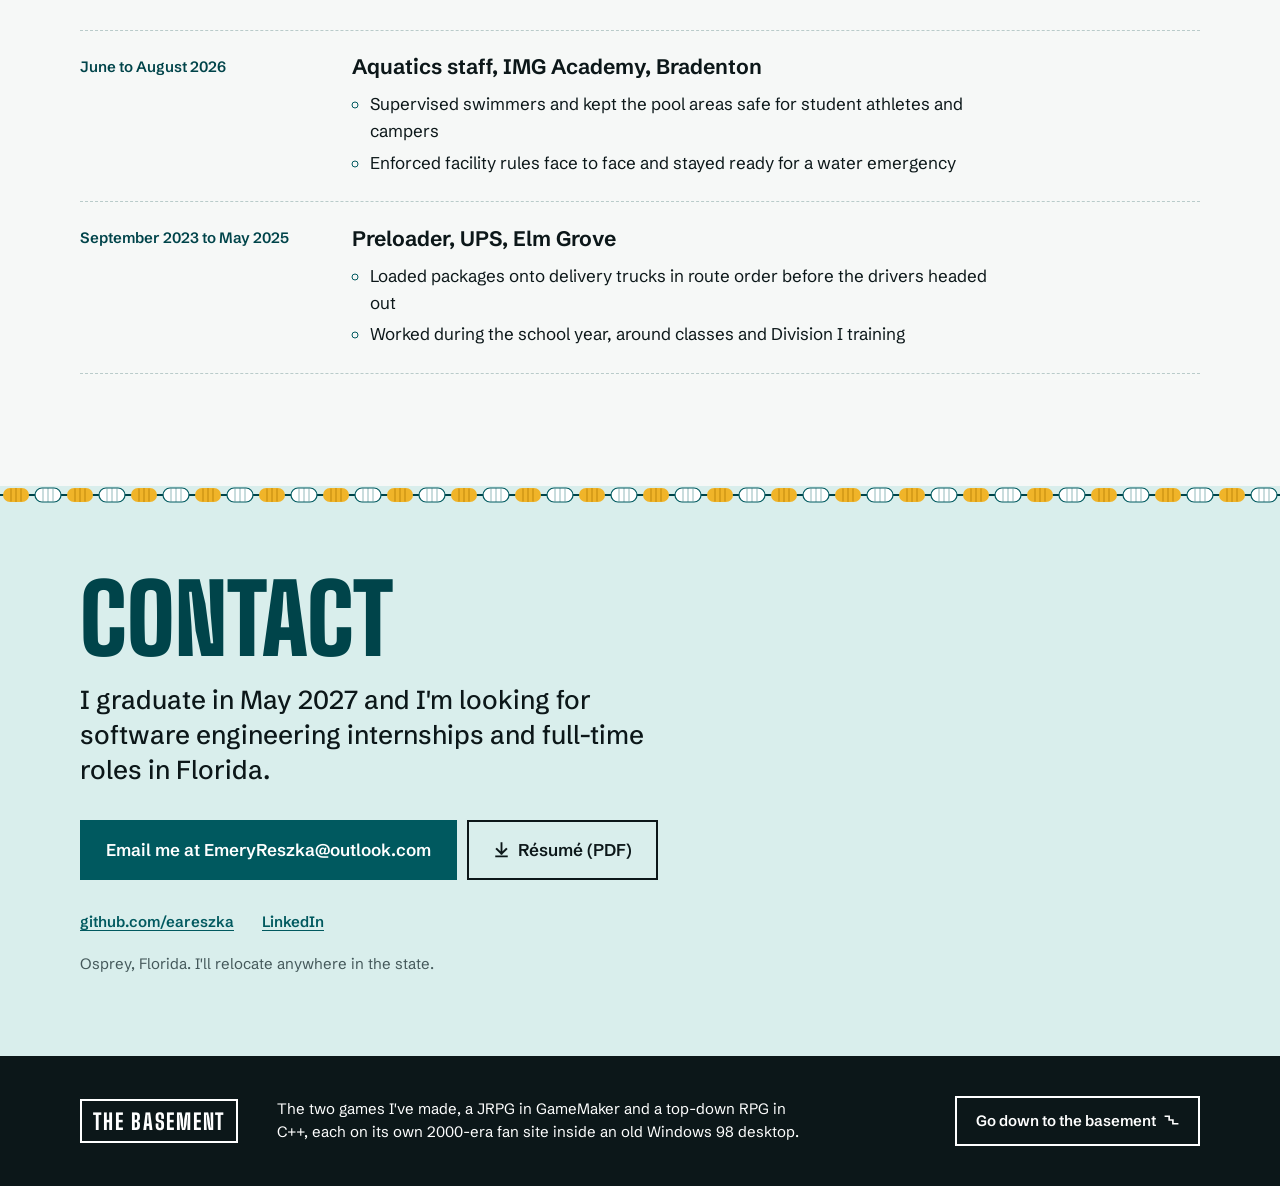
==== commit 7ff4ffcd: "Give the UPS job its start and end months Co-Authored-By: Claude Opus 5.5 (1M context) <noreply@anth" ====
--- a/index.html
+++ b/index.html
@@ -314,7 +314,7 @@
       </li>
       <li>
         <h3>Preloader, UPS, Elm Grove</h3>
-        <p class="when">2023 to 2025</p>
+        <p class="when">September 2023 to May 2025</p>
         <ul>
           <li>Loaded packages onto delivery trucks in route order before the drivers headed out</li>
           <li>Worked during the school year, around classes and Division I training</li>
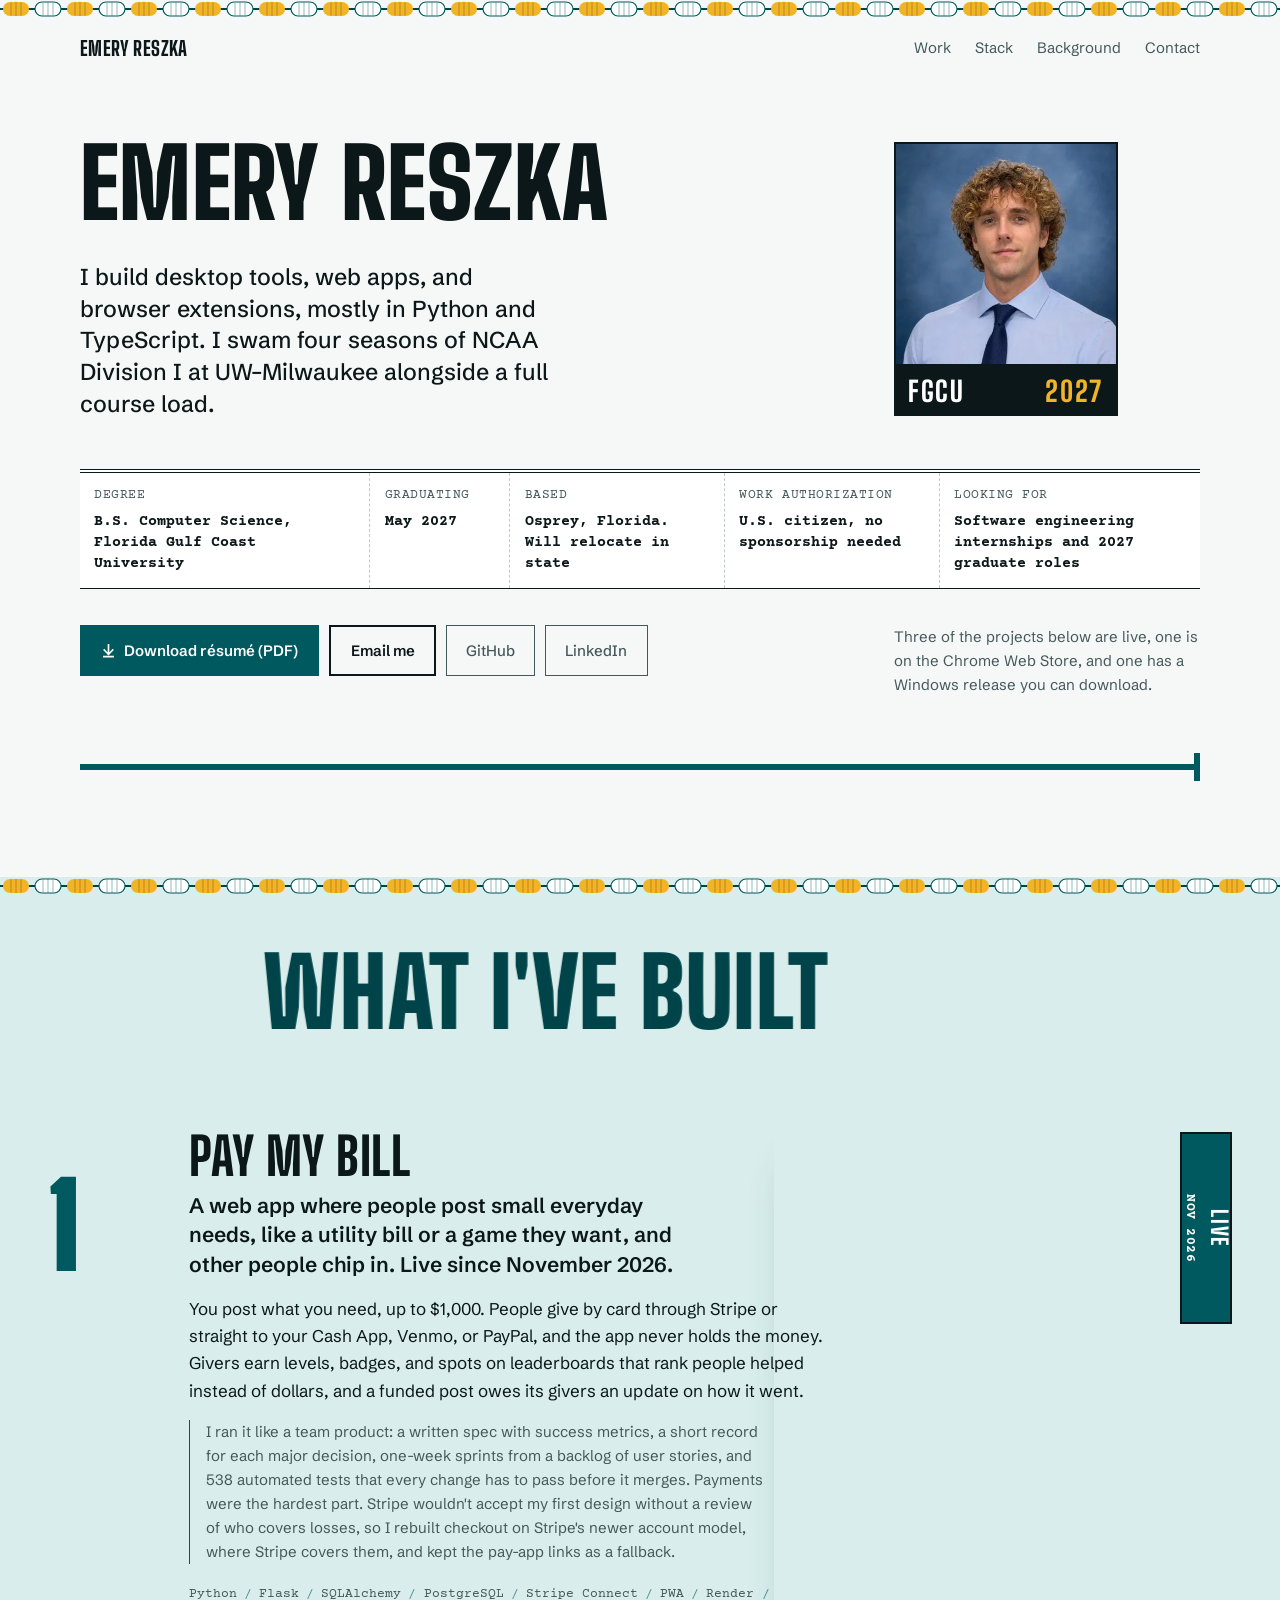
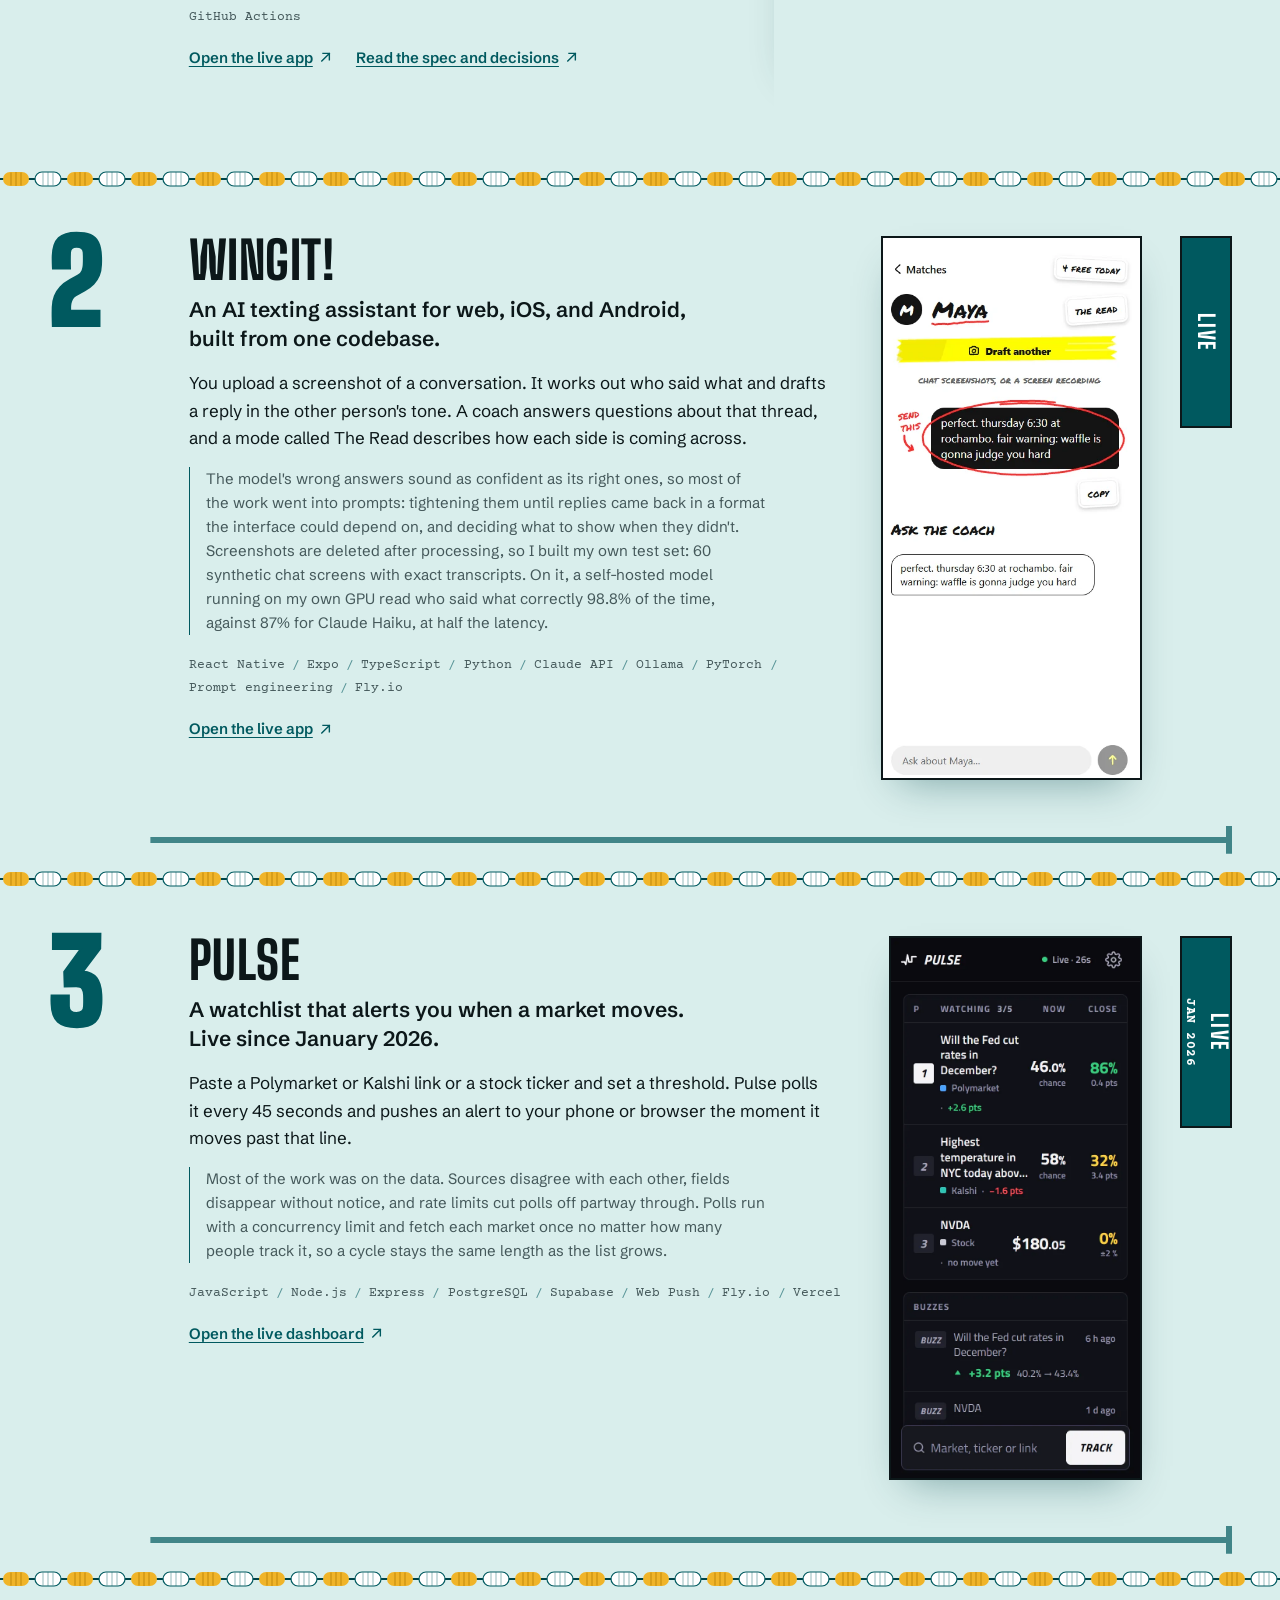
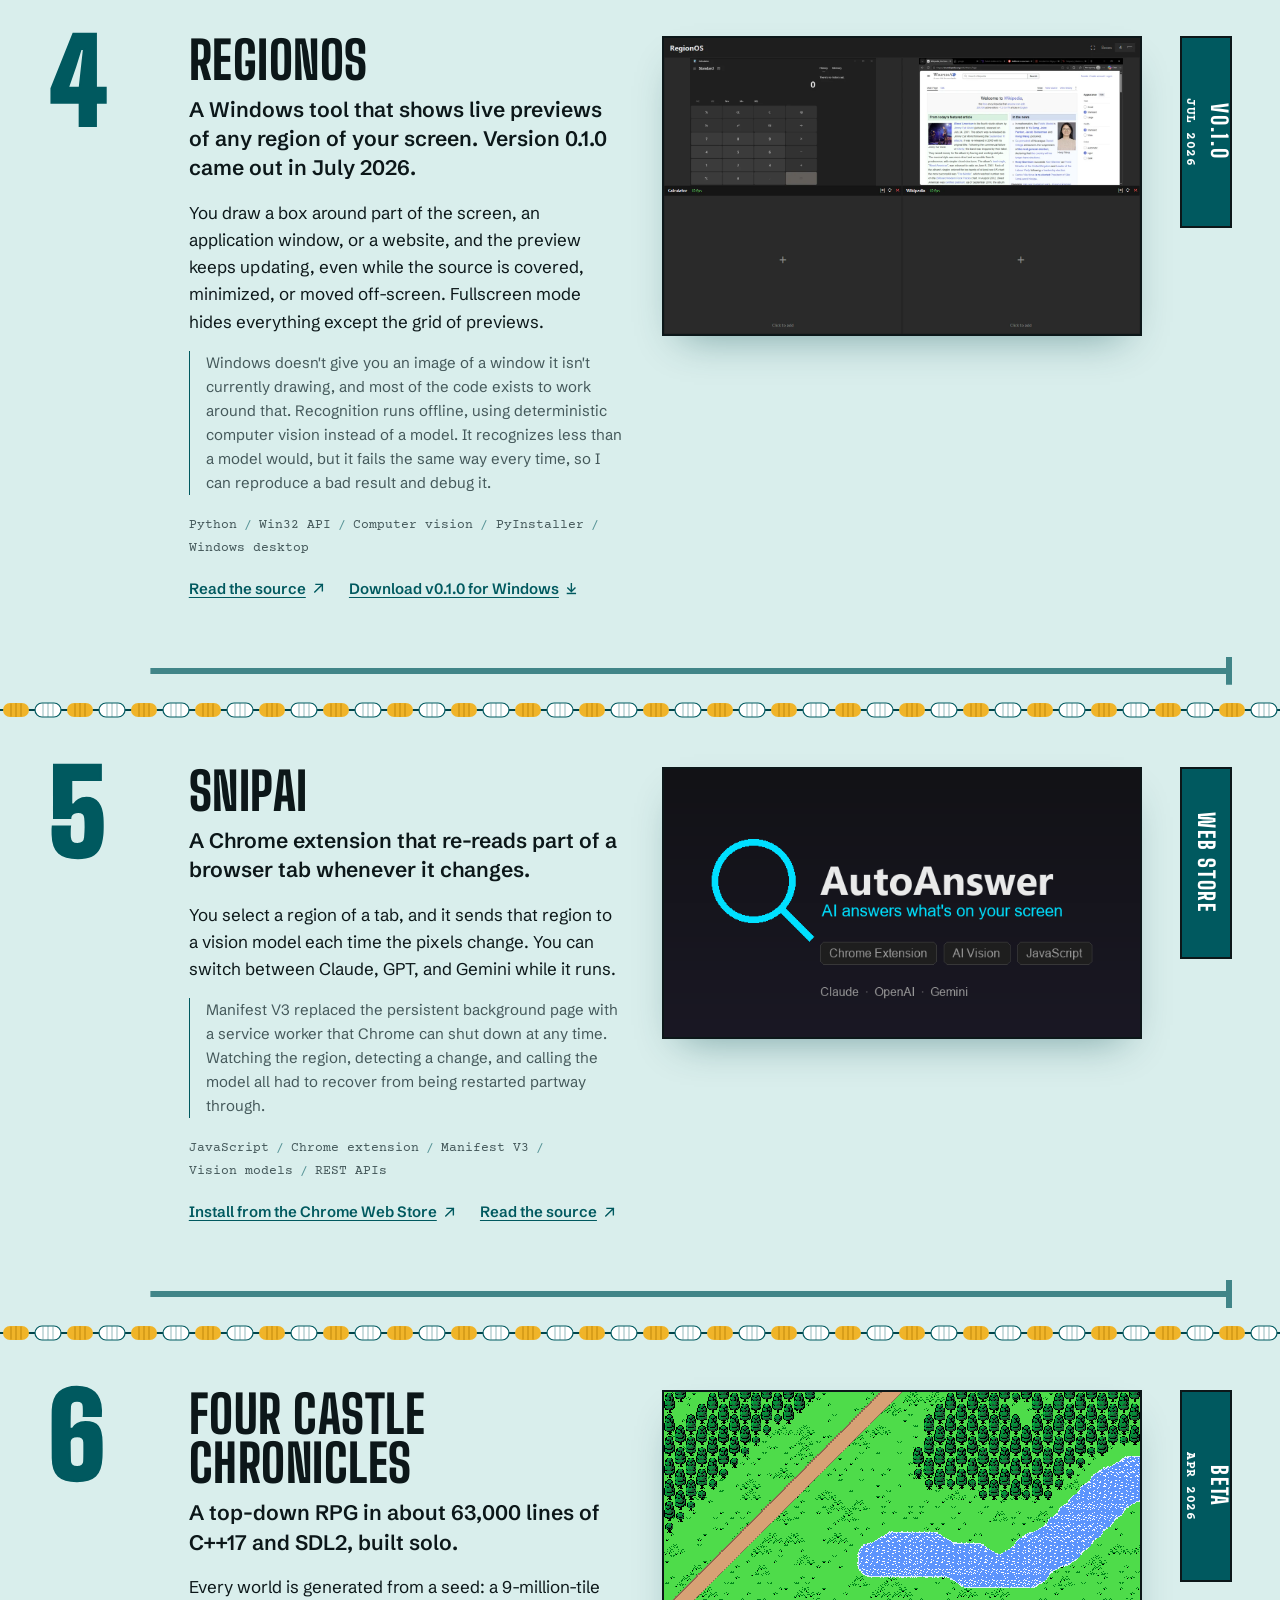
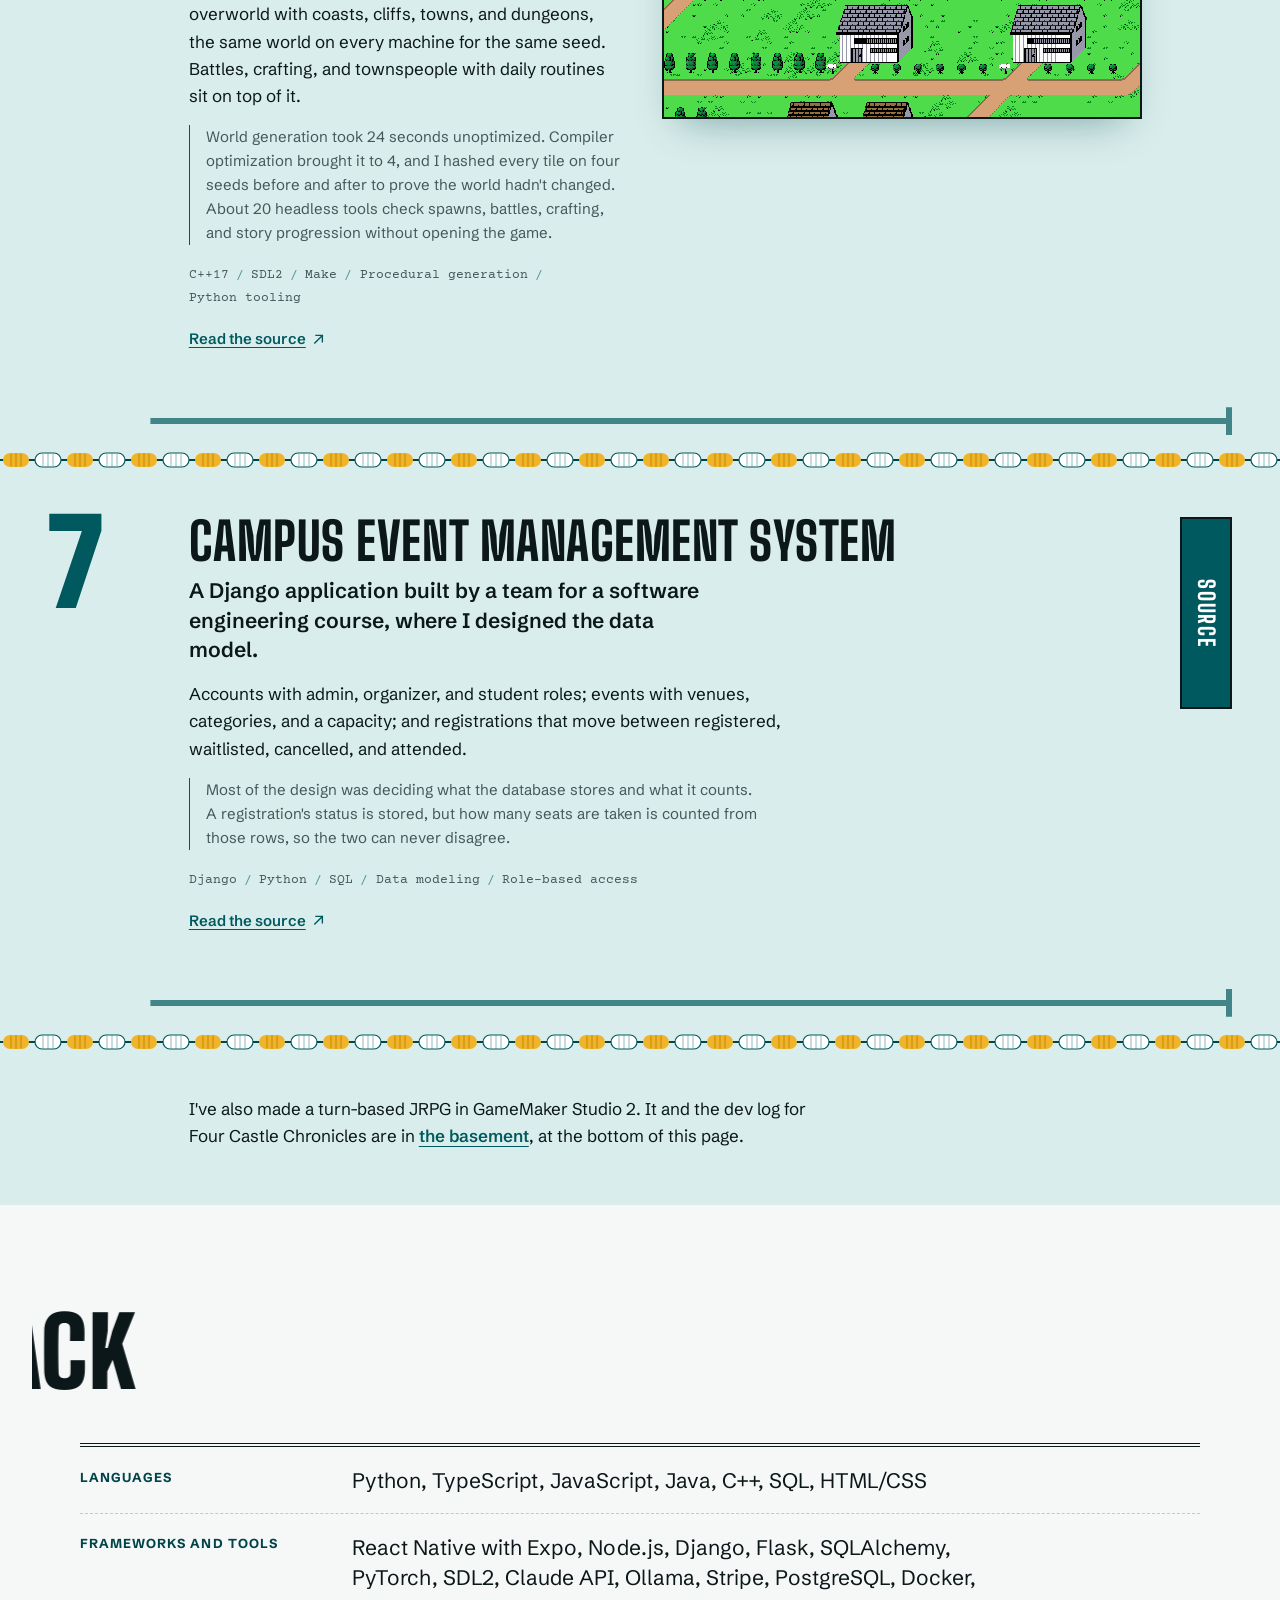
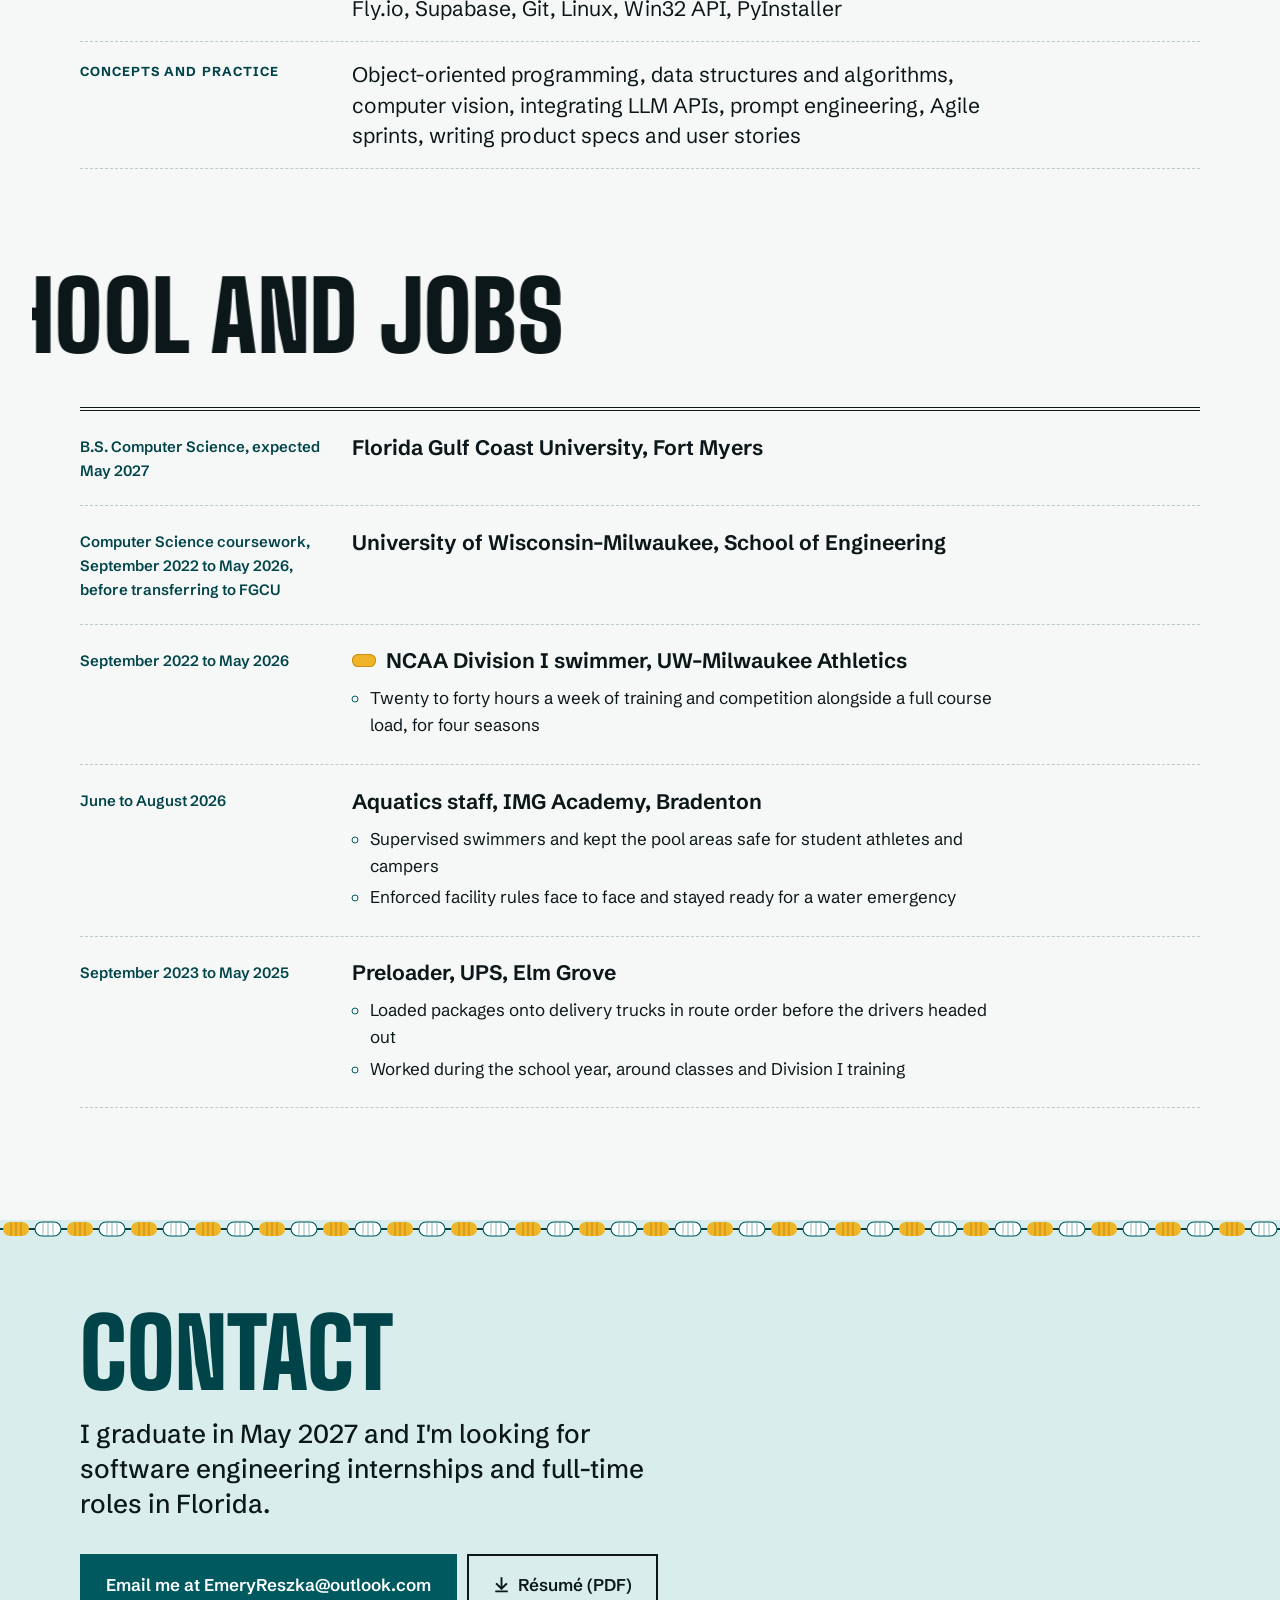
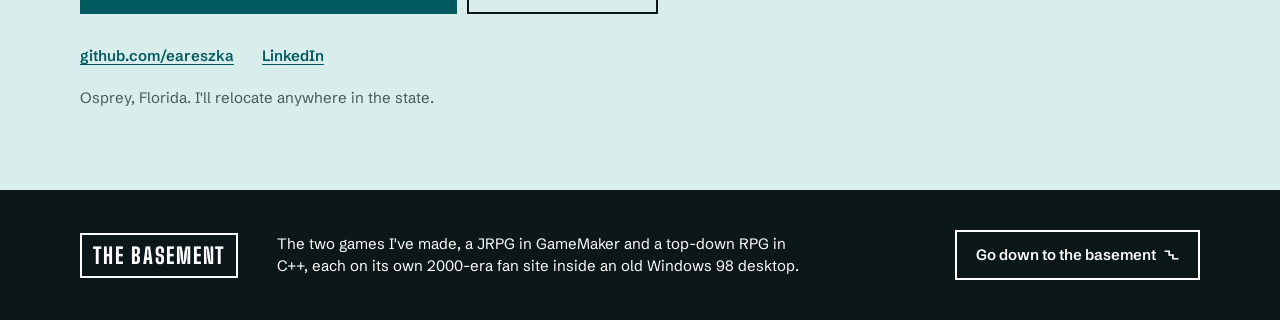
==== commit ac51d4f0: "feat: add Pay My Bill to the projects Pay My Bill takes lane 1, and the other lanes move down to 2-7" ====
--- a/index.html
+++ b/index.html
@@ -94,7 +94,7 @@
       <a class="action action--quiet" href="https://www.linkedin.com/in/emery-reszka/" target="_blank" rel="noopener">LinkedIn</a>
     </div>
 
-    <p class="blurb">Two of the projects below are live, one is on the Chrome Web Store, and one has a
+    <p class="blurb">Three of the projects below are live, one is on the Chrome Web Store, and one has a
       Windows release you can download.</p>
 
     <div class="laneline" aria-hidden="true"></div>
@@ -107,6 +107,39 @@
 
       <li class="lane" data-scroll>
         <span class="lane-no" aria-hidden="true">1</span>
+        <div class="lane-body">
+          <h3>Pay My Bill</h3>
+          <p class="what">A web app where people post small everyday needs, like a utility bill or a game they want, and other people chip in. Live since November 2026.</p>
+          <p>You post what you need, up to $1,000. People give by card through Stripe or straight to your
+            Cash App, Venmo, or PayPal, and the app never holds the money. Givers earn levels, badges, and
+            spots on leaderboards that rank people helped instead of dollars, and a funded post owes its
+            givers an update on how it went.</p>
+          <p class="hard">I ran it like a team product: a written spec with success metrics, a short record
+            for each major decision, one-week sprints from a backlog of user stories, and 538 automated
+            tests that every change has to pass before it merges. Payments were the hardest part. Stripe
+            wouldn't accept my first design without a review of who covers losses, so I rebuilt checkout on
+            Stripe's newer account model, where Stripe covers them, and kept the pay-app links as a
+            fallback.</p>
+          <ul class="stack">
+            <li>Python</li><li>Flask</li><li>SQLAlchemy</li><li>PostgreSQL</li><li>Stripe Connect</li>
+            <li>PWA</li><li>Render</li><li>GitHub Actions</li>
+          </ul>
+          <p class="go">
+            <a href="https://pay-my-bill-staging.onrender.com/" target="_blank" rel="noopener">Open the live app<svg aria-hidden="true"><use href="#i-out"/></svg></a>
+            <a href="https://github.com/eareszka/pay-my-bill/tree/main/docs" target="_blank" rel="noopener">Read the spec and decisions<svg aria-hidden="true"><use href="#i-out"/></svg></a>
+          </p>
+        </div>
+        <picture class="shot">
+          <source srcset="img/paymybill-1.webp" type="image/webp">
+          <img class="shot--tall" src="img/paymybill-1.png" width="640" height="1388"
+               loading="lazy" decoding="async"
+               alt="Pay My Bill on a phone, filled with sample data: a post card asking for a board game for game night, five of sixty-four dollars raised, a Chip in button, a Next arrow showing one of ten posts, and tabs for All, Needs and Wants.">
+        </picture>
+        <p class="pad"><span class="sr">Status: </span><span>Live</span><small>Nov 2026</small></p>
+      </li>
+
+      <li class="lane" data-scroll>
+        <span class="lane-no" aria-hidden="true">2</span>
         <div class="lane-body">
           <h3>WingIt!</h3>
           <p class="what">An AI texting assistant for web, iOS, and Android, built from one codebase.</p>
@@ -135,7 +168,7 @@
       </li>
 
       <li class="lane" data-scroll>
-        <span class="lane-no" aria-hidden="true">2</span>
+        <span class="lane-no" aria-hidden="true">3</span>
         <div class="lane-body">
           <h3>Pulse</h3>
           <p class="what">A watchlist that alerts you when a market moves. Live since January 2026.</p>
@@ -161,7 +194,7 @@
       </li>
 
       <li class="lane" data-scroll>
-        <span class="lane-no" aria-hidden="true">3</span>
+        <span class="lane-no" aria-hidden="true">4</span>
         <div class="lane-body">
           <h3>RegionOS</h3>
           <p class="what">A Windows tool that shows live previews of any region of your screen. Version 0.1.0 came out in July 2026.</p>
@@ -190,7 +223,7 @@
       </li>
 
       <li class="lane" data-scroll>
-        <span class="lane-no" aria-hidden="true">4</span>
+        <span class="lane-no" aria-hidden="true">5</span>
         <div class="lane-body">
           <h3>SnipAI</h3>
           <p class="what">A Chrome extension that re-reads part of a browser tab whenever it changes.</p>
@@ -217,7 +250,7 @@
       </li>
 
       <li class="lane" data-scroll>
-        <span class="lane-no" aria-hidden="true">5</span>
+        <span class="lane-no" aria-hidden="true">6</span>
         <div class="lane-body">
           <h3>Four Castle Chronicles</h3>
           <p class="what">A top-down RPG in about 63,000 lines of C++17 and SDL2, built solo.</p>
@@ -242,7 +275,7 @@
       </li>
 
       <li class="lane lane--text" data-scroll>
-        <span class="lane-no" aria-hidden="true">6</span>
+        <span class="lane-no" aria-hidden="true">7</span>
         <div class="lane-body">
           <h3>Campus event management system</h3>
           <p class="what">A Django application built by a team for a software engineering course, where I designed the data model.</p>
@@ -274,13 +307,13 @@
       </div>
       <div>
         <dt>Frameworks and tools</dt>
-        <dd>React Native with Expo, Node.js, Django, PyTorch, SDL2, Claude API, Ollama, Docker, Fly.io,
-          Supabase, Git, Linux, Win32 API, PyInstaller</dd>
+        <dd>React Native with Expo, Node.js, Django, Flask, SQLAlchemy, PyTorch, SDL2, Claude API, Ollama,
+          Stripe, PostgreSQL, Docker, Fly.io, Supabase, Git, Linux, Win32 API, PyInstaller</dd>
       </div>
       <div>
         <dt>Concepts and practice</dt>
         <dd>Object-oriented programming, data structures and algorithms, computer vision, integrating LLM
-          APIs, prompt engineering, Agile sprints</dd>
+          APIs, prompt engineering, Agile sprints, writing product specs and user stories</dd>
       </div>
     </dl>
   </section>
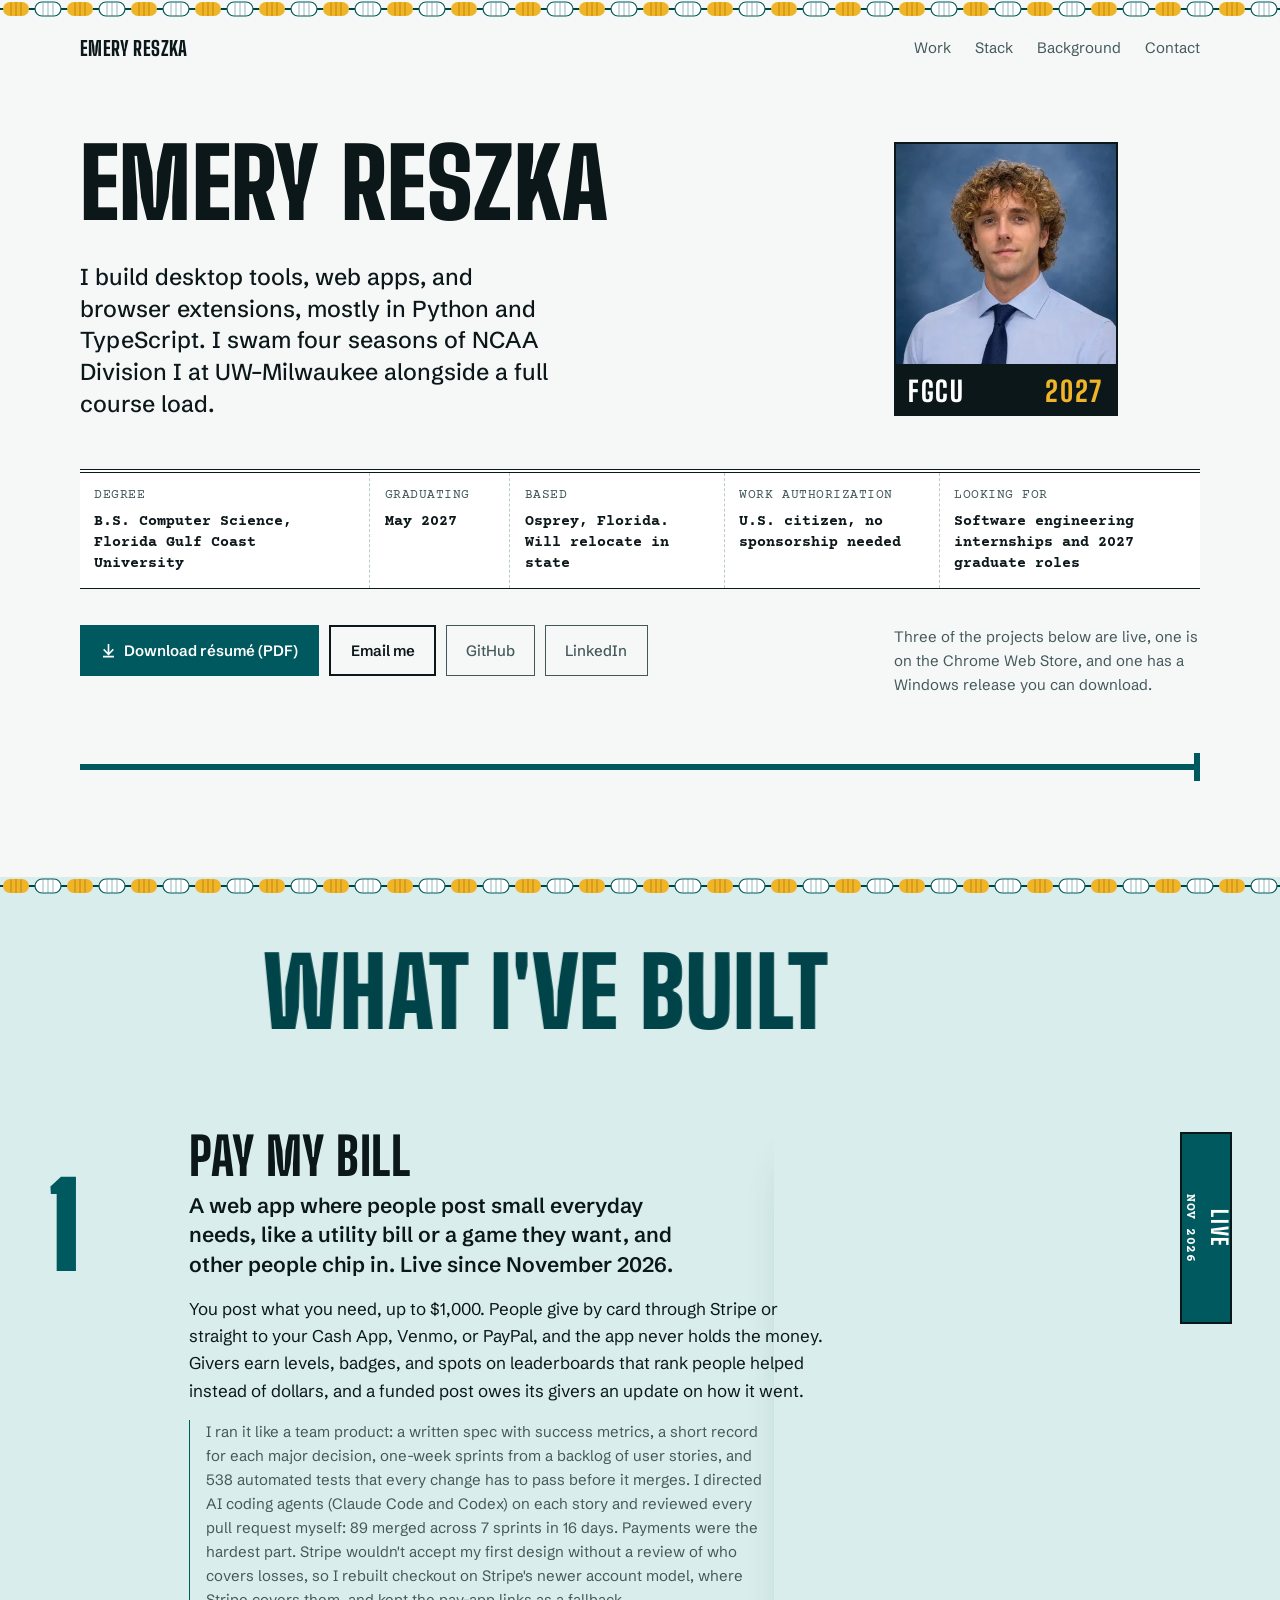
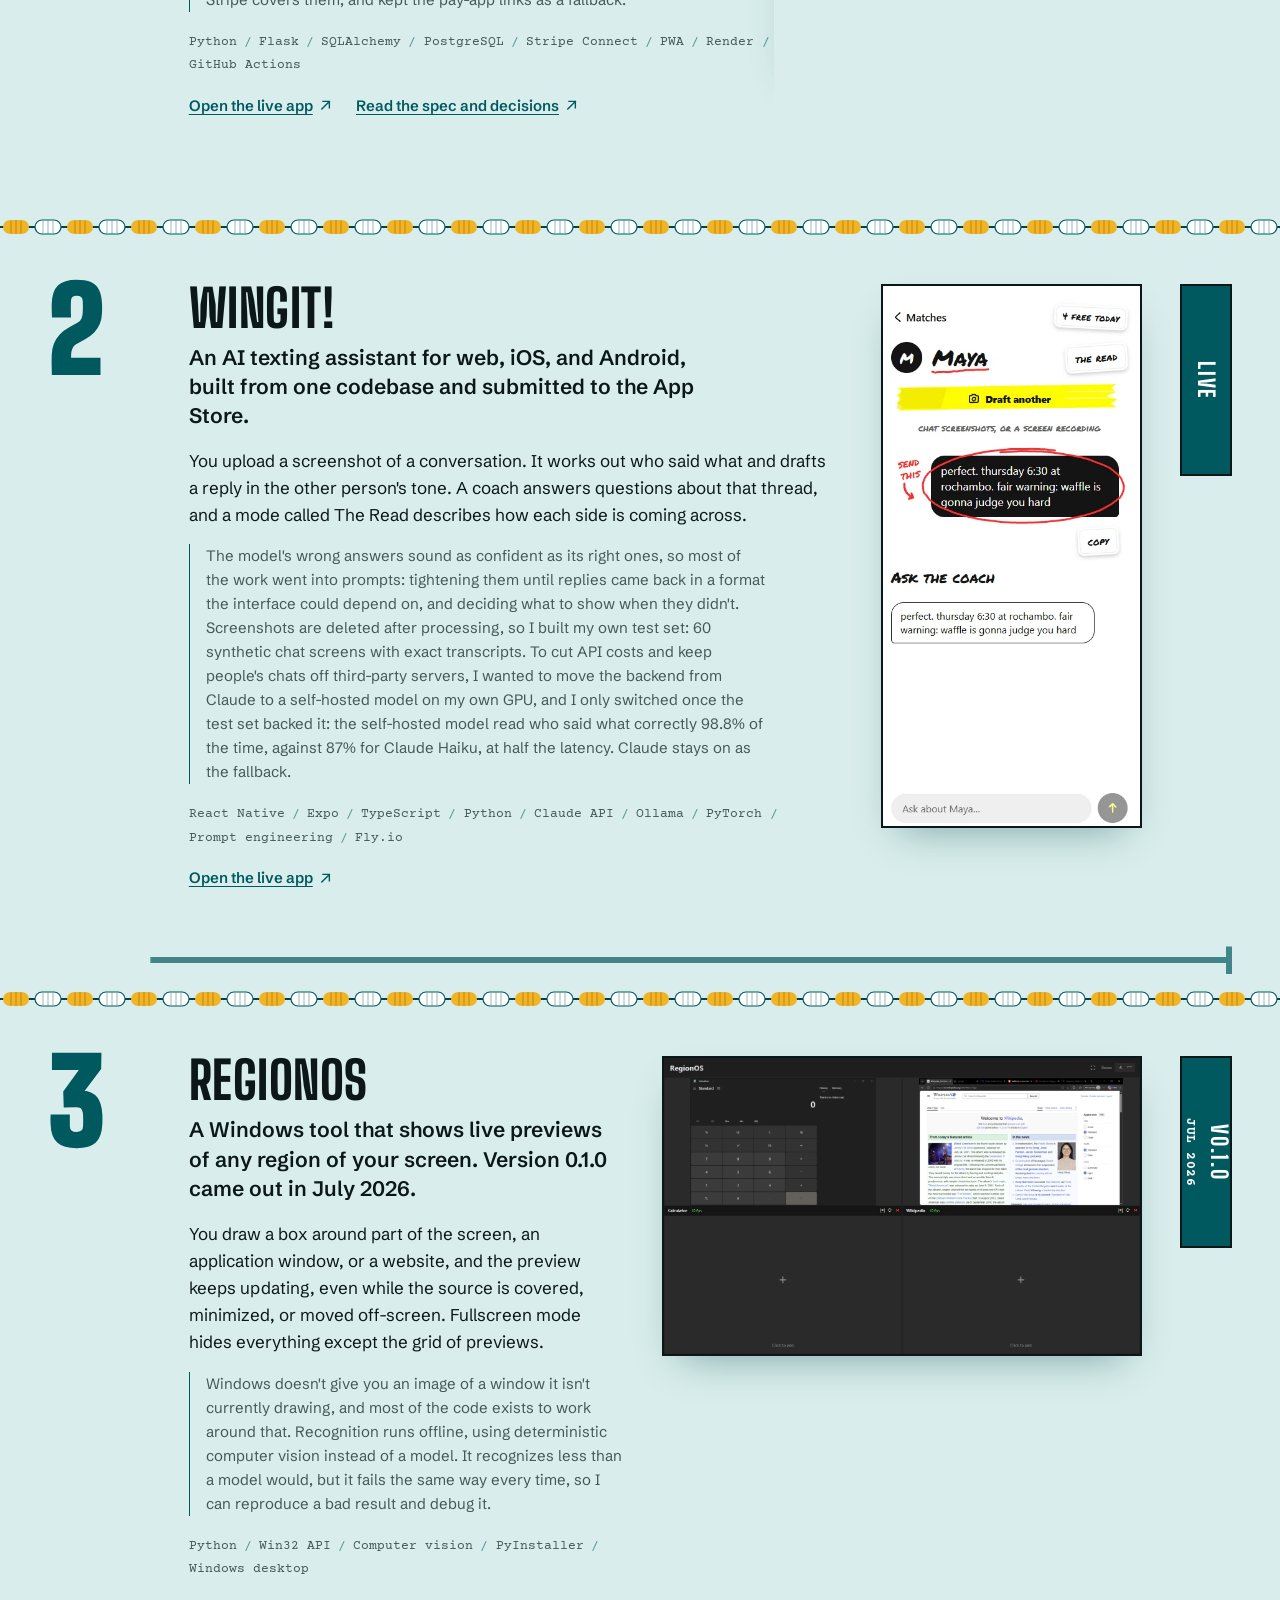
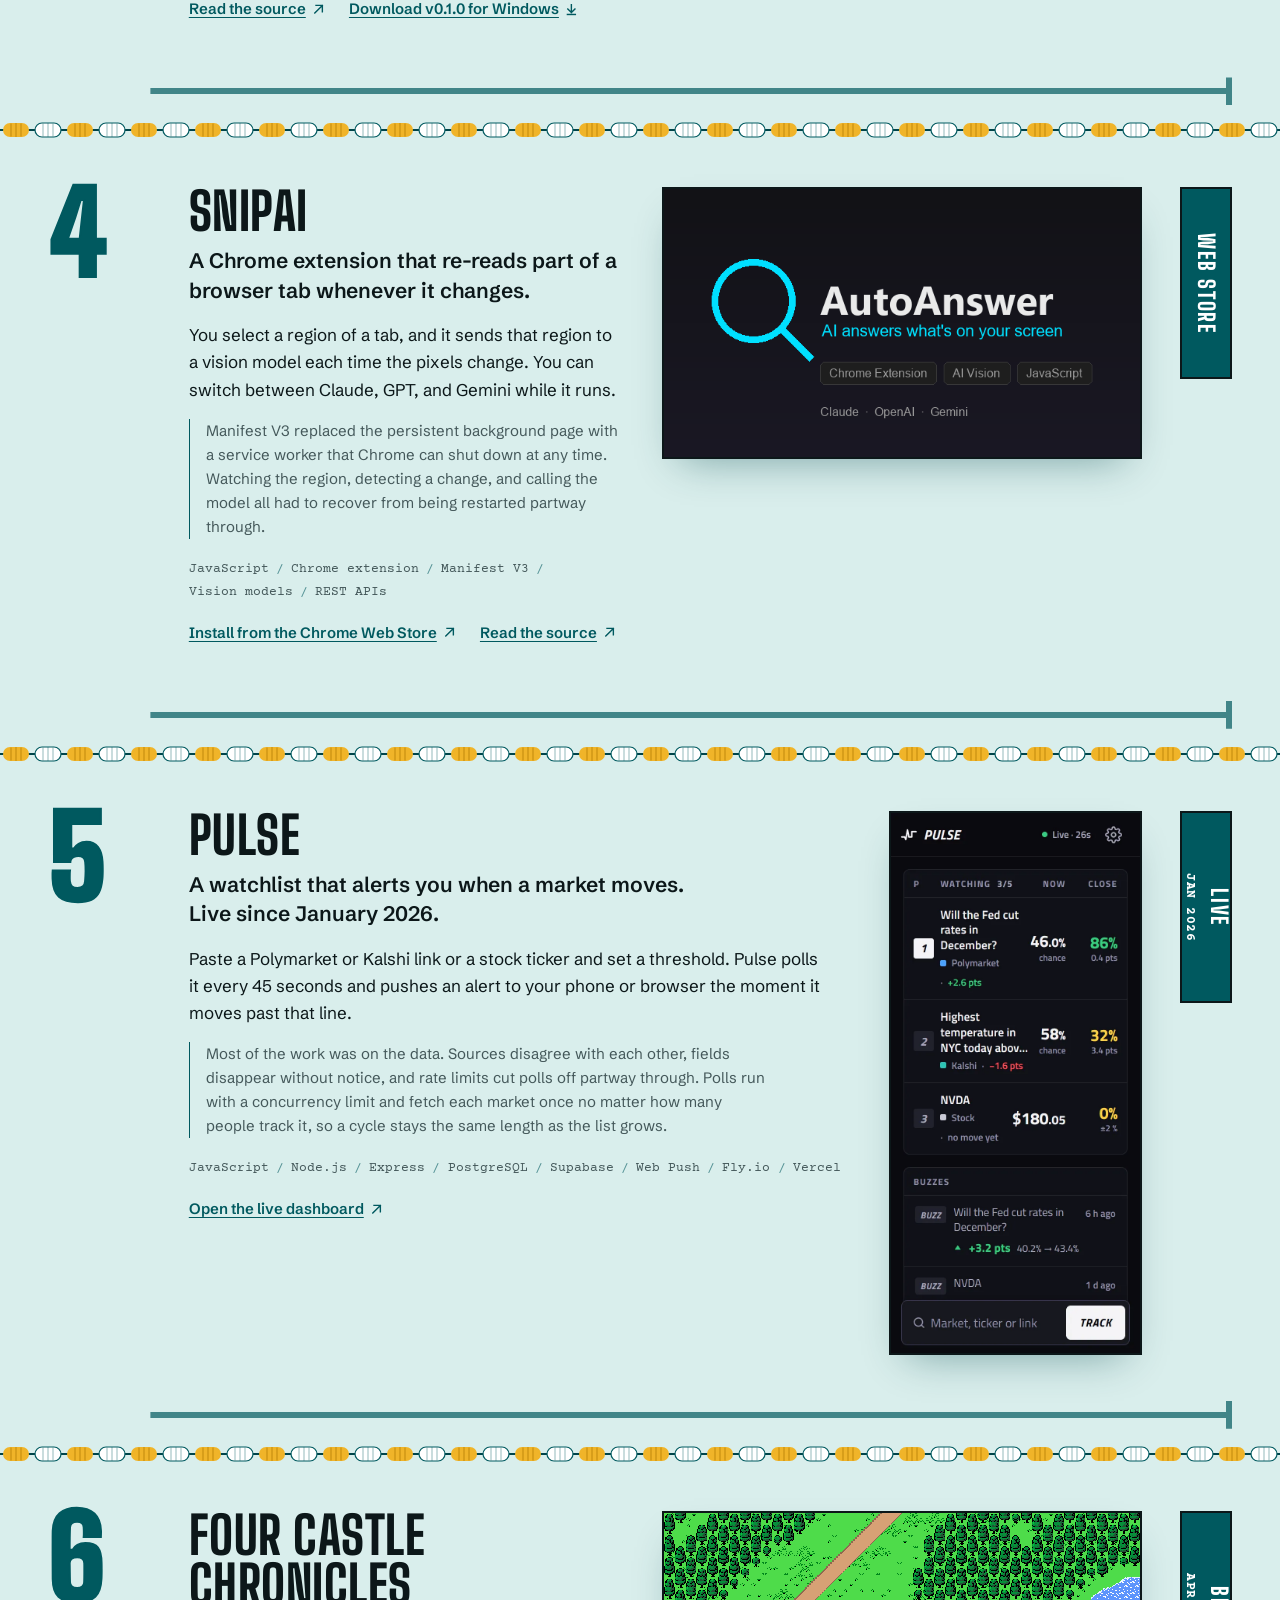
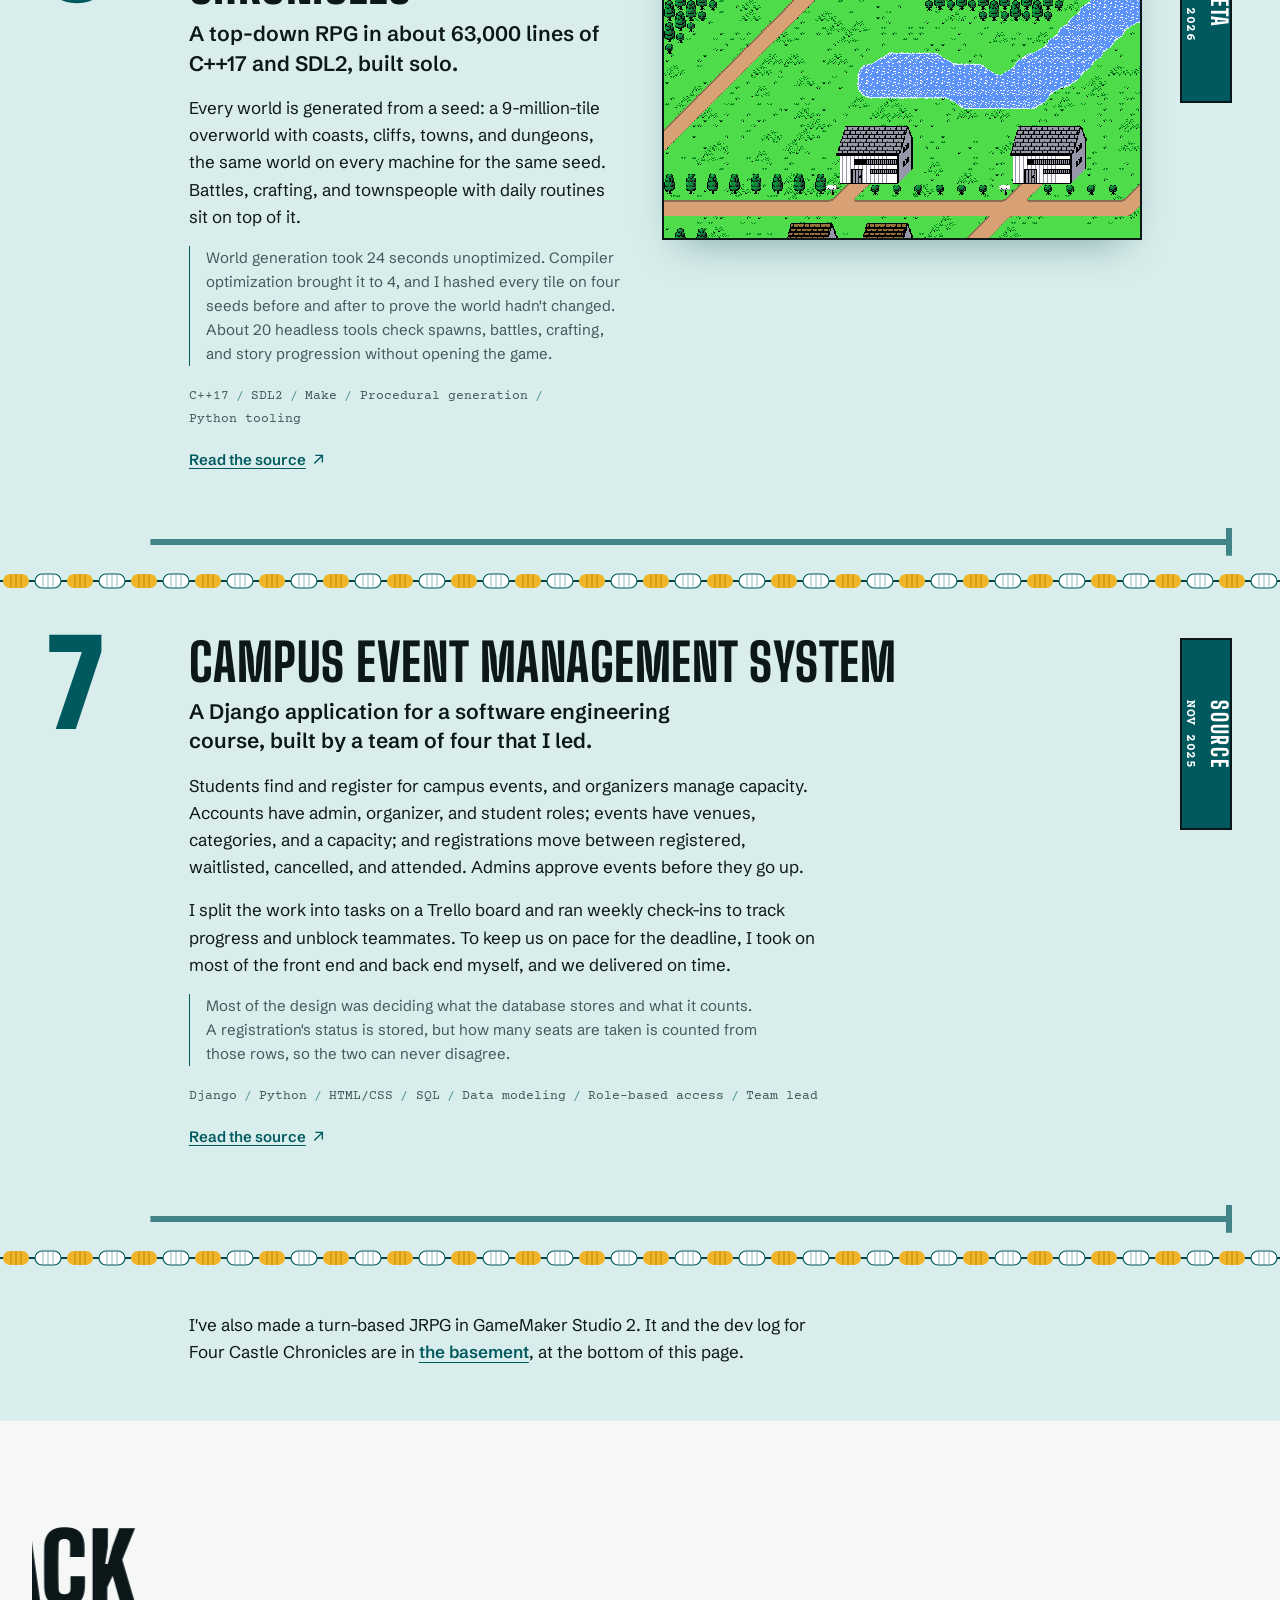
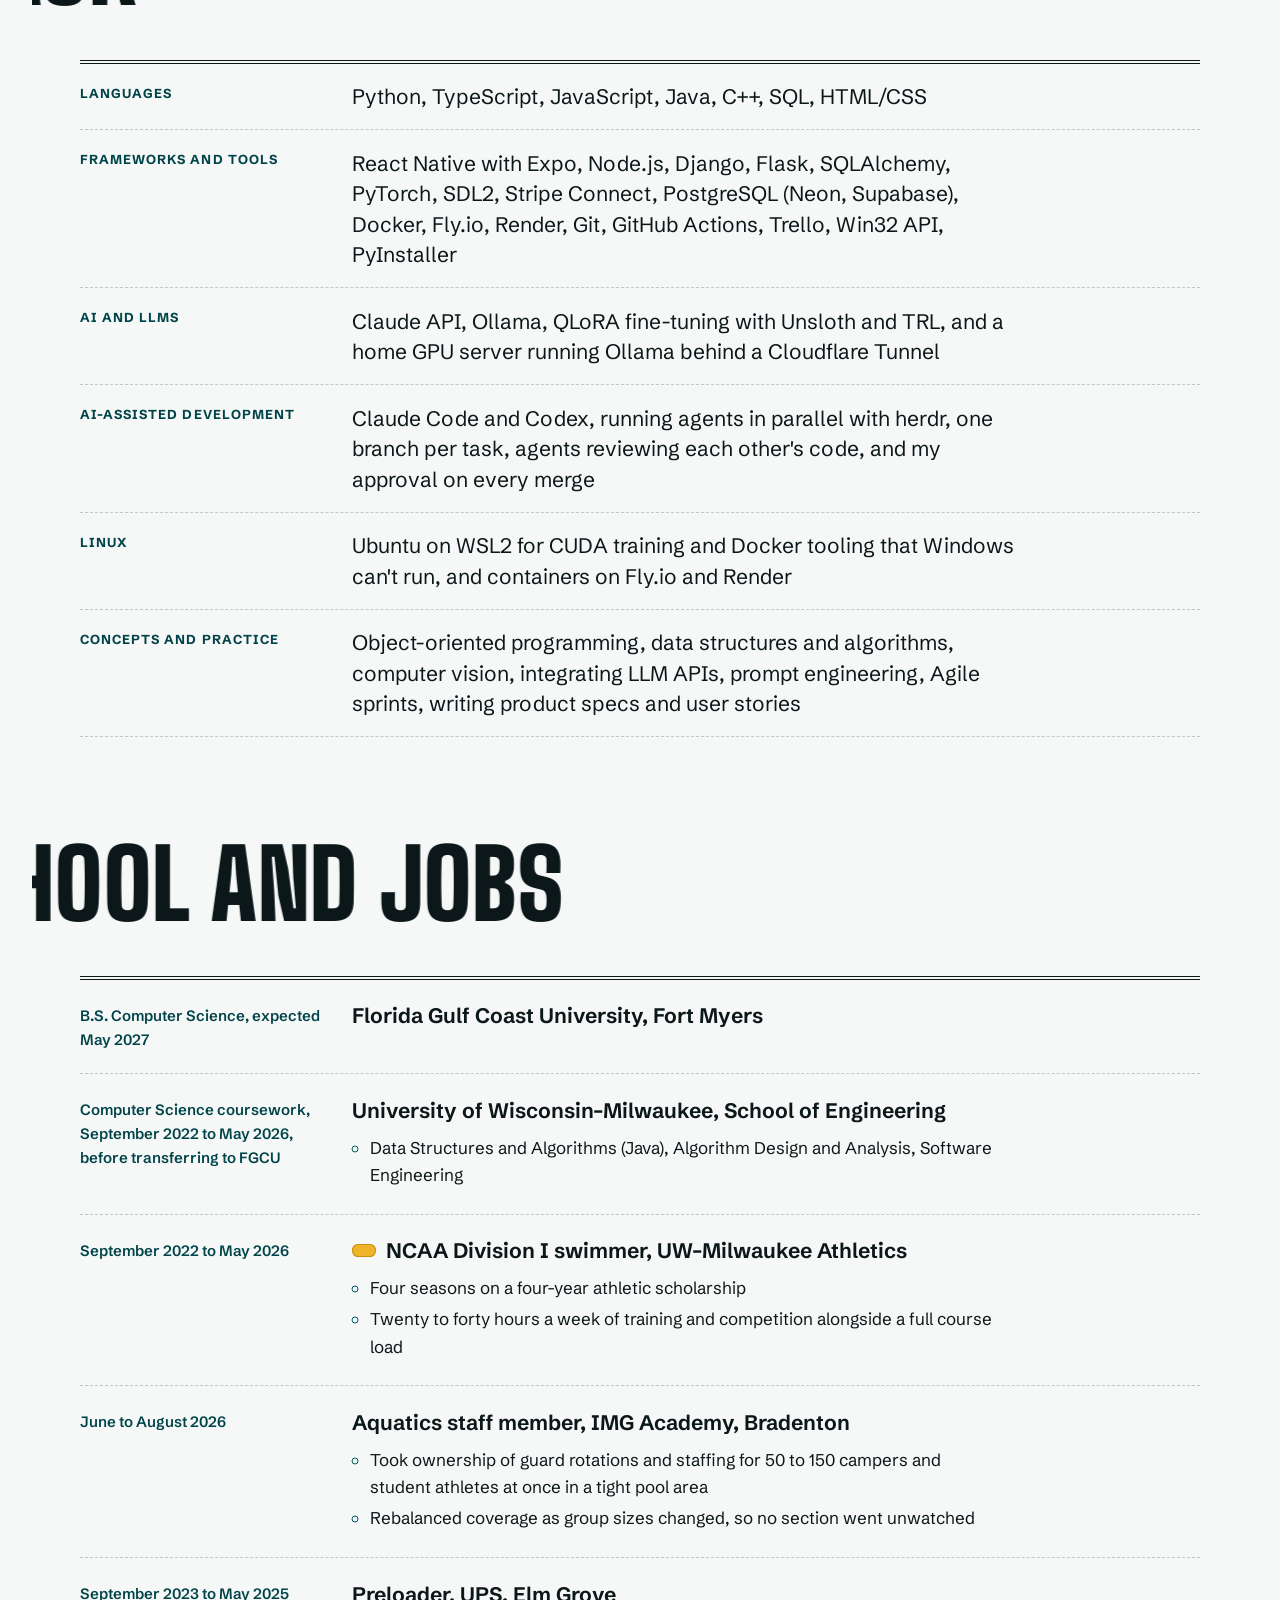
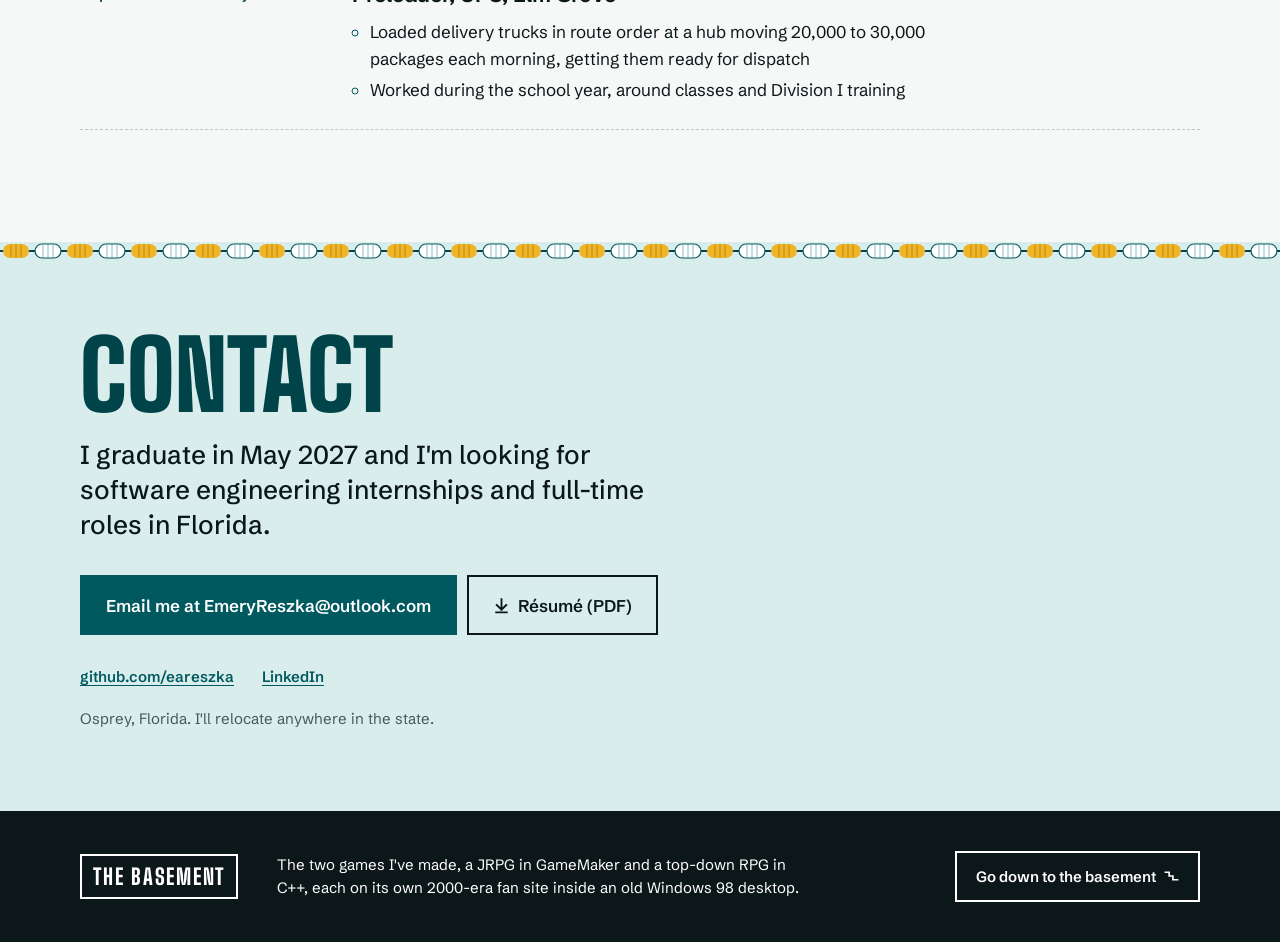
==== commit ae08ea2d: "Bring the site in line with the November resume - Campus event system: Team Lead of a 4-person team," ====
--- a/index.html
+++ b/index.html
@@ -116,7 +116,9 @@
             givers an update on how it went.</p>
           <p class="hard">I ran it like a team product: a written spec with success metrics, a short record
             for each major decision, one-week sprints from a backlog of user stories, and 538 automated
-            tests that every change has to pass before it merges. Payments were the hardest part. Stripe
+            tests that every change has to pass before it merges. I directed AI coding agents (Claude Code
+            and Codex) on each story and reviewed every pull request myself: 89 merged across 7 sprints in
+            16 days. Payments were the hardest part. Stripe
             wouldn't accept my first design without a review of who covers losses, so I rebuilt checkout on
             Stripe's newer account model, where Stripe covers them, and kept the pay-app links as a
             fallback.</p>
@@ -142,16 +144,18 @@
         <span class="lane-no" aria-hidden="true">2</span>
         <div class="lane-body">
           <h3>WingIt!</h3>
-          <p class="what">An AI texting assistant for web, iOS, and Android, built from one codebase.</p>
+          <p class="what">An AI texting assistant for web, iOS, and Android, built from one codebase and submitted to the App Store.</p>
           <p>You upload a screenshot of a conversation. It works out who said what and drafts a reply in the
             other person's tone. A coach answers questions about that thread, and a mode called The Read
             describes how each side is coming across.</p>
           <p class="hard">The model's wrong answers sound as confident as its right ones, so most of the work
             went into prompts: tightening them until replies came back in a format the interface could depend
             on, and deciding what to show when they didn't. Screenshots are deleted after processing, so I
-            built my own test set: 60 synthetic chat screens with exact transcripts. On it, a self-hosted
-            model running on my own GPU read who said what correctly 98.8% of the time, against 87% for
-            Claude Haiku, at half the latency.</p>
+            built my own test set: 60 synthetic chat screens with exact transcripts. To cut API costs and
+            keep people's chats off third-party servers, I wanted to move the backend from Claude to a
+            self-hosted model on my own GPU, and I only switched once the test set backed it: the
+            self-hosted model read who said what correctly 98.8% of the time, against 87% for Claude Haiku,
+            at half the latency. Claude stays on as the fallback.</p>
           <ul class="stack">
             <li>React Native</li><li>Expo</li><li>TypeScript</li><li>Python</li>
             <li>Claude API</li><li>Ollama</li><li>PyTorch</li><li>Prompt engineering</li><li>Fly.io</li>
@@ -169,32 +173,6 @@
 
       <li class="lane" data-scroll>
         <span class="lane-no" aria-hidden="true">3</span>
-        <div class="lane-body">
-          <h3>Pulse</h3>
-          <p class="what">A watchlist that alerts you when a market moves. Live since January 2026.</p>
-          <p>Paste a Polymarket or Kalshi link or a stock ticker and set a threshold. Pulse polls it every
-            45 seconds and pushes an alert to your phone or browser the moment it moves past that line.</p>
-          <p class="hard">Most of the work was on the data. Sources disagree with each other, fields
-            disappear without notice, and rate limits cut polls off partway through. Polls run with a
-            concurrency limit and fetch each market once no matter how many people track it, so a cycle
-            stays the same length as the list grows.</p>
-          <ul class="stack">
-            <li>JavaScript</li><li>Node.js</li><li>Express</li><li>PostgreSQL</li><li>Supabase</li>
-            <li>Web Push</li><li>Fly.io</li><li>Vercel</li>
-          </ul>
-          <p class="go"><a href="https://pulse-sooty-pi.vercel.app/" target="_blank" rel="noopener">Open the live dashboard<svg aria-hidden="true"><use href="#i-out"/></svg></a></p>
-        </div>
-        <picture class="shot">
-          <source srcset="img/pulse-1.webp" type="image/webp">
-          <img class="shot--tall" src="img/pulse-1.png" width="640" height="1388"
-               loading="lazy" decoding="async"
-               alt="Pulse on a phone-width screen: a watchlist of three of five slots mixing a Polymarket question, a Kalshi market and NVDA stock, each with its current value and how close it is to triggering an alert, above a list of recent buzzes.">
-        </picture>
-        <p class="pad"><span class="sr">Status: </span><span>Live</span><small>Jan 2026</small></p>
-      </li>
-
-      <li class="lane" data-scroll>
-        <span class="lane-no" aria-hidden="true">4</span>
         <div class="lane-body">
           <h3>RegionOS</h3>
           <p class="what">A Windows tool that shows live previews of any region of your screen. Version 0.1.0 came out in July 2026.</p>
@@ -223,7 +201,7 @@
       </li>
 
       <li class="lane" data-scroll>
-        <span class="lane-no" aria-hidden="true">5</span>
+        <span class="lane-no" aria-hidden="true">4</span>
         <div class="lane-body">
           <h3>SnipAI</h3>
           <p class="what">A Chrome extension that re-reads part of a browser tab whenever it changes.</p>
@@ -247,6 +225,32 @@
                alt="A title card for SnipAI, shown under the name AutoAnswer: AI answers what's on your screen, tagged Chrome extension, AI vision and JavaScript, over the names Claude, OpenAI and Gemini.">
         </picture>
         <p class="pad"><span class="sr">Status: </span><span>Web Store</span></p>
+      </li>
+
+      <li class="lane" data-scroll>
+        <span class="lane-no" aria-hidden="true">5</span>
+        <div class="lane-body">
+          <h3>Pulse</h3>
+          <p class="what">A watchlist that alerts you when a market moves. Live since January 2026.</p>
+          <p>Paste a Polymarket or Kalshi link or a stock ticker and set a threshold. Pulse polls it every
+            45 seconds and pushes an alert to your phone or browser the moment it moves past that line.</p>
+          <p class="hard">Most of the work was on the data. Sources disagree with each other, fields
+            disappear without notice, and rate limits cut polls off partway through. Polls run with a
+            concurrency limit and fetch each market once no matter how many people track it, so a cycle
+            stays the same length as the list grows.</p>
+          <ul class="stack">
+            <li>JavaScript</li><li>Node.js</li><li>Express</li><li>PostgreSQL</li><li>Supabase</li>
+            <li>Web Push</li><li>Fly.io</li><li>Vercel</li>
+          </ul>
+          <p class="go"><a href="https://pulse-sooty-pi.vercel.app/" target="_blank" rel="noopener">Open the live dashboard<svg aria-hidden="true"><use href="#i-out"/></svg></a></p>
+        </div>
+        <picture class="shot">
+          <source srcset="img/pulse-1.webp" type="image/webp">
+          <img class="shot--tall" src="img/pulse-1.png" width="640" height="1388"
+               loading="lazy" decoding="async"
+               alt="Pulse on a phone-width screen: a watchlist of three of five slots mixing a Polymarket question, a Kalshi market and NVDA stock, each with its current value and how close it is to triggering an alert, above a list of recent buzzes.">
+        </picture>
+        <p class="pad"><span class="sr">Status: </span><span>Live</span><small>Jan 2026</small></p>
       </li>
 
       <li class="lane" data-scroll>
@@ -278,18 +282,23 @@
         <span class="lane-no" aria-hidden="true">7</span>
         <div class="lane-body">
           <h3>Campus event management system</h3>
-          <p class="what">A Django application built by a team for a software engineering course, where I designed the data model.</p>
-          <p>Accounts with admin, organizer, and student roles; events with venues, categories, and a
-            capacity; and registrations that move between registered, waitlisted, cancelled, and attended.</p>
+          <p class="what">A Django application for a software engineering course, built by a team of four that I led.</p>
+          <p>Students find and register for campus events, and organizers manage capacity. Accounts have
+            admin, organizer, and student roles; events have venues, categories, and a capacity; and
+            registrations move between registered, waitlisted, cancelled, and attended. Admins approve
+            events before they go up.</p>
+          <p>I split the work into tasks on a Trello board and ran weekly check-ins to track progress and
+            unblock teammates. To keep us on pace for the deadline, I took on most of the front end and back
+            end myself, and we delivered on time.</p>
           <p class="hard">Most of the design was deciding what the database stores and what it counts. A
             registration's status is stored, but how many seats are taken is counted from those rows, so the
             two can never disagree.</p>
           <ul class="stack">
-            <li>Django</li><li>Python</li><li>SQL</li><li>Data modeling</li><li>Role-based access</li>
+            <li>Django</li><li>Python</li><li>HTML/CSS</li><li>SQL</li><li>Data modeling</li><li>Role-based access</li><li>Team lead</li>
           </ul>
           <p class="go"><a href="https://github.com/eareszka/campus-event-mgmt" target="_blank" rel="noopener">Read the source<svg aria-hidden="true"><use href="#i-out"/></svg></a></p>
         </div>
-        <p class="pad"><span class="sr">Status: </span><span>Source</span></p>
+        <p class="pad"><span class="sr">Status: </span><span>Source</span><small>Nov 2025</small></p>
       </li>
 
     </ol>
@@ -307,8 +316,24 @@
       </div>
       <div>
         <dt>Frameworks and tools</dt>
-        <dd>React Native with Expo, Node.js, Django, Flask, SQLAlchemy, PyTorch, SDL2, Claude API, Ollama,
-          Stripe, PostgreSQL, Docker, Fly.io, Supabase, Git, Linux, Win32 API, PyInstaller</dd>
+        <dd>React Native with Expo, Node.js, Django, Flask, SQLAlchemy, PyTorch, SDL2, Stripe Connect,
+          PostgreSQL (Neon, Supabase), Docker, Fly.io, Render, Git, GitHub Actions, Trello, Win32 API,
+          PyInstaller</dd>
+      </div>
+      <div>
+        <dt>AI and LLMs</dt>
+        <dd>Claude API, Ollama, QLoRA fine-tuning with Unsloth and TRL, and a home GPU server running Ollama
+          behind a Cloudflare Tunnel</dd>
+      </div>
+      <div>
+        <dt>AI-assisted development</dt>
+        <dd>Claude Code and Codex, running agents in parallel with herdr, one branch per task, agents reviewing
+          each other's code, and my approval on every merge</dd>
+      </div>
+      <div>
+        <dt>Linux</dt>
+        <dd>Ubuntu on WSL2 for CUDA training and Docker tooling that Windows can't run, and containers on
+          Fly.io and Render</dd>
       </div>
       <div>
         <dt>Concepts and practice</dt>
@@ -328,28 +353,33 @@
       <li>
         <h3>University of Wisconsin&ndash;Milwaukee, School of Engineering</h3>
         <p class="when">Computer Science coursework, September 2022 to May 2026, before transferring to FGCU</p>
+        <ul>
+          <li>Data Structures and Algorithms (Java), Algorithm Design and Analysis, Software Engineering</li>
+        </ul>
       </li>
       <li class="swim">
         <h3>NCAA Division I swimmer, UW&ndash;Milwaukee Athletics</h3>
         <p class="when">September 2022 to May 2026</p>
         <ul>
-          <li>Twenty to forty hours a week of training and competition alongside a full course load, for four
-            seasons</li>
+          <li>Four seasons on a four-year athletic scholarship</li>
+          <li>Twenty to forty hours a week of training and competition alongside a full course load</li>
         </ul>
       </li>
       <li>
-        <h3>Aquatics staff, IMG Academy, Bradenton</h3>
+        <h3>Aquatics staff member, IMG Academy, Bradenton</h3>
         <p class="when">June to August 2026</p>
         <ul>
-          <li>Supervised swimmers and kept the pool areas safe for student athletes and campers</li>
-          <li>Enforced facility rules face to face and stayed ready for a water emergency</li>
+          <li>Took ownership of guard rotations and staffing for 50 to 150 campers and student athletes at
+            once in a tight pool area</li>
+          <li>Rebalanced coverage as group sizes changed, so no section went unwatched</li>
         </ul>
       </li>
       <li>
         <h3>Preloader, UPS, Elm Grove</h3>
         <p class="when">September 2023 to May 2025</p>
         <ul>
-          <li>Loaded packages onto delivery trucks in route order before the drivers headed out</li>
+          <li>Loaded delivery trucks in route order at a hub moving 20,000 to 30,000 packages each morning,
+            getting them ready for dispatch</li>
           <li>Worked during the school year, around classes and Division I training</li>
         </ul>
       </li>
--- a/pro.css
+++ b/pro.css
@@ -824,7 +824,7 @@
 
   .sheet { margin-bottom: 1rem; }
   .sheet > div { padding: .4rem .6rem .45rem; }
-  .sheet dt { font-size: .6875rem; margin-bottom: .05rem; }
+  .sheet dt { font-size: .75rem; margin-bottom: .05rem; }
   .sheet dd { font-size: .8125rem; line-height: 1.35; }
   .standfirst { font-size: .9375rem; }
   .action { min-height: 48px; padding-block: .55rem; }
